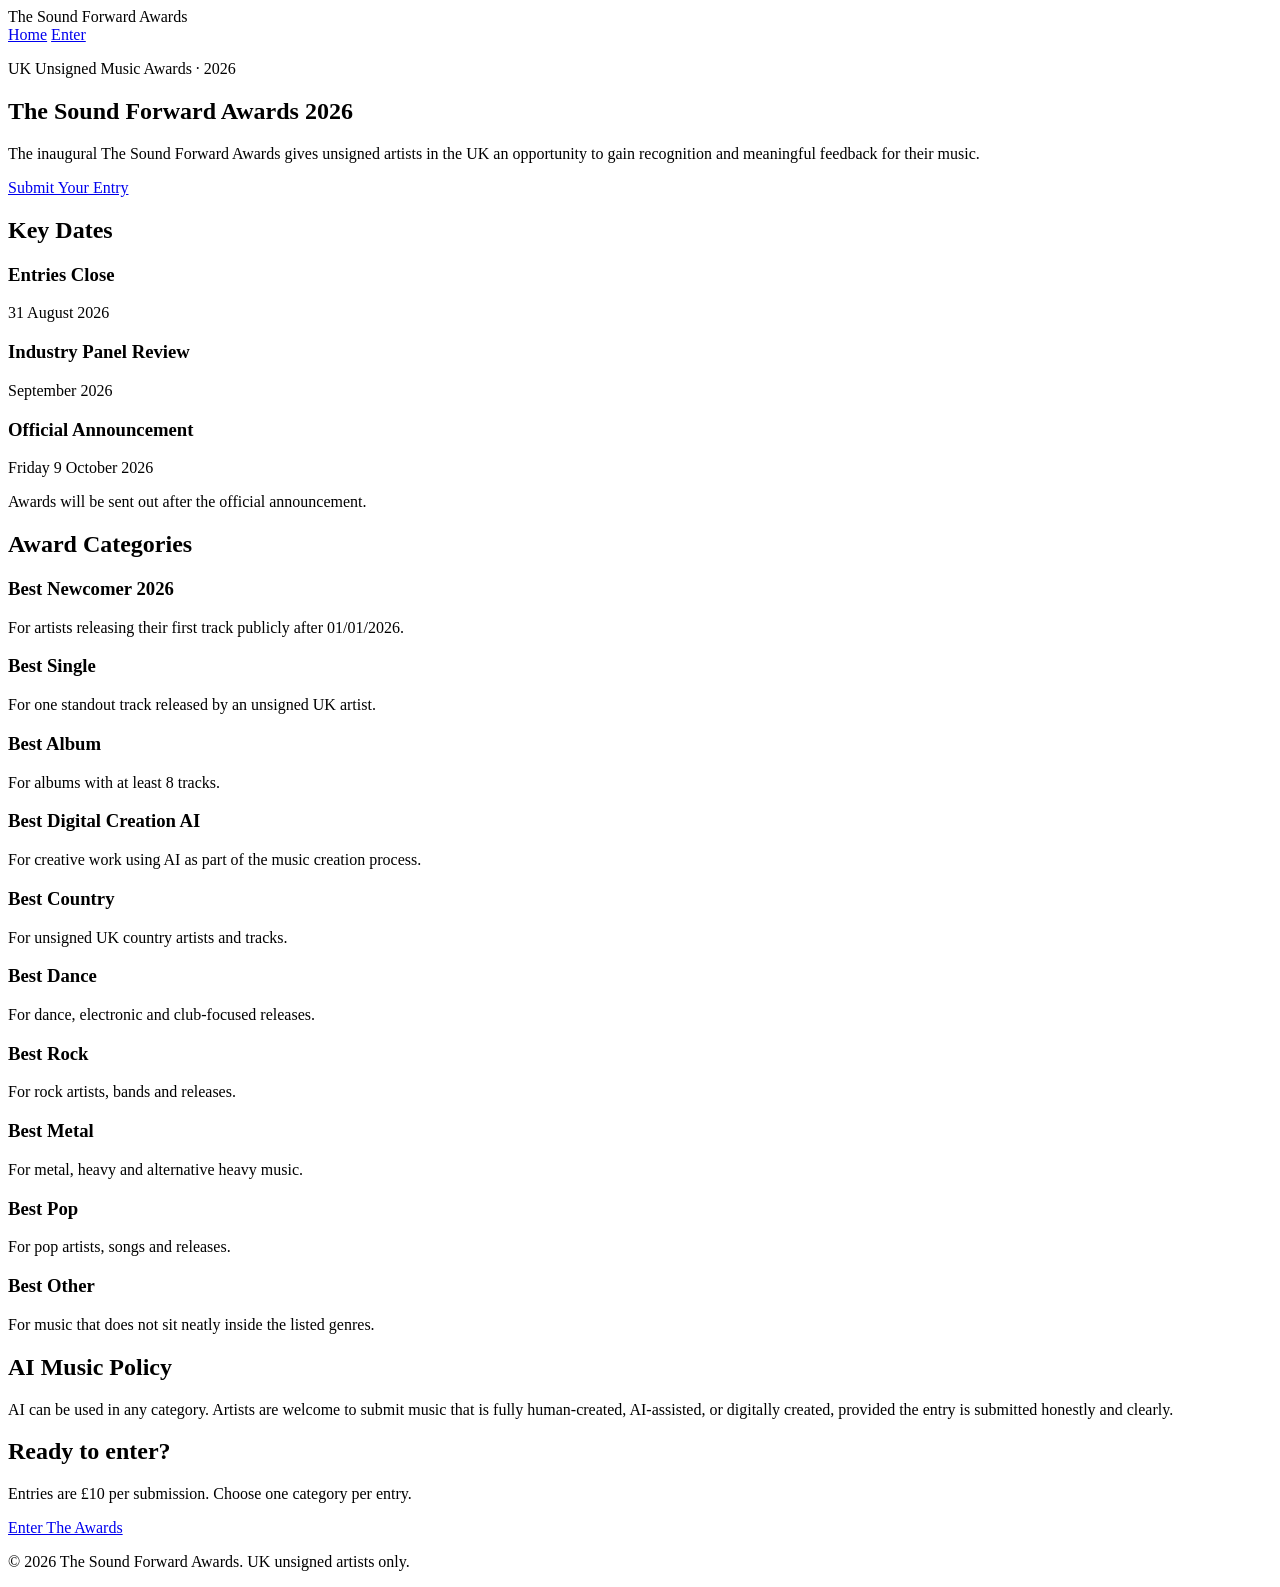
==== index.html @ e7f6e1af "Create index.html for The Sound Forward Awards 2026 This HTML file serves as the main page for The S" ====
<!DOCTYPE html>
<html lang="en">
<head>
  <meta charset="UTF-8" />
  <meta name="viewport" content="width=device-width, initial-scale=1.0" />
  <title>The Sound Forward Awards 2026</title>
  <link rel="stylesheet" href="style.css" />
</head>
<body>

  <header class="site-header">
    <div class="container nav">
      <div class="logo">The Sound Forward Awards</div>
      <nav>
        <a href="index.html">Home</a>
        <a href="entry.html">Enter</a>
      </nav>
    </div>
  </header>

  <section class="hero">
    <div class="container hero-content">
      <p class="eyebrow">UK Unsigned Music Awards · 2026</p>
      <h1>The Sound Forward Awards 2026</h1>
      <p class="hero-text">
        The inaugural The Sound Forward Awards gives unsigned artists in the UK
        an opportunity to gain recognition and meaningful feedback for their music.
      </p>
      <a href="entry.html" class="button">Submit Your Entry</a>
    </div>
  </section>

  <main class="container">

    <section class="panel">
      <h2>Key Dates</h2>
      <div class="date-grid">
        <div>
          <h3>Entries Close</h3>
          <p>31 August 2026</p>
        </div>
        <div>
          <h3>Industry Panel Review</h3>
          <p>September 2026</p>
        </div>
        <div>
          <h3>Official Announcement</h3>
          <p>Friday 9 October 2026</p>
        </div>
      </div>
      <p class="small-note">
        Awards will be sent out after the official announcement.
      </p>
    </section>

    <section>
      <h2>Award Categories</h2>

      <div class="category-grid">
        <div class="card">
          <h3>Best Newcomer 2026</h3>
          <p>For artists releasing their first track publicly after 01/01/2026.</p>
        </div>

        <div class="card">
          <h3>Best Single</h3>
          <p>For one standout track released by an unsigned UK artist.</p>
        </div>

        <div class="card">
          <h3>Best Album</h3>
          <p>For albums with at least 8 tracks.</p>
        </div>

        <div class="card">
          <h3>Best Digital Creation AI</h3>
          <p>For creative work using AI as part of the music creation process.</p>
        </div>

        <div class="card">
          <h3>Best Country</h3>
          <p>For unsigned UK country artists and tracks.</p>
        </div>

        <div class="card">
          <h3>Best Dance</h3>
          <p>For dance, electronic and club-focused releases.</p>
        </div>

        <div class="card">
          <h3>Best Rock</h3>
          <p>For rock artists, bands and releases.</p>
        </div>

        <div class="card">
          <h3>Best Metal</h3>
          <p>For metal, heavy and alternative heavy music.</p>
        </div>

        <div class="card">
          <h3>Best Pop</h3>
          <p>For pop artists, songs and releases.</p>
        </div>

        <div class="card">
          <h3>Best Other</h3>
          <p>For music that does not sit neatly inside the listed genres.</p>
        </div>
      </div>
    </section>

    <section class="panel ai-panel">
      <h2>AI Music Policy</h2>
      <p>
        AI can be used in any category. Artists are welcome to submit music that is
        fully human-created, AI-assisted, or digitally created, provided the entry is
        submitted honestly and clearly.
      </p>
    </section>

    <section class="cta">
      <h2>Ready to enter?</h2>
      <p>Entries are £10 per submission. Choose one category per entry.</p>
      <a href="entry.html" class="button">Enter The Awards</a>
    </section>

  </main>

  <footer>
    <div class="container">
      <p>© 2026 The Sound Forward Awards. UK unsigned artists only.</p>
    </div>
  </footer>

</body>
</html>
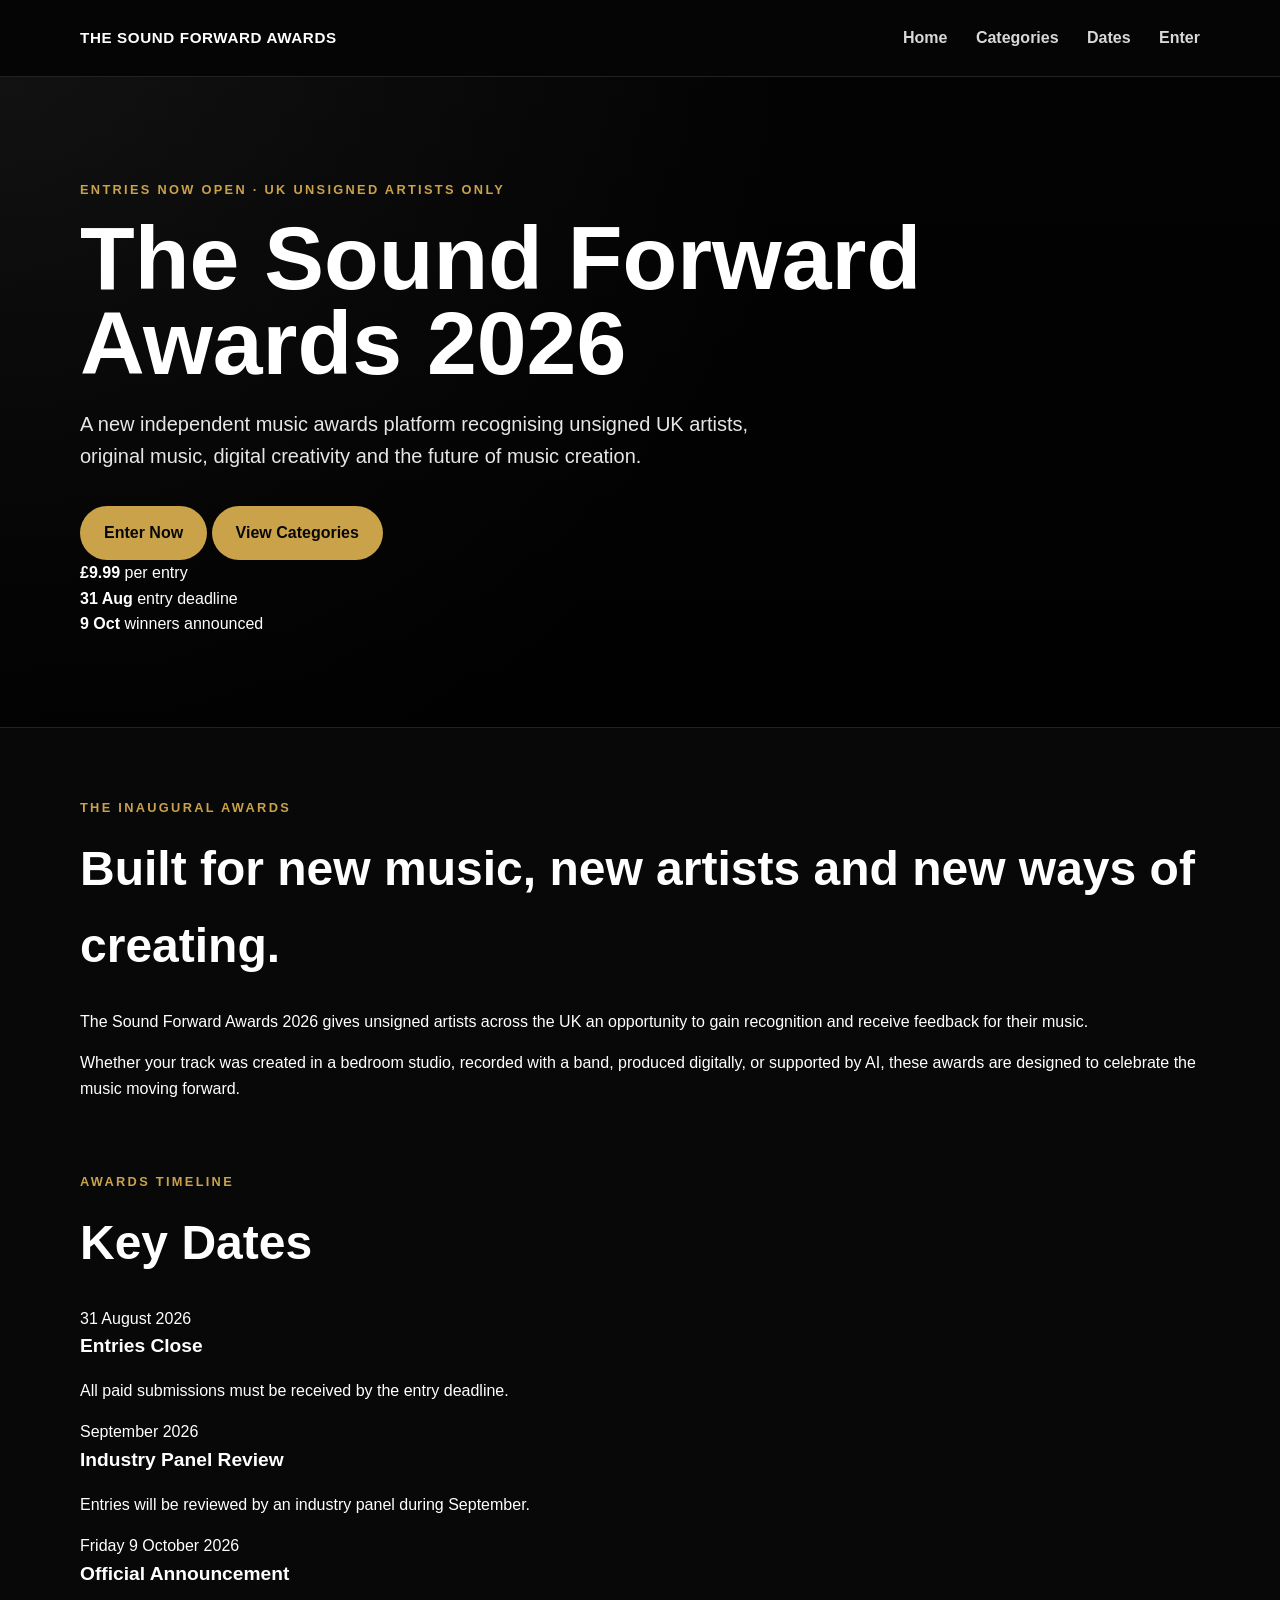
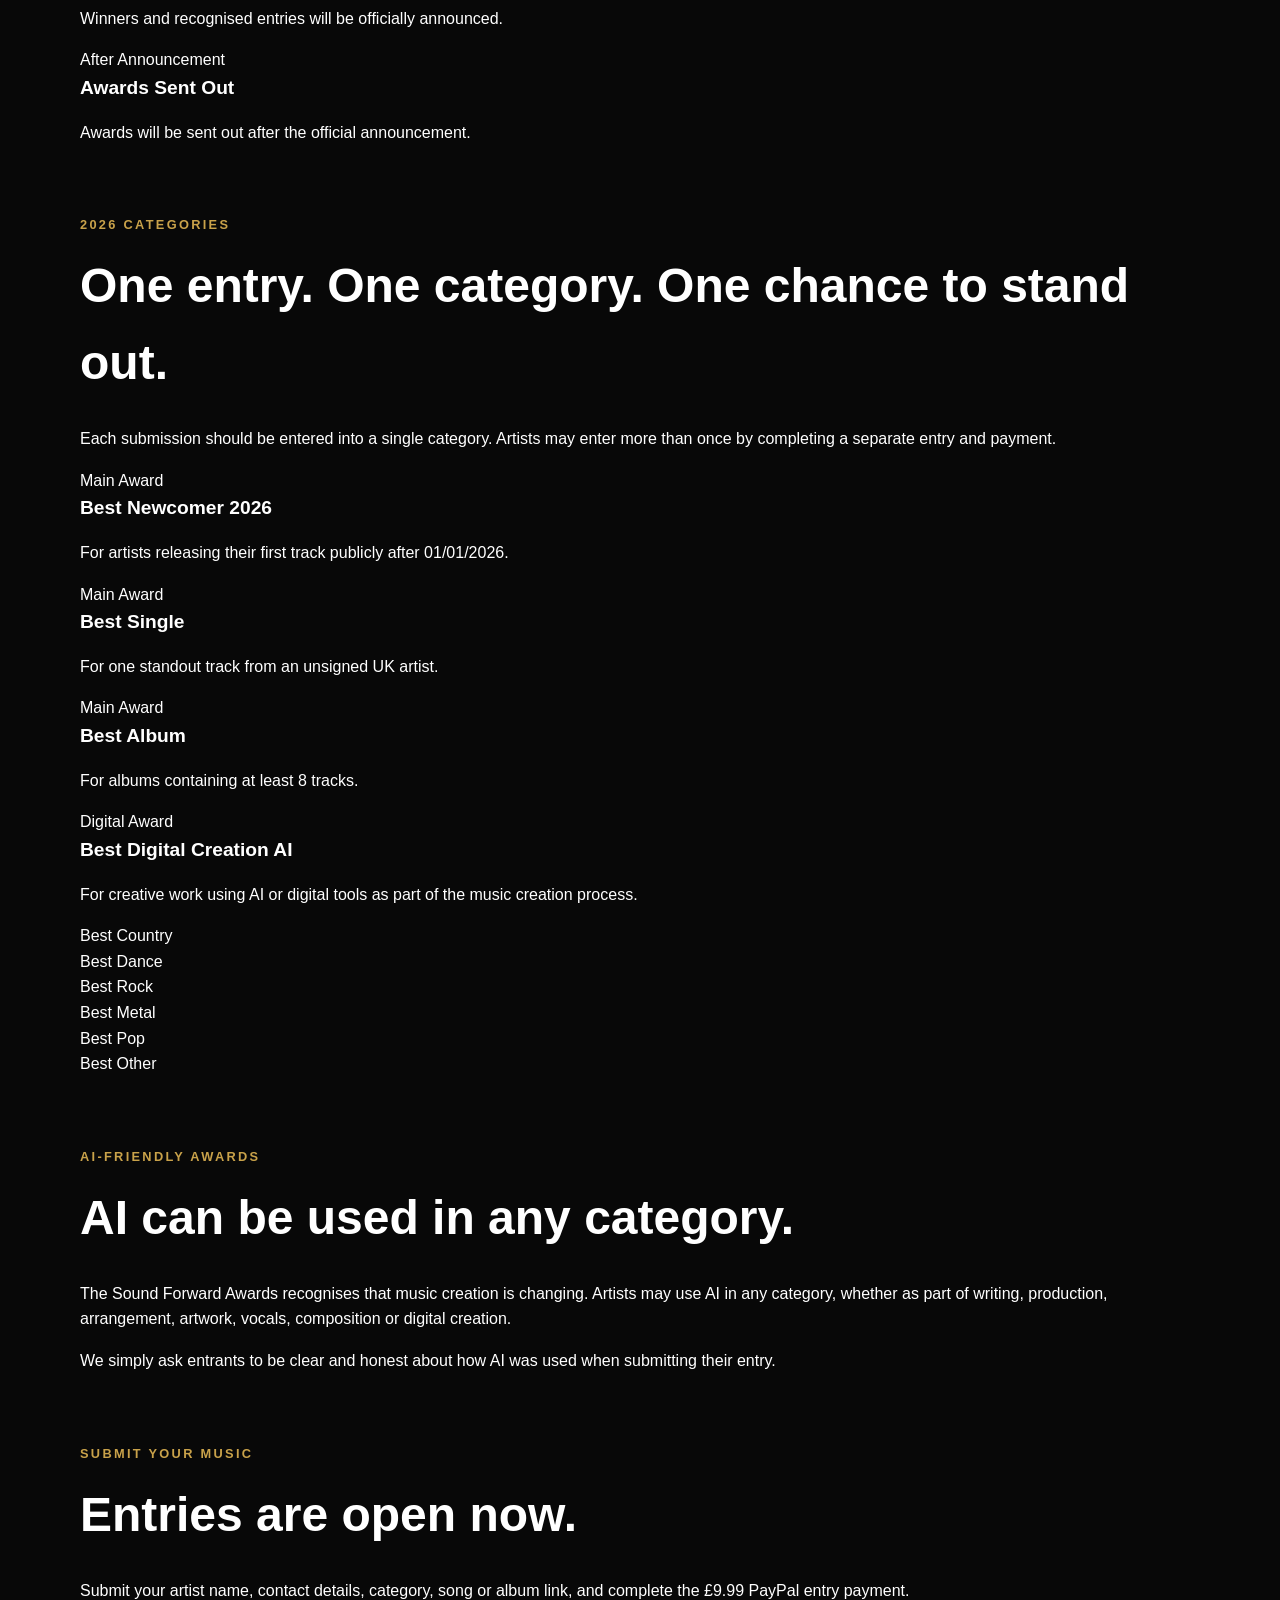
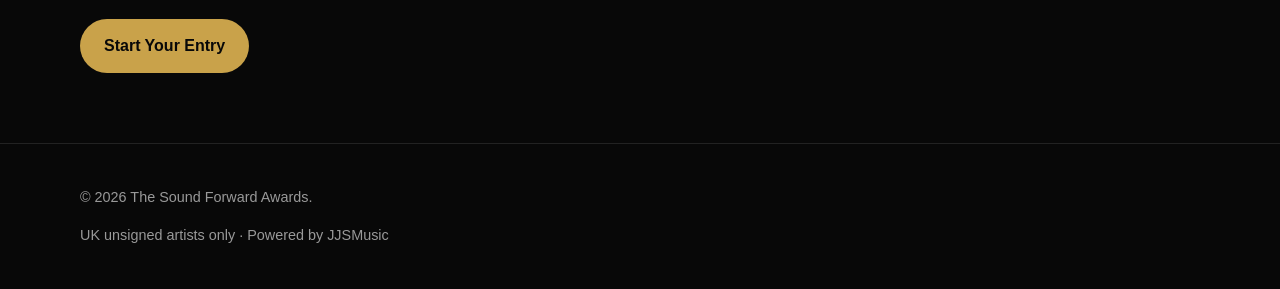
==== commit d19fb5e2: "Revise index.html for awards details and layout Updated the content and structure of the awards page" ====
--- a/index.html
+++ b/index.html
@@ -3,7 +3,11 @@
 <head>
   <meta charset="UTF-8" />
   <meta name="viewport" content="width=device-width, initial-scale=1.0" />
+
   <title>The Sound Forward Awards 2026</title>
+
+  <meta name="description" content="The Sound Forward Awards 2026 celebrates unsigned UK artists, giving new music recognition, feedback and visibility." />
+
   <link rel="stylesheet" href="style.css" />
 </head>
 <body>
@@ -11,124 +15,215 @@
   <header class="site-header">
     <div class="container nav">
       <div class="logo">The Sound Forward Awards</div>
+
       <nav>
         <a href="index.html">Home</a>
+        <a href="#categories">Categories</a>
+        <a href="#dates">Dates</a>
         <a href="entry.html">Enter</a>
       </nav>
     </div>
   </header>
 
-  <section class="hero">
+  <section class="hero awards-hero">
+    <div class="hero-glow"></div>
+
     <div class="container hero-content">
-      <p class="eyebrow">UK Unsigned Music Awards · 2026</p>
-      <h1>The Sound Forward Awards 2026</h1>
+      <p class="eyebrow">Entries now open · UK unsigned artists only</p>
+
+      <h1>
+        The Sound Forward Awards
+        <span>2026</span>
+      </h1>
+
       <p class="hero-text">
-        The inaugural The Sound Forward Awards gives unsigned artists in the UK
-        an opportunity to gain recognition and meaningful feedback for their music.
+        A new independent music awards platform recognising unsigned UK artists,
+        original music, digital creativity and the future of music creation.
       </p>
-      <a href="entry.html" class="button">Submit Your Entry</a>
+
+      <div class="hero-actions">
+        <a href="entry.html" class="button">Enter Now</a>
+        <a href="#categories" class="button secondary-button">View Categories</a>
+      </div>
+
+      <div class="hero-stats">
+        <div>
+          <strong>£9.99</strong>
+          <span>per entry</span>
+        </div>
+
+        <div>
+          <strong>31 Aug</strong>
+          <span>entry deadline</span>
+        </div>
+
+        <div>
+          <strong>9 Oct</strong>
+          <span>winners announced</span>
+        </div>
+      </div>
     </div>
   </section>
 
-  <main class="container">
-
-    <section class="panel">
-      <h2>Key Dates</h2>
-      <div class="date-grid">
-        <div>
+  <main>
+
+    <section class="intro-section">
+      <div class="container intro-grid">
+        <div>
+          <p class="eyebrow">The inaugural awards</p>
+
+          <h2>Built for new music, new artists and new ways of creating.</h2>
+        </div>
+
+        <div>
+          <p>
+            The Sound Forward Awards 2026 gives unsigned artists across the UK
+            an opportunity to gain recognition and receive feedback for their music.
+          </p>
+
+          <p>
+            Whether your track was created in a bedroom studio, recorded with a band,
+            produced digitally, or supported by AI, these awards are designed to
+            celebrate the music moving forward.
+          </p>
+        </div>
+      </div>
+    </section>
+
+    <section id="dates" class="container">
+      <div class="section-heading">
+        <p class="eyebrow">Awards timeline</p>
+        <h2>Key Dates</h2>
+      </div>
+
+      <div class="timeline">
+        <div class="timeline-item">
+          <span class="timeline-date">31 August 2026</span>
           <h3>Entries Close</h3>
-          <p>31 August 2026</p>
-        </div>
-        <div>
+          <p>All paid submissions must be received by the entry deadline.</p>
+        </div>
+
+        <div class="timeline-item">
+          <span class="timeline-date">September 2026</span>
           <h3>Industry Panel Review</h3>
-          <p>September 2026</p>
-        </div>
-        <div>
+          <p>Entries will be reviewed by an industry panel during September.</p>
+        </div>
+
+        <div class="timeline-item">
+          <span class="timeline-date">Friday 9 October 2026</span>
           <h3>Official Announcement</h3>
-          <p>Friday 9 October 2026</p>
-        </div>
-      </div>
-      <p class="small-note">
-        Awards will be sent out after the official announcement.
-      </p>
-    </section>
-
-    <section>
-      <h2>Award Categories</h2>
-
-      <div class="category-grid">
-        <div class="card">
-          <h3>Best Newcomer 2026</h3>
-          <p>For artists releasing their first track publicly after 01/01/2026.</p>
-        </div>
-
-        <div class="card">
-          <h3>Best Single</h3>
-          <p>For one standout track released by an unsigned UK artist.</p>
-        </div>
-
-        <div class="card">
-          <h3>Best Album</h3>
-          <p>For albums with at least 8 tracks.</p>
-        </div>
-
-        <div class="card">
-          <h3>Best Digital Creation AI</h3>
-          <p>For creative work using AI as part of the music creation process.</p>
-        </div>
-
-        <div class="card">
-          <h3>Best Country</h3>
-          <p>For unsigned UK country artists and tracks.</p>
-        </div>
-
-        <div class="card">
-          <h3>Best Dance</h3>
-          <p>For dance, electronic and club-focused releases.</p>
-        </div>
-
-        <div class="card">
-          <h3>Best Rock</h3>
-          <p>For rock artists, bands and releases.</p>
-        </div>
-
-        <div class="card">
-          <h3>Best Metal</h3>
-          <p>For metal, heavy and alternative heavy music.</p>
-        </div>
-
-        <div class="card">
-          <h3>Best Pop</h3>
-          <p>For pop artists, songs and releases.</p>
-        </div>
-
-        <div class="card">
-          <h3>Best Other</h3>
-          <p>For music that does not sit neatly inside the listed genres.</p>
-        </div>
-      </div>
-    </section>
-
-    <section class="panel ai-panel">
-      <h2>AI Music Policy</h2>
-      <p>
-        AI can be used in any category. Artists are welcome to submit music that is
-        fully human-created, AI-assisted, or digitally created, provided the entry is
-        submitted honestly and clearly.
-      </p>
-    </section>
-
-    <section class="cta">
-      <h2>Ready to enter?</h2>
-      <p>Entries are £10 per submission. Choose one category per entry.</p>
-      <a href="entry.html" class="button">Enter The Awards</a>
+          <p>Winners and recognised entries will be officially announced.</p>
+        </div>
+
+        <div class="timeline-item">
+          <span class="timeline-date">After Announcement</span>
+          <h3>Awards Sent Out</h3>
+          <p>Awards will be sent out after the official announcement.</p>
+        </div>
+      </div>
+    </section>
+
+    <section id="categories" class="categories-section">
+      <div class="container">
+        <div class="section-heading center-heading">
+          <p class="eyebrow">2026 categories</p>
+          <h2>One entry. One category. One chance to stand out.</h2>
+          <p>
+            Each submission should be entered into a single category. Artists may enter
+            more than once by completing a separate entry and payment.
+          </p>
+        </div>
+
+        <div class="featured-categories">
+          <div class="feature-card gold-card">
+            <span>Main Award</span>
+            <h3>Best Newcomer 2026</h3>
+            <p>
+              For artists releasing their first track publicly after 01/01/2026.
+            </p>
+          </div>
+
+          <div class="feature-card">
+            <span>Main Award</span>
+            <h3>Best Single</h3>
+            <p>
+              For one standout track from an unsigned UK artist.
+            </p>
+          </div>
+
+          <div class="feature-card">
+            <span>Main Award</span>
+            <h3>Best Album</h3>
+            <p>
+              For albums containing at least 8 tracks.
+            </p>
+          </div>
+
+          <div class="feature-card ai-card">
+            <span>Digital Award</span>
+            <h3>Best Digital Creation AI</h3>
+            <p>
+              For creative work using AI or digital tools as part of the music creation process.
+            </p>
+          </div>
+        </div>
+
+        <div class="genre-strip">
+          <div>Best Country</div>
+          <div>Best Dance</div>
+          <div>Best Rock</div>
+          <div>Best Metal</div>
+          <div>Best Pop</div>
+          <div>Best Other</div>
+        </div>
+      </div>
+    </section>
+
+    <section class="ai-section">
+      <div class="container ai-grid">
+        <div>
+          <p class="eyebrow">AI-friendly awards</p>
+          <h2>AI can be used in any category.</h2>
+        </div>
+
+        <div>
+          <p>
+            The Sound Forward Awards recognises that music creation is changing.
+            Artists may use AI in any category, whether as part of writing, production,
+            arrangement, artwork, vocals, composition or digital creation.
+          </p>
+
+          <p>
+            We simply ask entrants to be clear and honest about how AI was used when
+            submitting their entry.
+          </p>
+        </div>
+      </div>
+    </section>
+
+    <section class="enter-section">
+      <div class="container">
+        <div class="enter-card">
+          <p class="eyebrow">Submit your music</p>
+
+          <h2>Entries are open now.</h2>
+
+          <p>
+            Submit your artist name, contact details, category, song or album link,
+            and complete the £9.99 PayPal entry payment.
+          </p>
+
+          <a href="entry.html" class="button">Start Your Entry</a>
+        </div>
+      </div>
     </section>
 
   </main>
 
   <footer>
-    <div class="container">
-      <p>© 2026 The Sound Forward Awards. UK unsigned artists only.</p>
+    <div class="container footer-grid">
+      <p>© 2026 The Sound Forward Awards.</p>
+      <p>UK unsigned artists only · Powered by JJSMusic</p>
     </div>
   </footer>
 
--- a/style.css
+++ b/style.css
@@ -0,0 +1,297 @@
+* {
+  box-sizing: border-box;
+}
+
+body {
+  margin: 0;
+  font-family: Arial, Helvetica, sans-serif;
+  background: #080808;
+  color: #ffffff;
+  line-height: 1.6;
+}
+
+a {
+  color: inherit;
+  text-decoration: none;
+}
+
+.container {
+  width: min(1120px, 92%);
+  margin: 0 auto;
+}
+
+.site-header {
+  background: #050505;
+  border-bottom: 1px solid #222;
+  position: sticky;
+  top: 0;
+  z-index: 10;
+}
+
+.nav {
+  min-height: 76px;
+  display: flex;
+  align-items: center;
+  justify-content: space-between;
+}
+
+.logo {
+  font-weight: 800;
+  letter-spacing: 0.04em;
+  text-transform: uppercase;
+  font-size: 0.95rem;
+}
+
+nav a {
+  margin-left: 24px;
+  color: #d8d8d8;
+  font-weight: 600;
+}
+
+nav a:hover {
+  color: #ffffff;
+}
+
+.hero {
+  min-height: 72vh;
+  display: flex;
+  align-items: center;
+  background:
+    linear-gradient(rgba(0,0,0,0.65), rgba(0,0,0,0.85)),
+    radial-gradient(circle at top left, #343434, #080808 55%);
+  border-bottom: 1px solid #222;
+}
+
+.hero-content {
+  padding: 90px 0;
+}
+
+.eyebrow {
+  color: #c9a24a;
+  text-transform: uppercase;
+  letter-spacing: 0.18em;
+  font-size: 0.8rem;
+  font-weight: 800;
+}
+
+h1 {
+  font-size: clamp(2.6rem, 7vw, 5.8rem);
+  line-height: 0.95;
+  margin: 16px 0 22px;
+  max-width: 920px;
+}
+
+h2 {
+  font-size: clamp(1.8rem, 4vw, 3rem);
+  margin: 0 0 24px;
+}
+
+h3 {
+  margin: 0 0 8px;
+  font-size: 1.2rem;
+}
+
+.hero-text {
+  font-size: 1.25rem;
+  max-width: 720px;
+  color: #e6e6e6;
+  margin-bottom: 34px;
+}
+
+.button {
+  display: inline-block;
+  background: #c9a24a;
+  color: #080808;
+  font-weight: 800;
+  padding: 14px 24px;
+  border-radius: 999px;
+  border: none;
+  cursor: pointer;
+  font-size: 1rem;
+  text-align: center;
+}
+
+.button:hover {
+  background: #e2bd61;
+}
+
+main section {
+  margin: 70px 0;
+}
+
+.panel,
+.form-card {
+  background: #121212;
+  border: 1px solid #252525;
+  border-radius: 24px;
+  padding: clamp(24px, 5vw, 48px);
+}
+
+.date-grid,
+.category-grid {
+  display: grid;
+  gap: 20px;
+}
+
+.date-grid {
+  grid-template-columns: repeat(3, 1fr);
+}
+
+.category-grid {
+  grid-template-columns: repeat(3, 1fr);
+}
+
+.card {
+  background: #121212;
+  border: 1px solid #252525;
+  border-radius: 20px;
+  padding: 24px;
+}
+
+.card p,
+.panel p,
+.form-intro p,
+.form-card p {
+  color: #d7d7d7;
+}
+
+.ai-panel {
+  border-color: #c9a24a;
+}
+
+.cta {
+  text-align: center;
+  background: linear-gradient(135deg, #181818, #101010);
+  border: 1px solid #252525;
+  border-radius: 24px;
+  padding: 54px 24px;
+}
+
+footer {
+  border-top: 1px solid #222;
+  padding: 28px 0;
+  color: #999;
+  font-size: 0.9rem;
+}
+
+/* Form styles */
+
+.form-page,
+.thank-you-page {
+  padding-top: 50px;
+  padding-bottom: 60px;
+}
+
+.form-intro {
+  max-width: 780px;
+  margin-bottom: 36px;
+}
+
+form {
+  display: grid;
+  gap: 16px;
+}
+
+label {
+  font-weight: 700;
+}
+
+input,
+select,
+textarea {
+  width: 100%;
+  padding: 14px 16px;
+  border-radius: 12px;
+  border: 1px solid #333;
+  background: #0b0b0b;
+  color: #ffffff;
+  font-size: 1rem;
+}
+
+textarea {
+  resize: vertical;
+}
+
+.terms-box {
+  display: grid;
+  gap: 12px;
+  background: #0b0b0b;
+  border: 1px solid #252525;
+  border-radius: 16px;
+  padding: 18px;
+  margin: 8px 0;
+}
+
+.terms-box label {
+  display: flex;
+  align-items: flex-start;
+  gap: 10px;
+  font-weight: 500;
+  color: #d7d7d7;
+}
+
+.terms-box input {
+  width: auto;
+  margin-top: 5px;
+}
+
+.full-width {
+  width: 100%;
+}
+
+.hidden {
+  display: none;
+}
+
+.center {
+  text-align: center;
+  max-width: 760px;
+  margin: 80px auto;
+}
+
+.important {
+  color: #ffffff !important;
+  font-weight: 800;
+  background: #1e1e1e;
+  border: 1px solid #c9a24a;
+  padding: 16px;
+  border-radius: 14px;
+}
+
+.payment-button {
+  margin: 18px 0;
+}
+
+.small-note {
+  color: #aaa !important;
+  font-size: 0.95rem;
+}
+
+/* Mobile */
+
+@media (max-width: 800px) {
+  .nav {
+    flex-direction: column;
+    align-items: flex-start;
+    padding: 18px 0;
+    gap: 12px;
+  }
+
+  nav a {
+    margin-left: 0;
+    margin-right: 18px;
+  }
+
+  .date-grid,
+  .category-grid {
+    grid-template-columns: 1fr;
+  }
+
+  .hero {
+    min-height: auto;
+  }
+
+  .hero-content {
+    padding: 70px 0;
+  }
+}
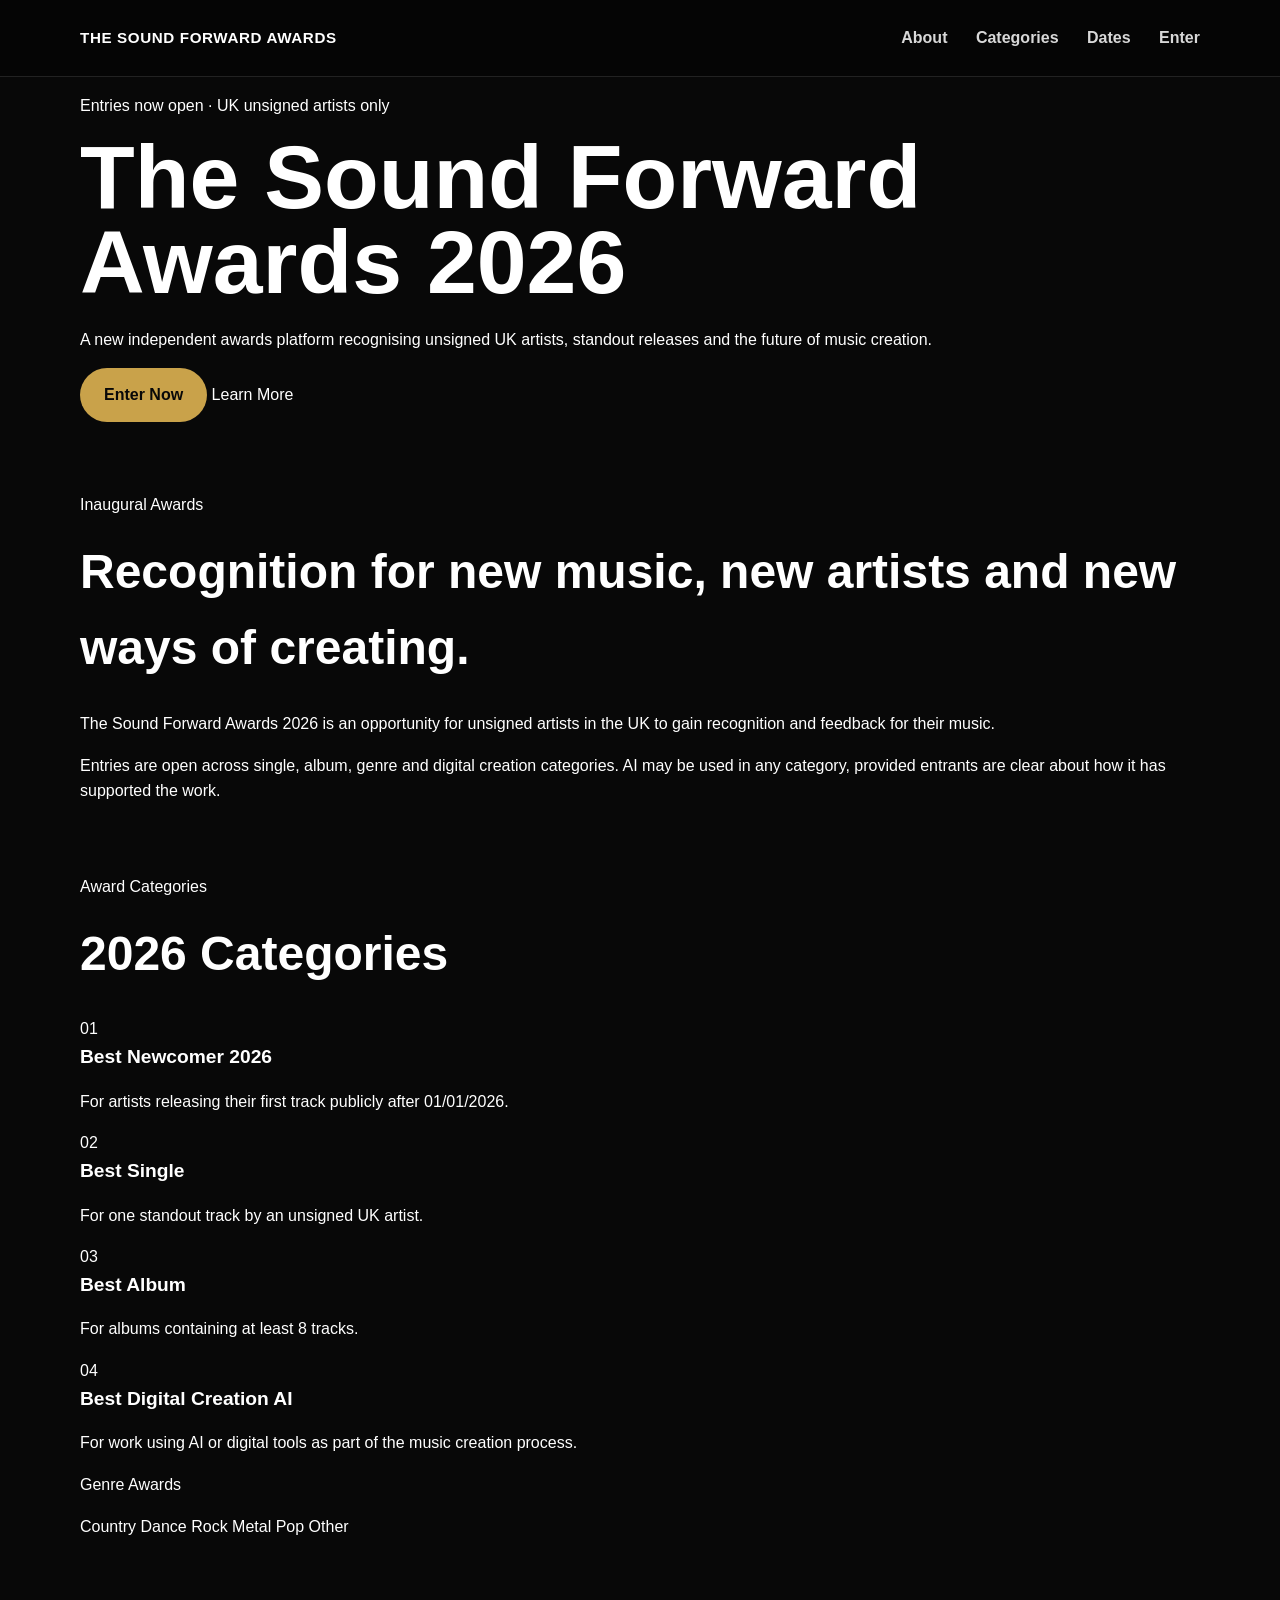
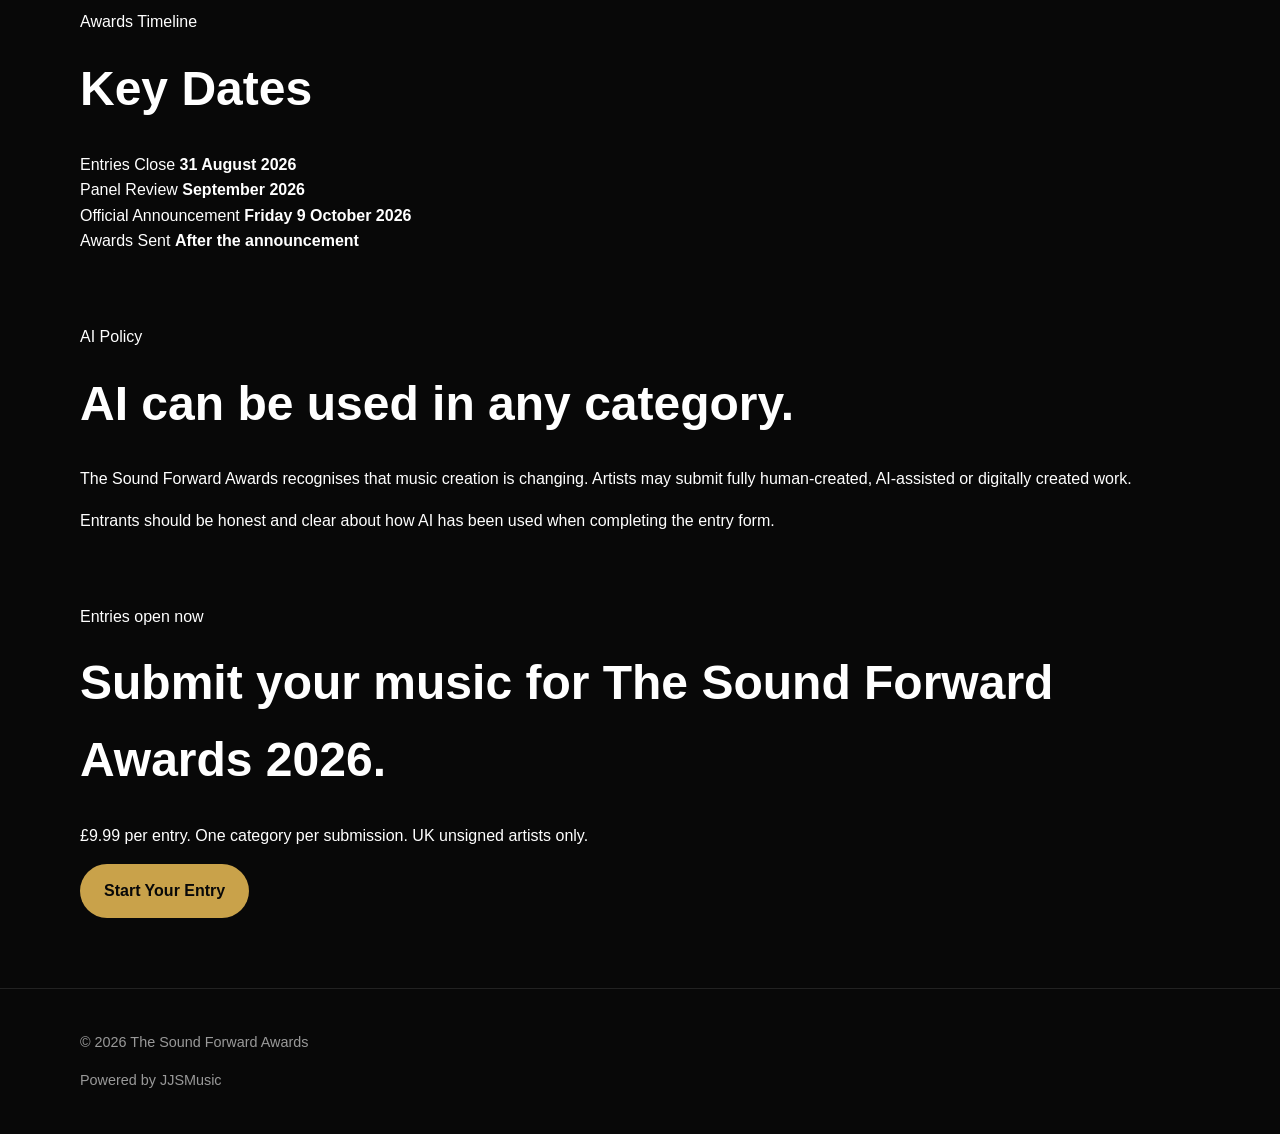
==== commit 26418044: "Update index.html" ====
--- a/index.html
+++ b/index.html
@@ -6,7 +6,7 @@
 
   <title>The Sound Forward Awards 2026</title>
 
-  <meta name="description" content="The Sound Forward Awards 2026 celebrates unsigned UK artists, giving new music recognition, feedback and visibility." />
+  <meta name="description" content="The Sound Forward Awards 2026 recognises unsigned UK artists, original music and digital creativity." />
 
   <link rel="stylesheet" href="style.css" />
 </head>
@@ -14,216 +14,184 @@
 
   <header class="site-header">
     <div class="container nav">
-      <div class="logo">The Sound Forward Awards</div>
+      <a href="index.html" class="logo">The Sound Forward Awards</a>
 
       <nav>
-        <a href="index.html">Home</a>
+        <a href="#about">About</a>
         <a href="#categories">Categories</a>
         <a href="#dates">Dates</a>
-        <a href="entry.html">Enter</a>
+        <a href="entry.html" class="nav-button">Enter</a>
       </nav>
     </div>
   </header>
 
-  <section class="hero awards-hero">
-    <div class="hero-glow"></div>
+  <section class="home-hero">
+    <div class="container hero-inner">
+      <p class="label">Entries now open · UK unsigned artists only</p>
 
-    <div class="container hero-content">
-      <p class="eyebrow">Entries now open · UK unsigned artists only</p>
+      <h1>The Sound Forward Awards 2026</h1>
 
-      <h1>
-        The Sound Forward Awards
-        <span>2026</span>
-      </h1>
-
-      <p class="hero-text">
-        A new independent music awards platform recognising unsigned UK artists,
-        original music, digital creativity and the future of music creation.
+      <p class="hero-lead">
+        A new independent awards platform recognising unsigned UK artists,
+        standout releases and the future of music creation.
       </p>
 
       <div class="hero-actions">
         <a href="entry.html" class="button">Enter Now</a>
-        <a href="#categories" class="button secondary-button">View Categories</a>
-      </div>
-
-      <div class="hero-stats">
-        <div>
-          <strong>£9.99</strong>
-          <span>per entry</span>
-        </div>
-
-        <div>
-          <strong>31 Aug</strong>
-          <span>entry deadline</span>
-        </div>
-
-        <div>
-          <strong>9 Oct</strong>
-          <span>winners announced</span>
-        </div>
+        <a href="#about" class="text-link">Learn More</a>
       </div>
     </div>
   </section>
 
   <main>
 
-    <section class="intro-section">
-      <div class="container intro-grid">
+    <section id="about" class="section section-light">
+      <div class="container split">
         <div>
-          <p class="eyebrow">The inaugural awards</p>
-
-          <h2>Built for new music, new artists and new ways of creating.</h2>
+          <p class="label dark-label">Inaugural Awards</p>
+          <h2>Recognition for new music, new artists and new ways of creating.</h2>
         </div>
 
-        <div>
+        <div class="copy-block">
           <p>
-            The Sound Forward Awards 2026 gives unsigned artists across the UK
-            an opportunity to gain recognition and receive feedback for their music.
+            The Sound Forward Awards 2026 is an opportunity for unsigned artists
+            in the UK to gain recognition and feedback for their music.
           </p>
 
           <p>
-            Whether your track was created in a bedroom studio, recorded with a band,
-            produced digitally, or supported by AI, these awards are designed to
-            celebrate the music moving forward.
+            Entries are open across single, album, genre and digital creation
+            categories. AI may be used in any category, provided entrants are clear
+            about how it has supported the work.
           </p>
         </div>
       </div>
     </section>
 
-    <section id="dates" class="container">
-      <div class="section-heading">
-        <p class="eyebrow">Awards timeline</p>
-        <h2>Key Dates</h2>
-      </div>
-
-      <div class="timeline">
-        <div class="timeline-item">
-          <span class="timeline-date">31 August 2026</span>
-          <h3>Entries Close</h3>
-          <p>All paid submissions must be received by the entry deadline.</p>
+    <section id="categories" class="section section-dark">
+      <div class="container">
+        <div class="section-title">
+          <p class="label">Award Categories</p>
+          <h2>2026 Categories</h2>
         </div>
 
-        <div class="timeline-item">
-          <span class="timeline-date">September 2026</span>
-          <h3>Industry Panel Review</h3>
-          <p>Entries will be reviewed by an industry panel during September.</p>
+        <div class="category-list">
+          <div class="category-row">
+            <span>01</span>
+            <div>
+              <h3>Best Newcomer 2026</h3>
+              <p>For artists releasing their first track publicly after 01/01/2026.</p>
+            </div>
+          </div>
+
+          <div class="category-row">
+            <span>02</span>
+            <div>
+              <h3>Best Single</h3>
+              <p>For one standout track by an unsigned UK artist.</p>
+            </div>
+          </div>
+
+          <div class="category-row">
+            <span>03</span>
+            <div>
+              <h3>Best Album</h3>
+              <p>For albums containing at least 8 tracks.</p>
+            </div>
+          </div>
+
+          <div class="category-row">
+            <span>04</span>
+            <div>
+              <h3>Best Digital Creation AI</h3>
+              <p>For work using AI or digital tools as part of the music creation process.</p>
+            </div>
+          </div>
         </div>
 
-        <div class="timeline-item">
-          <span class="timeline-date">Friday 9 October 2026</span>
-          <h3>Official Announcement</h3>
-          <p>Winners and recognised entries will be officially announced.</p>
-        </div>
+        <div class="genre-block">
+          <p class="label">Genre Awards</p>
 
-        <div class="timeline-item">
-          <span class="timeline-date">After Announcement</span>
-          <h3>Awards Sent Out</h3>
-          <p>Awards will be sent out after the official announcement.</p>
+          <div class="genre-list">
+            <span>Country</span>
+            <span>Dance</span>
+            <span>Rock</span>
+            <span>Metal</span>
+            <span>Pop</span>
+            <span>Other</span>
+          </div>
         </div>
       </div>
     </section>
 
-    <section id="categories" class="categories-section">
+    <section id="dates" class="section section-gold">
       <div class="container">
-        <div class="section-heading center-heading">
-          <p class="eyebrow">2026 categories</p>
-          <h2>One entry. One category. One chance to stand out.</h2>
-          <p>
-            Each submission should be entered into a single category. Artists may enter
-            more than once by completing a separate entry and payment.
-          </p>
+        <div class="section-title dark-title">
+          <p class="label dark-label">Awards Timeline</p>
+          <h2>Key Dates</h2>
         </div>
 
-        <div class="featured-categories">
-          <div class="feature-card gold-card">
-            <span>Main Award</span>
-            <h3>Best Newcomer 2026</h3>
-            <p>
-              For artists releasing their first track publicly after 01/01/2026.
-            </p>
+        <div class="date-list">
+          <div>
+            <span>Entries Close</span>
+            <strong>31 August 2026</strong>
           </div>
 
-          <div class="feature-card">
-            <span>Main Award</span>
-            <h3>Best Single</h3>
-            <p>
-              For one standout track from an unsigned UK artist.
-            </p>
+          <div>
+            <span>Panel Review</span>
+            <strong>September 2026</strong>
           </div>
 
-          <div class="feature-card">
-            <span>Main Award</span>
-            <h3>Best Album</h3>
-            <p>
-              For albums containing at least 8 tracks.
-            </p>
+          <div>
+            <span>Official Announcement</span>
+            <strong>Friday 9 October 2026</strong>
           </div>
 
-          <div class="feature-card ai-card">
-            <span>Digital Award</span>
-            <h3>Best Digital Creation AI</h3>
-            <p>
-              For creative work using AI or digital tools as part of the music creation process.
-            </p>
+          <div>
+            <span>Awards Sent</span>
+            <strong>After the announcement</strong>
           </div>
-        </div>
-
-        <div class="genre-strip">
-          <div>Best Country</div>
-          <div>Best Dance</div>
-          <div>Best Rock</div>
-          <div>Best Metal</div>
-          <div>Best Pop</div>
-          <div>Best Other</div>
         </div>
       </div>
     </section>
 
-    <section class="ai-section">
-      <div class="container ai-grid">
+    <section class="section section-cream">
+      <div class="container split">
         <div>
-          <p class="eyebrow">AI-friendly awards</p>
+          <p class="label dark-label">AI Policy</p>
           <h2>AI can be used in any category.</h2>
         </div>
 
-        <div>
+        <div class="copy-block">
           <p>
             The Sound Forward Awards recognises that music creation is changing.
-            Artists may use AI in any category, whether as part of writing, production,
-            arrangement, artwork, vocals, composition or digital creation.
+            Artists may submit fully human-created, AI-assisted or digitally created work.
           </p>
 
           <p>
-            We simply ask entrants to be clear and honest about how AI was used when
-            submitting their entry.
+            Entrants should be honest and clear about how AI has been used when
+            completing the entry form.
           </p>
         </div>
       </div>
     </section>
 
-    <section class="enter-section">
+    <section class="final-cta">
       <div class="container">
-        <div class="enter-card">
-          <p class="eyebrow">Submit your music</p>
-
-          <h2>Entries are open now.</h2>
-
-          <p>
-            Submit your artist name, contact details, category, song or album link,
-            and complete the £9.99 PayPal entry payment.
-          </p>
-
-          <a href="entry.html" class="button">Start Your Entry</a>
-        </div>
+        <p class="label">Entries open now</p>
+        <h2>Submit your music for The Sound Forward Awards 2026.</h2>
+        <p>
+          £9.99 per entry. One category per submission. UK unsigned artists only.
+        </p>
+        <a href="entry.html" class="button">Start Your Entry</a>
       </div>
     </section>
 
   </main>
 
   <footer>
-    <div class="container footer-grid">
-      <p>© 2026 The Sound Forward Awards.</p>
-      <p>UK unsigned artists only · Powered by JJSMusic</p>
+    <div class="container footer-inner">
+      <p>© 2026 The Sound Forward Awards</p>
+      <p>Powered by JJSMusic</p>
     </div>
   </footer>
 
--- a/style.css
+++ b/style.css
@@ -294,4 +294,291 @@
   .hero-content {
     padding: 70px 0;
   }
-}
+  /* Jazzed up homepage */
+
+.awards-hero {
+  position: relative;
+  overflow: hidden;
+  background:
+    linear-gradient(rgba(0,0,0,0.55), rgba(0,0,0,0.9)),
+    radial-gradient(circle at 20% 20%, rgba(201,162,74,0.28), transparent 32%),
+    radial-gradient(circle at 80% 10%, rgba(255,255,255,0.12), transparent 28%),
+    linear-gradient(135deg, #050505, #111111 55%, #050505);
+}
+
+.hero-glow {
+  position: absolute;
+  width: 520px;
+  height: 520px;
+  border-radius: 50%;
+  background: rgba(201,162,74,0.12);
+  filter: blur(80px);
+  right: -140px;
+  top: 80px;
+}
+
+.awards-hero h1 span {
+  display: block;
+  color: #c9a24a;
+}
+
+.hero-actions {
+  display: flex;
+  gap: 16px;
+  flex-wrap: wrap;
+  margin-bottom: 42px;
+}
+
+.secondary-button {
+  background: transparent;
+  color: #ffffff;
+  border: 1px solid #c9a24a;
+}
+
+.secondary-button:hover {
+  background: rgba(201,162,74,0.12);
+}
+
+.hero-stats {
+  display: grid;
+  grid-template-columns: repeat(3, minmax(120px, 180px));
+  gap: 18px;
+  margin-top: 24px;
+}
+
+.hero-stats div {
+  background: rgba(255,255,255,0.06);
+  border: 1px solid rgba(255,255,255,0.12);
+  border-radius: 18px;
+  padding: 18px;
+  backdrop-filter: blur(8px);
+}
+
+.hero-stats strong {
+  display: block;
+  font-size: 1.6rem;
+  color: #c9a24a;
+}
+
+.hero-stats span {
+  color: #d7d7d7;
+  font-size: 0.9rem;
+}
+
+.intro-section {
+  padding: 80px 0 20px;
+}
+
+.intro-grid,
+.ai-grid {
+  display: grid;
+  grid-template-columns: 1fr 1fr;
+  gap: 54px;
+  align-items: start;
+}
+
+.intro-grid p,
+.ai-grid p {
+  color: #d7d7d7;
+  font-size: 1.08rem;
+}
+
+.section-heading {
+  margin-bottom: 34px;
+}
+
+.center-heading {
+  text-align: center;
+  max-width: 820px;
+  margin-left: auto;
+  margin-right: auto;
+}
+
+.center-heading p {
+  color: #d7d7d7;
+}
+
+.timeline {
+  display: grid;
+  grid-template-columns: repeat(4, 1fr);
+  gap: 20px;
+}
+
+.timeline-item {
+  background: #121212;
+  border: 1px solid #252525;
+  border-radius: 22px;
+  padding: 24px;
+  position: relative;
+}
+
+.timeline-item::before {
+  content: "";
+  width: 12px;
+  height: 12px;
+  background: #c9a24a;
+  border-radius: 50%;
+  position: absolute;
+  top: 24px;
+  right: 24px;
+}
+
+.timeline-date {
+  display: inline-block;
+  color: #c9a24a;
+  font-weight: 800;
+  font-size: 0.85rem;
+  margin-bottom: 16px;
+}
+
+.timeline-item p {
+  color: #d7d7d7;
+}
+
+.categories-section {
+  padding: 80px 0;
+  background:
+    radial-gradient(circle at top, rgba(201,162,74,0.12), transparent 35%),
+    #0b0b0b;
+  border-top: 1px solid #222;
+  border-bottom: 1px solid #222;
+}
+
+.featured-categories {
+  display: grid;
+  grid-template-columns: repeat(4, 1fr);
+  gap: 20px;
+}
+
+.feature-card {
+  background: #121212;
+  border: 1px solid #252525;
+  border-radius: 24px;
+  padding: 26px;
+  min-height: 250px;
+}
+
+.feature-card span {
+  display: inline-block;
+  color: #c9a24a;
+  font-size: 0.75rem;
+  font-weight: 900;
+  text-transform: uppercase;
+  letter-spacing: 0.12em;
+  margin-bottom: 18px;
+}
+
+.feature-card h3 {
+  font-size: 1.45rem;
+  margin-bottom: 14px;
+}
+
+.feature-card p {
+  color: #d7d7d7;
+}
+
+.gold-card {
+  background:
+    linear-gradient(160deg, rgba(201,162,74,0.22), rgba(18,18,18,1) 60%);
+  border-color: #c9a24a;
+}
+
+.ai-card {
+  background:
+    linear-gradient(160deg, rgba(255,255,255,0.11), rgba(18,18,18,1) 60%);
+}
+
+.genre-strip {
+  display: grid;
+  grid-template-columns: repeat(6, 1fr);
+  gap: 14px;
+  margin-top: 24px;
+}
+
+.genre-strip div {
+  background: #080808;
+  border: 1px solid #252525;
+  border-radius: 999px;
+  padding: 14px 12px;
+  text-align: center;
+  font-weight: 800;
+  color: #ffffff;
+}
+
+.ai-section {
+  padding: 80px 0;
+}
+
+.enter-section {
+  padding-bottom: 90px;
+}
+
+.enter-card {
+  text-align: center;
+  background:
+    linear-gradient(rgba(0,0,0,0.52), rgba(0,0,0,0.78)),
+    radial-gradient(circle at top, rgba(201,162,74,0.28), transparent 38%),
+    #141414;
+  border: 1px solid #c9a24a;
+  border-radius: 30px;
+  padding: clamp(34px, 7vw, 76px);
+}
+
+.enter-card p {
+  max-width: 700px;
+  margin-left: auto;
+  margin-right: auto;
+  color: #e2e2e2;
+  font-size: 1.1rem;
+}
+
+.footer-grid {
+  display: flex;
+  justify-content: space-between;
+  gap: 20px;
+}
+
+/* Homepage mobile */
+
+@media (max-width: 950px) {
+  .intro-grid,
+  .ai-grid {
+    grid-template-columns: 1fr;
+    gap: 24px;
+  }
+
+  .timeline {
+    grid-template-columns: repeat(2, 1fr);
+  }
+
+  .featured-categories {
+    grid-template-columns: repeat(2, 1fr);
+  }
+
+  .genre-strip {
+    grid-template-columns: repeat(2, 1fr);
+  }
+
+  .footer-grid {
+    flex-direction: column;
+  }
+}
+
+@media (max-width: 650px) {
+  .hero-stats {
+    grid-template-columns: 1fr;
+  }
+
+  .timeline {
+    grid-template-columns: 1fr;
+  }
+
+  .featured-categories {
+    grid-template-columns: 1fr;
+  }
+
+  .genre-strip {
+    grid-template-columns: 1fr;
+  }
+}
+}
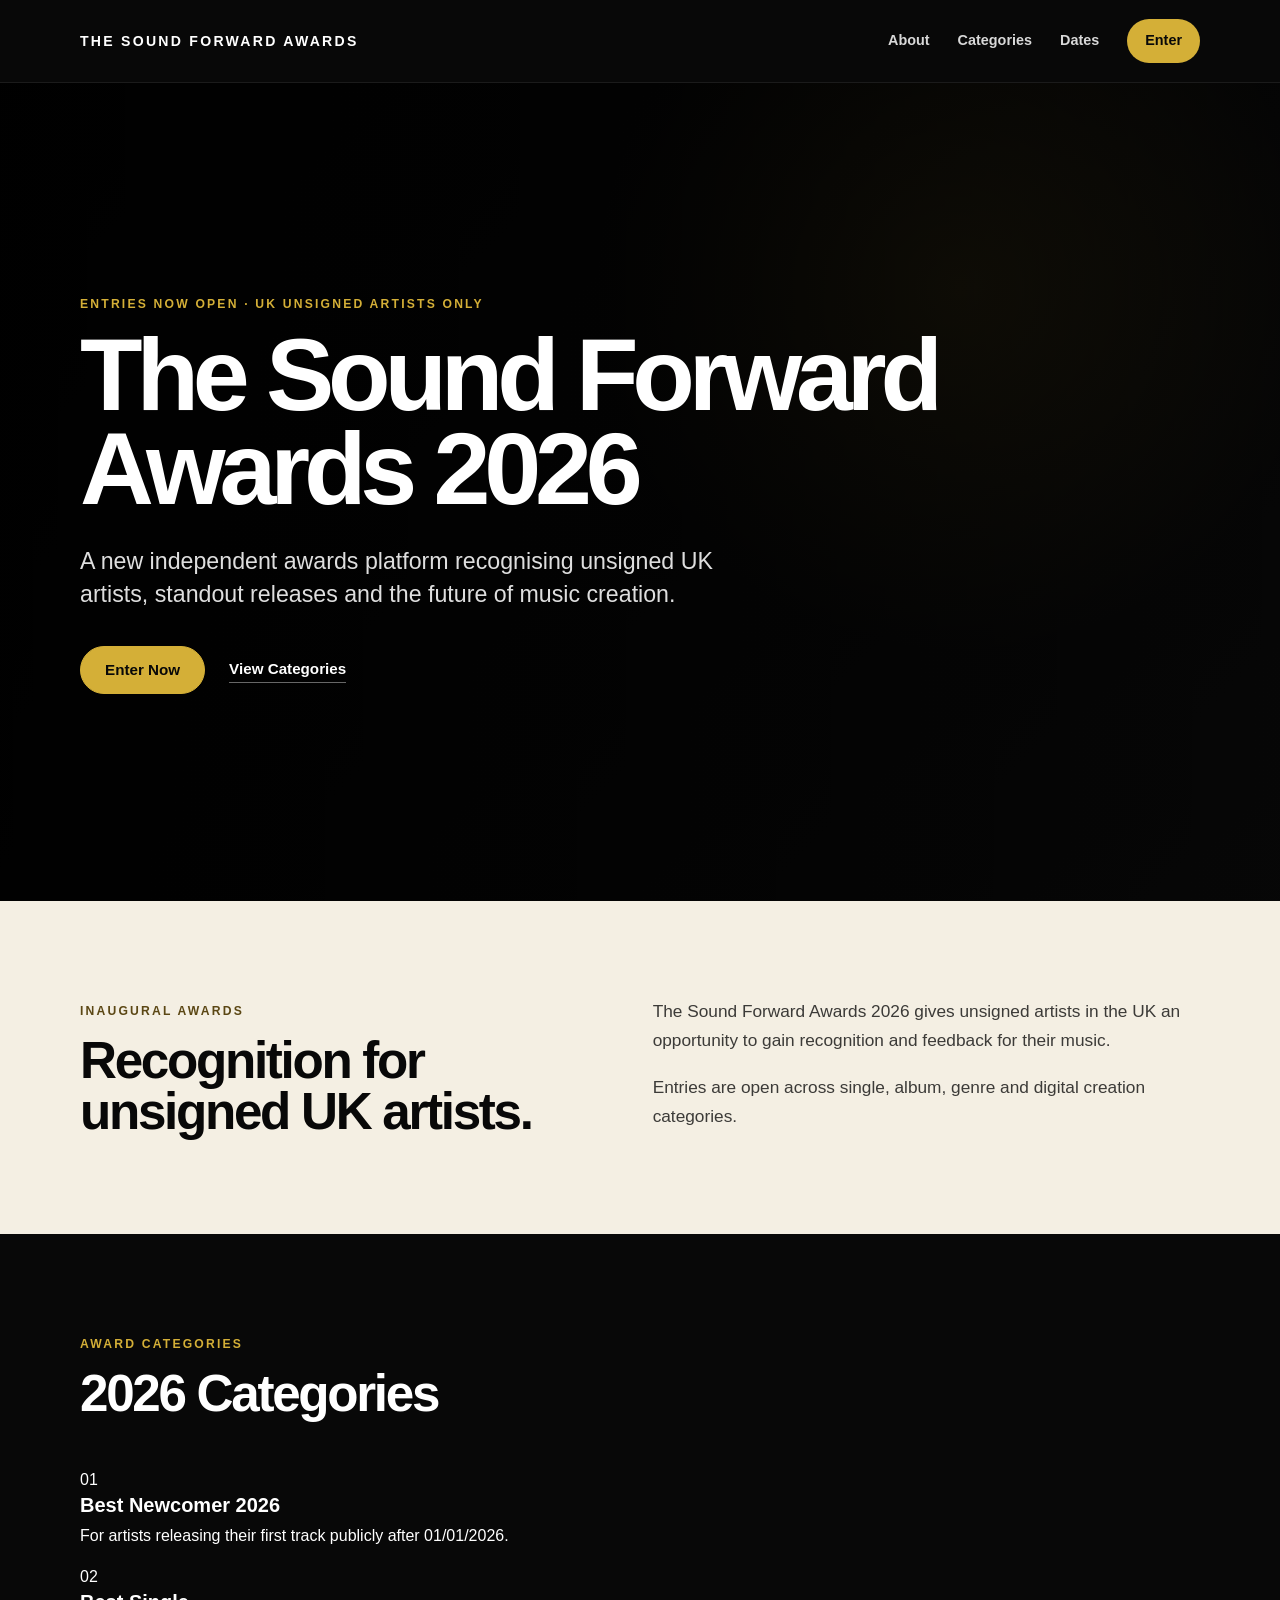
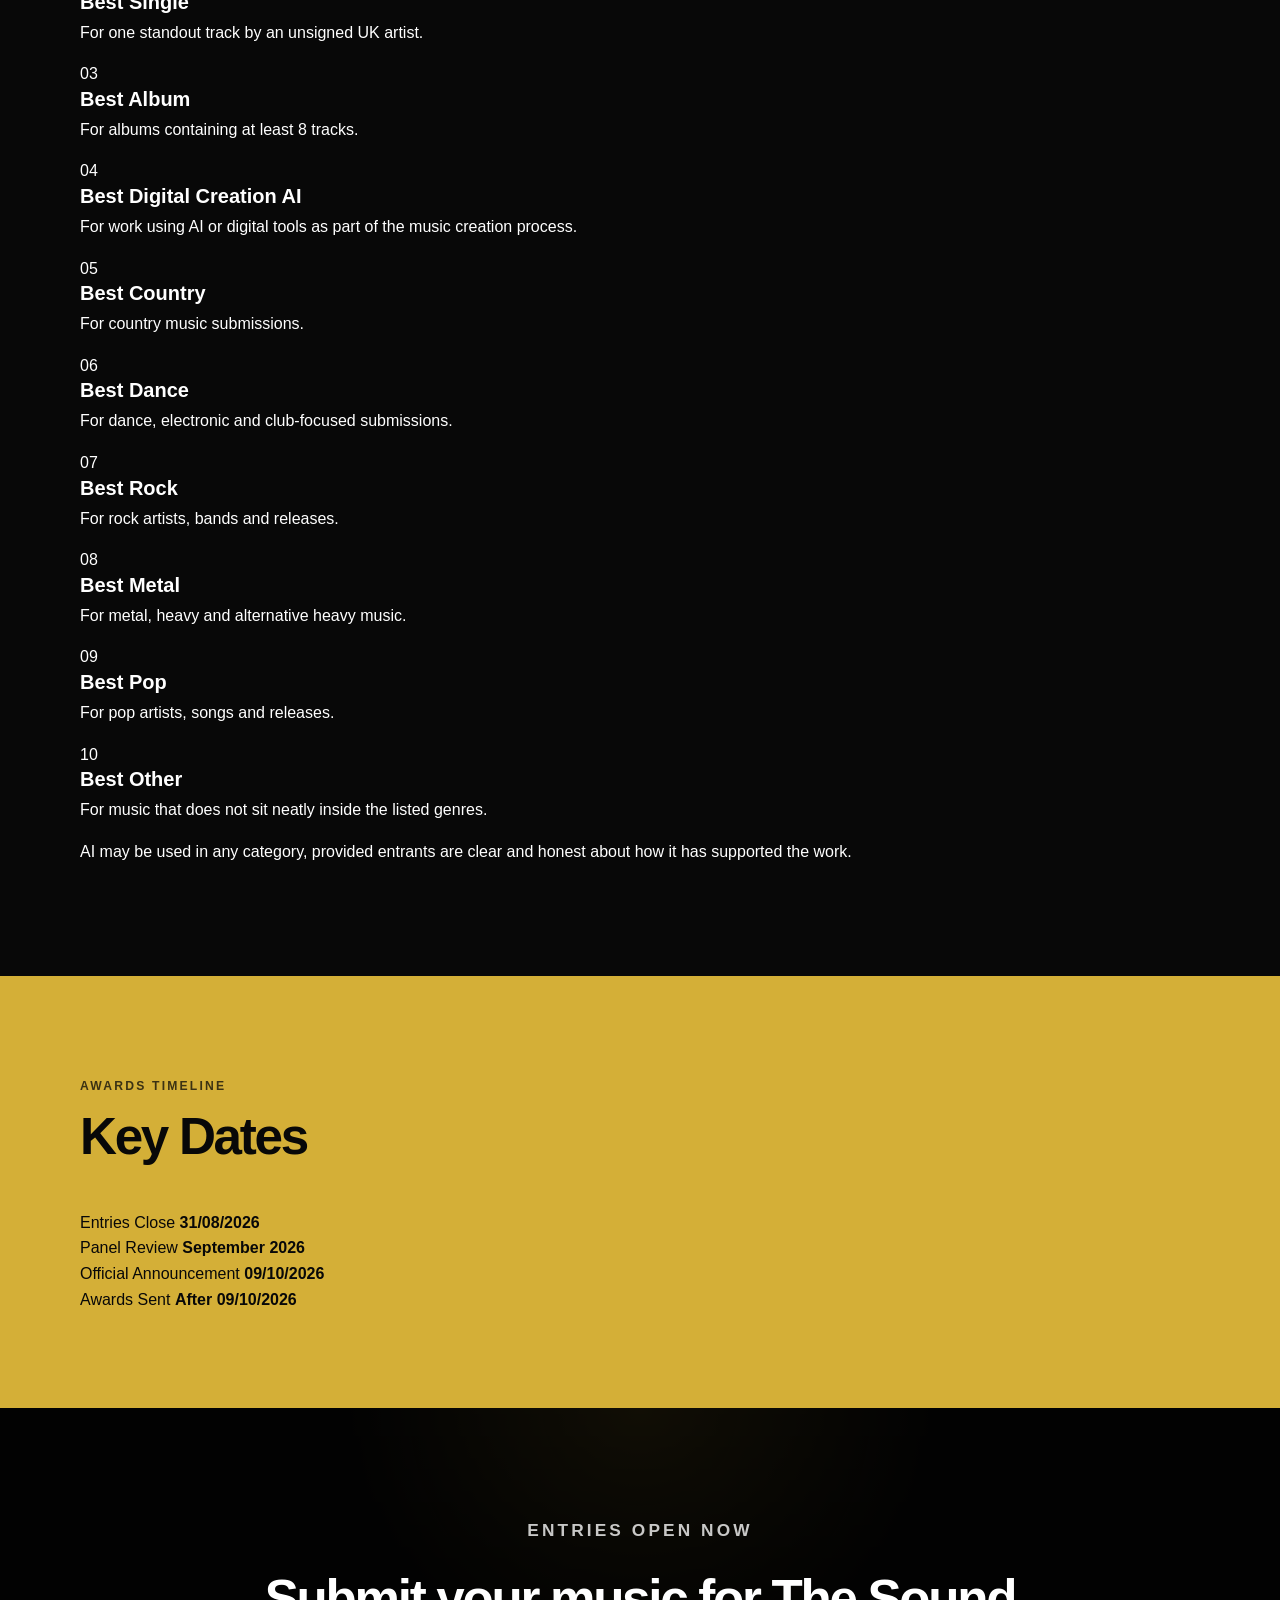
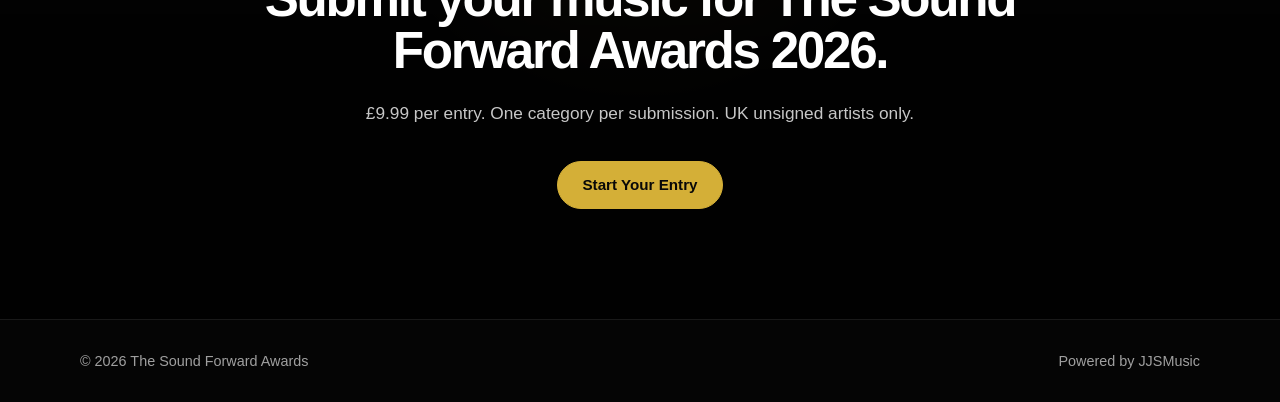
==== commit 188a5a32: "Update index.html" ====
--- a/index.html
+++ b/index.html
@@ -38,7 +38,7 @@
 
       <div class="hero-actions">
         <a href="entry.html" class="button">Enter Now</a>
-        <a href="#about" class="text-link">Learn More</a>
+        <a href="#categories" class="text-link">View Categories</a>
       </div>
     </div>
   </section>
@@ -49,19 +49,17 @@
       <div class="container split">
         <div>
           <p class="label dark-label">Inaugural Awards</p>
-          <h2>Recognition for new music, new artists and new ways of creating.</h2>
+          <h2>Recognition for unsigned UK artists.</h2>
         </div>
 
         <div class="copy-block">
           <p>
-            The Sound Forward Awards 2026 is an opportunity for unsigned artists
-            in the UK to gain recognition and feedback for their music.
+            The Sound Forward Awards 2026 gives unsigned artists in the UK an opportunity
+            to gain recognition and feedback for their music.
           </p>
 
           <p>
-            Entries are open across single, album, genre and digital creation
-            categories. AI may be used in any category, provided entrants are clear
-            about how it has supported the work.
+            Entries are open across single, album, genre and digital creation categories.
           </p>
         </div>
       </div>
@@ -74,52 +72,73 @@
           <h2>2026 Categories</h2>
         </div>
 
-        <div class="category-list">
-          <div class="category-row">
+        <div class="category-box-grid">
+
+          <a href="entry.html" class="category-box">
             <span>01</span>
-            <div>
-              <h3>Best Newcomer 2026</h3>
-              <p>For artists releasing their first track publicly after 01/01/2026.</p>
-            </div>
-          </div>
+            <h3>Best Newcomer 2026</h3>
+            <p>For artists releasing their first track publicly after 01/01/2026.</p>
+          </a>
 
-          <div class="category-row">
+          <a href="entry.html" class="category-box">
             <span>02</span>
-            <div>
-              <h3>Best Single</h3>
-              <p>For one standout track by an unsigned UK artist.</p>
-            </div>
-          </div>
+            <h3>Best Single</h3>
+            <p>For one standout track by an unsigned UK artist.</p>
+          </a>
 
-          <div class="category-row">
+          <a href="entry.html" class="category-box">
             <span>03</span>
-            <div>
-              <h3>Best Album</h3>
-              <p>For albums containing at least 8 tracks.</p>
-            </div>
-          </div>
+            <h3>Best Album</h3>
+            <p>For albums containing at least 8 tracks.</p>
+          </a>
 
-          <div class="category-row">
+          <a href="entry.html" class="category-box">
             <span>04</span>
-            <div>
-              <h3>Best Digital Creation AI</h3>
-              <p>For work using AI or digital tools as part of the music creation process.</p>
-            </div>
-          </div>
+            <h3>Best Digital Creation AI</h3>
+            <p>For work using AI or digital tools as part of the music creation process.</p>
+          </a>
+
+          <a href="entry.html" class="category-box">
+            <span>05</span>
+            <h3>Best Country</h3>
+            <p>For country music submissions.</p>
+          </a>
+
+          <a href="entry.html" class="category-box">
+            <span>06</span>
+            <h3>Best Dance</h3>
+            <p>For dance, electronic and club-focused submissions.</p>
+          </a>
+
+          <a href="entry.html" class="category-box">
+            <span>07</span>
+            <h3>Best Rock</h3>
+            <p>For rock artists, bands and releases.</p>
+          </a>
+
+          <a href="entry.html" class="category-box">
+            <span>08</span>
+            <h3>Best Metal</h3>
+            <p>For metal, heavy and alternative heavy music.</p>
+          </a>
+
+          <a href="entry.html" class="category-box">
+            <span>09</span>
+            <h3>Best Pop</h3>
+            <p>For pop artists, songs and releases.</p>
+          </a>
+
+          <a href="entry.html" class="category-box">
+            <span>10</span>
+            <h3>Best Other</h3>
+            <p>For music that does not sit neatly inside the listed genres.</p>
+          </a>
+
         </div>
 
-        <div class="genre-block">
-          <p class="label">Genre Awards</p>
-
-          <div class="genre-list">
-            <span>Country</span>
-            <span>Dance</span>
-            <span>Rock</span>
-            <span>Metal</span>
-            <span>Pop</span>
-            <span>Other</span>
-          </div>
-        </div>
+        <p class="ai-policy-line">
+          AI may be used in any category, provided entrants are clear and honest about how it has supported the work.
+        </p>
       </div>
     </section>
 
@@ -130,47 +149,26 @@
           <h2>Key Dates</h2>
         </div>
 
-        <div class="date-list">
-          <div>
+        <div class="date-card-grid">
+          <div class="date-card">
             <span>Entries Close</span>
-            <strong>31 August 2026</strong>
+            <strong>31/08/2026</strong>
           </div>
 
-          <div>
+          <div class="date-card">
             <span>Panel Review</span>
             <strong>September 2026</strong>
           </div>
 
-          <div>
+          <div class="date-card">
             <span>Official Announcement</span>
-            <strong>Friday 9 October 2026</strong>
+            <strong>09/10/2026</strong>
           </div>
 
-          <div>
+          <div class="date-card">
             <span>Awards Sent</span>
-            <strong>After the announcement</strong>
+            <strong>After 09/10/2026</strong>
           </div>
-        </div>
-      </div>
-    </section>
-
-    <section class="section section-cream">
-      <div class="container split">
-        <div>
-          <p class="label dark-label">AI Policy</p>
-          <h2>AI can be used in any category.</h2>
-        </div>
-
-        <div class="copy-block">
-          <p>
-            The Sound Forward Awards recognises that music creation is changing.
-            Artists may submit fully human-created, AI-assisted or digitally created work.
-          </p>
-
-          <p>
-            Entrants should be honest and clear about how AI has been used when
-            completing the entry form.
-          </p>
         </div>
       </div>
     </section>
--- a/style.css
+++ b/style.css
@@ -1,5 +1,16 @@
+/* =========================================================
+   The Sound Forward Awards 2026
+   Full Site CSS
+   ========================================================= */
+
+/* Base reset */
+
 * {
   box-sizing: border-box;
+}
+
+html {
+  scroll-behavior: smooth;
 }
 
 body {
@@ -16,175 +27,393 @@
 }
 
 .container {
-  width: min(1120px, 92%);
+  width: min(1120px, 90%);
   margin: 0 auto;
 }
 
+/* =========================================================
+   Typography
+   ========================================================= */
+
+h1,
+h2,
+h3,
+p {
+  margin-top: 0;
+}
+
+h1 {
+  max-width: 920px;
+  font-size: clamp(3.4rem, 8vw, 7.4rem);
+  line-height: 0.92;
+  letter-spacing: -0.06em;
+  margin-bottom: 28px;
+}
+
+h2 {
+  max-width: 760px;
+  font-size: clamp(2.1rem, 4vw, 4rem);
+  line-height: 1;
+  letter-spacing: -0.045em;
+  margin-bottom: 0;
+}
+
+h3 {
+  font-size: 1.25rem;
+  line-height: 1.2;
+  margin-bottom: 6px;
+}
+
+p {
+  font-size: 1rem;
+  color: inherit;
+}
+
+.label,
+.eyebrow {
+  display: inline-block;
+  margin-bottom: 18px;
+  color: #d4af37;
+  font-size: 0.76rem;
+  font-weight: 800;
+  line-height: 1;
+  letter-spacing: 0.18em;
+  text-transform: uppercase;
+}
+
+.dark-label {
+  color: #5b4714;
+}
+
+/* =========================================================
+   Header
+   ========================================================= */
+
 .site-header {
-  background: #050505;
-  border-bottom: 1px solid #222;
-  position: sticky;
-  top: 0;
-  z-index: 10;
+  background: #080808;
+  border-bottom: 1px solid rgba(255, 255, 255, 0.08);
 }
 
 .nav {
-  min-height: 76px;
+  height: 82px;
   display: flex;
   align-items: center;
   justify-content: space-between;
 }
 
 .logo {
+  font-size: 0.88rem;
+  font-weight: 900;
+  letter-spacing: 0.16em;
+  text-transform: uppercase;
+}
+
+nav {
+  display: flex;
+  align-items: center;
+  gap: 28px;
+}
+
+nav a {
+  color: #d8d8d8;
+  font-size: 0.9rem;
+  font-weight: 700;
+}
+
+nav a:hover {
+  color: #ffffff;
+}
+
+.nav-button {
+  color: #080808;
+  background: #d4af37;
+  padding: 10px 18px;
+  border-radius: 999px;
+}
+
+.nav-button:hover {
+  color: #080808;
+  background: #efc84c;
+}
+
+/* =========================================================
+   Buttons
+   ========================================================= */
+
+.button {
+  display: inline-flex;
+  align-items: center;
+  justify-content: center;
+  min-height: 48px;
+  padding: 0 24px;
+  border-radius: 999px;
+  background: #d4af37;
+  color: #080808;
+  border: 1px solid #d4af37;
+  font-size: 0.95rem;
+  font-weight: 900;
+  cursor: pointer;
+  text-align: center;
+}
+
+.button:hover {
+  background: #efc84c;
+  border-color: #efc84c;
+}
+
+.text-link {
+  font-size: 0.95rem;
   font-weight: 800;
-  letter-spacing: 0.04em;
-  text-transform: uppercase;
-  font-size: 0.95rem;
-}
-
-nav a {
-  margin-left: 24px;
-  color: #d8d8d8;
-  font-weight: 600;
-}
-
-nav a:hover {
-  color: #ffffff;
-}
-
-.hero {
-  min-height: 72vh;
+  color: #ffffff;
+  border-bottom: 1px solid rgba(255, 255, 255, 0.4);
+}
+
+.full-width {
+  width: 100%;
+}
+
+/* =========================================================
+   Homepage Hero
+   ========================================================= */
+
+.home-hero {
+  min-height: calc(100vh - 82px);
   display: flex;
   align-items: center;
   background:
-    linear-gradient(rgba(0,0,0,0.65), rgba(0,0,0,0.85)),
-    radial-gradient(circle at top left, #343434, #080808 55%);
-  border-bottom: 1px solid #222;
-}
-
-.hero-content {
+    linear-gradient(90deg, rgba(0, 0, 0, 0.96), rgba(0, 0, 0, 0.72)),
+    radial-gradient(circle at 75% 25%, rgba(212, 175, 55, 0.24), transparent 32%),
+    linear-gradient(135deg, #070707, #171717);
+}
+
+.hero-inner {
   padding: 90px 0;
 }
 
-.eyebrow {
-  color: #c9a24a;
+.hero-lead {
+  max-width: 680px;
+  margin-bottom: 34px;
+  color: #dedede;
+  font-size: clamp(1.12rem, 2vw, 1.45rem);
+  line-height: 1.45;
+}
+
+.hero-actions {
+  display: flex;
+  align-items: center;
+  gap: 24px;
+  flex-wrap: wrap;
+}
+
+/* =========================================================
+   Homepage Sections
+   ========================================================= */
+
+.section {
+  padding: 96px 0;
+}
+
+.section-light {
+  background: #f4efe3;
+  color: #080808;
+}
+
+.section-cream {
+  background: #ebe2cf;
+  color: #080808;
+}
+
+.section-dark {
+  background: #080808;
+  color: #ffffff;
+}
+
+.section-gold {
+  background: #d4af37;
+  color: #080808;
+}
+
+.split {
+  display: grid;
+  grid-template-columns: 0.9fr 1fr;
+  gap: 80px;
+  align-items: start;
+}
+
+.copy-block {
+  max-width: 640px;
+}
+
+.copy-block p {
+  color: rgba(8, 8, 8, 0.78);
+  font-size: 1.08rem;
+  line-height: 1.7;
+}
+
+.copy-block p:last-child {
+  margin-bottom: 0;
+}
+
+.section-dark .copy-block p {
+  color: rgba(255, 255, 255, 0.78);
+}
+
+.section-title {
+  margin-bottom: 48px;
+}
+
+.section-title h2 {
+  color: inherit;
+}
+
+.dark-title .label,
+.dark-title .eyebrow {
+  color: rgba(8, 8, 8, 0.75);
+}
+
+/* =========================================================
+   Categories
+   ========================================================= */
+
+.category-list {
+  border-top: 1px solid rgba(255, 255, 255, 0.16);
+}
+
+.category-row {
+  display: grid;
+  grid-template-columns: 80px 1fr;
+  gap: 32px;
+  padding: 32px 0;
+  border-bottom: 1px solid rgba(255, 255, 255, 0.16);
+}
+
+.category-row span {
+  color: #d4af37;
+  font-size: 0.9rem;
+  font-weight: 900;
+}
+
+.category-row h3 {
+  color: #ffffff;
+}
+
+.category-row p {
+  max-width: 640px;
+  margin-bottom: 0;
+  color: rgba(255, 255, 255, 0.72);
+}
+
+.genre-block {
+  margin-top: 72px;
+}
+
+.genre-list {
+  display: flex;
+  flex-wrap: wrap;
+  gap: 12px;
+}
+
+.genre-list span {
+  border: 1px solid rgba(255, 255, 255, 0.22);
+  border-radius: 999px;
+  padding: 12px 18px;
+  color: #ffffff;
+  font-weight: 800;
+}
+
+/* =========================================================
+   Dates
+   ========================================================= */
+
+.date-list {
+  display: grid;
+  grid-template-columns: repeat(4, 1fr);
+  border-top: 1px solid rgba(8, 8, 8, 0.22);
+  border-left: 1px solid rgba(8, 8, 8, 0.22);
+}
+
+.date-list div {
+  min-height: 180px;
+  padding: 28px;
+  border-right: 1px solid rgba(8, 8, 8, 0.22);
+  border-bottom: 1px solid rgba(8, 8, 8, 0.22);
+}
+
+.date-list span {
+  display: block;
+  margin-bottom: 28px;
+  color: rgba(8, 8, 8, 0.68);
+  font-size: 0.78rem;
+  font-weight: 900;
+  letter-spacing: 0.13em;
   text-transform: uppercase;
-  letter-spacing: 0.18em;
-  font-size: 0.8rem;
-  font-weight: 800;
-}
-
-h1 {
-  font-size: clamp(2.6rem, 7vw, 5.8rem);
-  line-height: 0.95;
-  margin: 16px 0 22px;
-  max-width: 920px;
-}
-
-h2 {
-  font-size: clamp(1.8rem, 4vw, 3rem);
-  margin: 0 0 24px;
-}
-
-h3 {
-  margin: 0 0 8px;
-  font-size: 1.2rem;
-}
-
-.hero-text {
-  font-size: 1.25rem;
-  max-width: 720px;
-  color: #e6e6e6;
+}
+
+.date-list strong {
+  display: block;
+  font-size: 1.45rem;
+  line-height: 1.1;
+}
+
+/* =========================================================
+   Final CTA
+   ========================================================= */
+
+.final-cta {
+  padding: 110px 0;
+  background:
+    linear-gradient(rgba(0, 0, 0, 0.74), rgba(0, 0, 0, 0.92)),
+    radial-gradient(circle at 50% 0%, rgba(212, 175, 55, 0.28), transparent 36%),
+    #080808;
+  color: #ffffff;
+  text-align: center;
+}
+
+.final-cta h2 {
+  margin-left: auto;
+  margin-right: auto;
+  margin-bottom: 24px;
+}
+
+.final-cta p {
+  max-width: 620px;
+  margin-left: auto;
+  margin-right: auto;
   margin-bottom: 34px;
-}
-
-.button {
-  display: inline-block;
-  background: #c9a24a;
-  color: #080808;
-  font-weight: 800;
-  padding: 14px 24px;
-  border-radius: 999px;
-  border: none;
-  cursor: pointer;
-  font-size: 1rem;
-  text-align: center;
-}
-
-.button:hover {
-  background: #e2bd61;
-}
-
-main section {
-  margin: 70px 0;
-}
-
-.panel,
+  color: rgba(255, 255, 255, 0.78);
+  font-size: 1.08rem;
+}
+
+/* =========================================================
+   Entry Page / Form Page
+   ========================================================= */
+
+.form-page,
+.thank-you-page {
+  padding-top: 50px;
+  padding-bottom: 60px;
+  background: #080808;
+}
+
+.form-intro {
+  max-width: 780px;
+  margin-bottom: 36px;
+}
+
+.form-intro h1 {
+  font-size: clamp(2.8rem, 6vw, 5.6rem);
+}
+
+.form-intro p {
+  color: rgba(255, 255, 255, 0.76);
+  font-size: 1.05rem;
+}
+
 .form-card {
   background: #121212;
   border: 1px solid #252525;
   border-radius: 24px;
   padding: clamp(24px, 5vw, 48px);
-}
-
-.date-grid,
-.category-grid {
-  display: grid;
-  gap: 20px;
-}
-
-.date-grid {
-  grid-template-columns: repeat(3, 1fr);
-}
-
-.category-grid {
-  grid-template-columns: repeat(3, 1fr);
-}
-
-.card {
-  background: #121212;
-  border: 1px solid #252525;
-  border-radius: 20px;
-  padding: 24px;
-}
-
-.card p,
-.panel p,
-.form-intro p,
-.form-card p {
-  color: #d7d7d7;
-}
-
-.ai-panel {
-  border-color: #c9a24a;
-}
-
-.cta {
-  text-align: center;
-  background: linear-gradient(135deg, #181818, #101010);
-  border: 1px solid #252525;
-  border-radius: 24px;
-  padding: 54px 24px;
-}
-
-footer {
-  border-top: 1px solid #222;
-  padding: 28px 0;
-  color: #999;
-  font-size: 0.9rem;
-}
-
-/* Form styles */
-
-.form-page,
-.thank-you-page {
-  padding-top: 50px;
-  padding-bottom: 60px;
-}
-
-.form-intro {
-  max-width: 780px;
-  margin-bottom: 36px;
 }
 
 form {
@@ -206,6 +435,14 @@
   background: #0b0b0b;
   color: #ffffff;
   font-size: 1rem;
+  font-family: inherit;
+}
+
+input:focus,
+select:focus,
+textarea:focus {
+  outline: none;
+  border-color: #d4af37;
 }
 
 textarea {
@@ -235,13 +472,13 @@
   margin-top: 5px;
 }
 
-.full-width {
-  width: 100%;
-}
-
 .hidden {
   display: none;
 }
+
+/* =========================================================
+   Thank You Page
+   ========================================================= */
 
 .center {
   text-align: center;
@@ -249,11 +486,21 @@
   margin: 80px auto;
 }
 
+.center h1 {
+  font-size: clamp(2.6rem, 5vw, 5rem);
+  margin-left: auto;
+  margin-right: auto;
+}
+
+.center p {
+  color: rgba(255, 255, 255, 0.76);
+}
+
 .important {
   color: #ffffff !important;
   font-weight: 800;
   background: #1e1e1e;
-  border: 1px solid #c9a24a;
+  border: 1px solid #d4af37;
   padding: 16px;
   border-radius: 14px;
 }
@@ -267,318 +514,121 @@
   font-size: 0.95rem;
 }
 
-/* Mobile */
-
-@media (max-width: 800px) {
+/* =========================================================
+   Footer
+   ========================================================= */
+
+footer {
+  background: #050505;
+  border-top: 1px solid rgba(255, 255, 255, 0.08);
+  color: rgba(255, 255, 255, 0.62);
+}
+
+.footer-inner {
+  min-height: 82px;
+  display: flex;
+  align-items: center;
+  justify-content: space-between;
+  gap: 24px;
+}
+
+.footer-inner p {
+  margin: 0;
+  font-size: 0.9rem;
+}
+
+/* Compatibility with older footer markup */
+
+footer .container:not(.footer-inner) {
+  min-height: 82px;
+  display: flex;
+  align-items: center;
+}
+
+footer .container:not(.footer-inner) p {
+  margin: 0;
+  font-size: 0.9rem;
+}
+
+/* =========================================================
+   Mobile
+   ========================================================= */
+
+@media (max-width: 900px) {
   .nav {
+    height: auto;
+    padding: 22px 0;
+    align-items: flex-start;
+    gap: 18px;
     flex-direction: column;
+  }
+
+  nav {
+    gap: 18px;
+    flex-wrap: wrap;
+  }
+
+  .home-hero {
+    min-height: auto;
+  }
+
+  .hero-inner {
+    padding: 76px 0;
+  }
+
+  .split {
+    grid-template-columns: 1fr;
+    gap: 34px;
+  }
+
+  .section {
+    padding: 72px 0;
+  }
+
+  .date-list {
+    grid-template-columns: 1fr 1fr;
+  }
+
+  .footer-inner {
     align-items: flex-start;
-    padding: 18px 0;
+    flex-direction: column;
+    justify-content: center;
+    padding: 24px 0;
+  }
+}
+
+@media (max-width: 600px) {
+  h1 {
+    font-size: clamp(3rem, 18vw, 4.4rem);
+  }
+
+  h2 {
+    font-size: 2.3rem;
+  }
+
+  .hero-actions {
+    align-items: flex-start;
+    flex-direction: column;
+  }
+
+  .category-row {
+    grid-template-columns: 1fr;
     gap: 12px;
   }
 
-  nav a {
-    margin-left: 0;
-    margin-right: 18px;
-  }
-
-  .date-grid,
-  .category-grid {
+  .date-list {
     grid-template-columns: 1fr;
   }
 
-  .hero {
+  .date-list div {
     min-height: auto;
   }
 
-  .hero-content {
-    padding: 70px 0;
-  }
-  /* Jazzed up homepage */
-
-.awards-hero {
-  position: relative;
-  overflow: hidden;
-  background:
-    linear-gradient(rgba(0,0,0,0.55), rgba(0,0,0,0.9)),
-    radial-gradient(circle at 20% 20%, rgba(201,162,74,0.28), transparent 32%),
-    radial-gradient(circle at 80% 10%, rgba(255,255,255,0.12), transparent 28%),
-    linear-gradient(135deg, #050505, #111111 55%, #050505);
-}
-
-.hero-glow {
-  position: absolute;
-  width: 520px;
-  height: 520px;
-  border-radius: 50%;
-  background: rgba(201,162,74,0.12);
-  filter: blur(80px);
-  right: -140px;
-  top: 80px;
-}
-
-.awards-hero h1 span {
-  display: block;
-  color: #c9a24a;
-}
-
-.hero-actions {
-  display: flex;
-  gap: 16px;
-  flex-wrap: wrap;
-  margin-bottom: 42px;
-}
-
-.secondary-button {
-  background: transparent;
-  color: #ffffff;
-  border: 1px solid #c9a24a;
-}
-
-.secondary-button:hover {
-  background: rgba(201,162,74,0.12);
-}
-
-.hero-stats {
-  display: grid;
-  grid-template-columns: repeat(3, minmax(120px, 180px));
-  gap: 18px;
-  margin-top: 24px;
-}
-
-.hero-stats div {
-  background: rgba(255,255,255,0.06);
-  border: 1px solid rgba(255,255,255,0.12);
-  border-radius: 18px;
-  padding: 18px;
-  backdrop-filter: blur(8px);
-}
-
-.hero-stats strong {
-  display: block;
-  font-size: 1.6rem;
-  color: #c9a24a;
-}
-
-.hero-stats span {
-  color: #d7d7d7;
-  font-size: 0.9rem;
-}
-
-.intro-section {
-  padding: 80px 0 20px;
-}
-
-.intro-grid,
-.ai-grid {
-  display: grid;
-  grid-template-columns: 1fr 1fr;
-  gap: 54px;
-  align-items: start;
-}
-
-.intro-grid p,
-.ai-grid p {
-  color: #d7d7d7;
-  font-size: 1.08rem;
-}
-
-.section-heading {
-  margin-bottom: 34px;
-}
-
-.center-heading {
-  text-align: center;
-  max-width: 820px;
-  margin-left: auto;
-  margin-right: auto;
-}
-
-.center-heading p {
-  color: #d7d7d7;
-}
-
-.timeline {
-  display: grid;
-  grid-template-columns: repeat(4, 1fr);
-  gap: 20px;
-}
-
-.timeline-item {
-  background: #121212;
-  border: 1px solid #252525;
-  border-radius: 22px;
-  padding: 24px;
-  position: relative;
-}
-
-.timeline-item::before {
-  content: "";
-  width: 12px;
-  height: 12px;
-  background: #c9a24a;
-  border-radius: 50%;
-  position: absolute;
-  top: 24px;
-  right: 24px;
-}
-
-.timeline-date {
-  display: inline-block;
-  color: #c9a24a;
-  font-weight: 800;
-  font-size: 0.85rem;
-  margin-bottom: 16px;
-}
-
-.timeline-item p {
-  color: #d7d7d7;
-}
-
-.categories-section {
-  padding: 80px 0;
-  background:
-    radial-gradient(circle at top, rgba(201,162,74,0.12), transparent 35%),
-    #0b0b0b;
-  border-top: 1px solid #222;
-  border-bottom: 1px solid #222;
-}
-
-.featured-categories {
-  display: grid;
-  grid-template-columns: repeat(4, 1fr);
-  gap: 20px;
-}
-
-.feature-card {
-  background: #121212;
-  border: 1px solid #252525;
-  border-radius: 24px;
-  padding: 26px;
-  min-height: 250px;
-}
-
-.feature-card span {
-  display: inline-block;
-  color: #c9a24a;
-  font-size: 0.75rem;
-  font-weight: 900;
-  text-transform: uppercase;
-  letter-spacing: 0.12em;
-  margin-bottom: 18px;
-}
-
-.feature-card h3 {
-  font-size: 1.45rem;
-  margin-bottom: 14px;
-}
-
-.feature-card p {
-  color: #d7d7d7;
-}
-
-.gold-card {
-  background:
-    linear-gradient(160deg, rgba(201,162,74,0.22), rgba(18,18,18,1) 60%);
-  border-color: #c9a24a;
-}
-
-.ai-card {
-  background:
-    linear-gradient(160deg, rgba(255,255,255,0.11), rgba(18,18,18,1) 60%);
-}
-
-.genre-strip {
-  display: grid;
-  grid-template-columns: repeat(6, 1fr);
-  gap: 14px;
-  margin-top: 24px;
-}
-
-.genre-strip div {
-  background: #080808;
-  border: 1px solid #252525;
-  border-radius: 999px;
-  padding: 14px 12px;
-  text-align: center;
-  font-weight: 800;
-  color: #ffffff;
-}
-
-.ai-section {
-  padding: 80px 0;
-}
-
-.enter-section {
-  padding-bottom: 90px;
-}
-
-.enter-card {
-  text-align: center;
-  background:
-    linear-gradient(rgba(0,0,0,0.52), rgba(0,0,0,0.78)),
-    radial-gradient(circle at top, rgba(201,162,74,0.28), transparent 38%),
-    #141414;
-  border: 1px solid #c9a24a;
-  border-radius: 30px;
-  padding: clamp(34px, 7vw, 76px);
-}
-
-.enter-card p {
-  max-width: 700px;
-  margin-left: auto;
-  margin-right: auto;
-  color: #e2e2e2;
-  font-size: 1.1rem;
-}
-
-.footer-grid {
-  display: flex;
-  justify-content: space-between;
-  gap: 20px;
-}
-
-/* Homepage mobile */
-
-@media (max-width: 950px) {
-  .intro-grid,
-  .ai-grid {
-    grid-template-columns: 1fr;
-    gap: 24px;
-  }
-
-  .timeline {
-    grid-template-columns: repeat(2, 1fr);
-  }
-
-  .featured-categories {
-    grid-template-columns: repeat(2, 1fr);
-  }
-
-  .genre-strip {
-    grid-template-columns: repeat(2, 1fr);
-  }
-
-  .footer-grid {
-    flex-direction: column;
-  }
-}
-
-@media (max-width: 650px) {
-  .hero-stats {
-    grid-template-columns: 1fr;
-  }
-
-  .timeline {
-    grid-template-columns: 1fr;
-  }
-
-  .featured-categories {
-    grid-template-columns: 1fr;
-  }
-
-  .genre-strip {
-    grid-template-columns: 1fr;
-  }
-}
-}
+  nav {
+    width: 100%;
+  }
+
+  .nav-button {
+    padding: 9px 16px;
+  }
+}
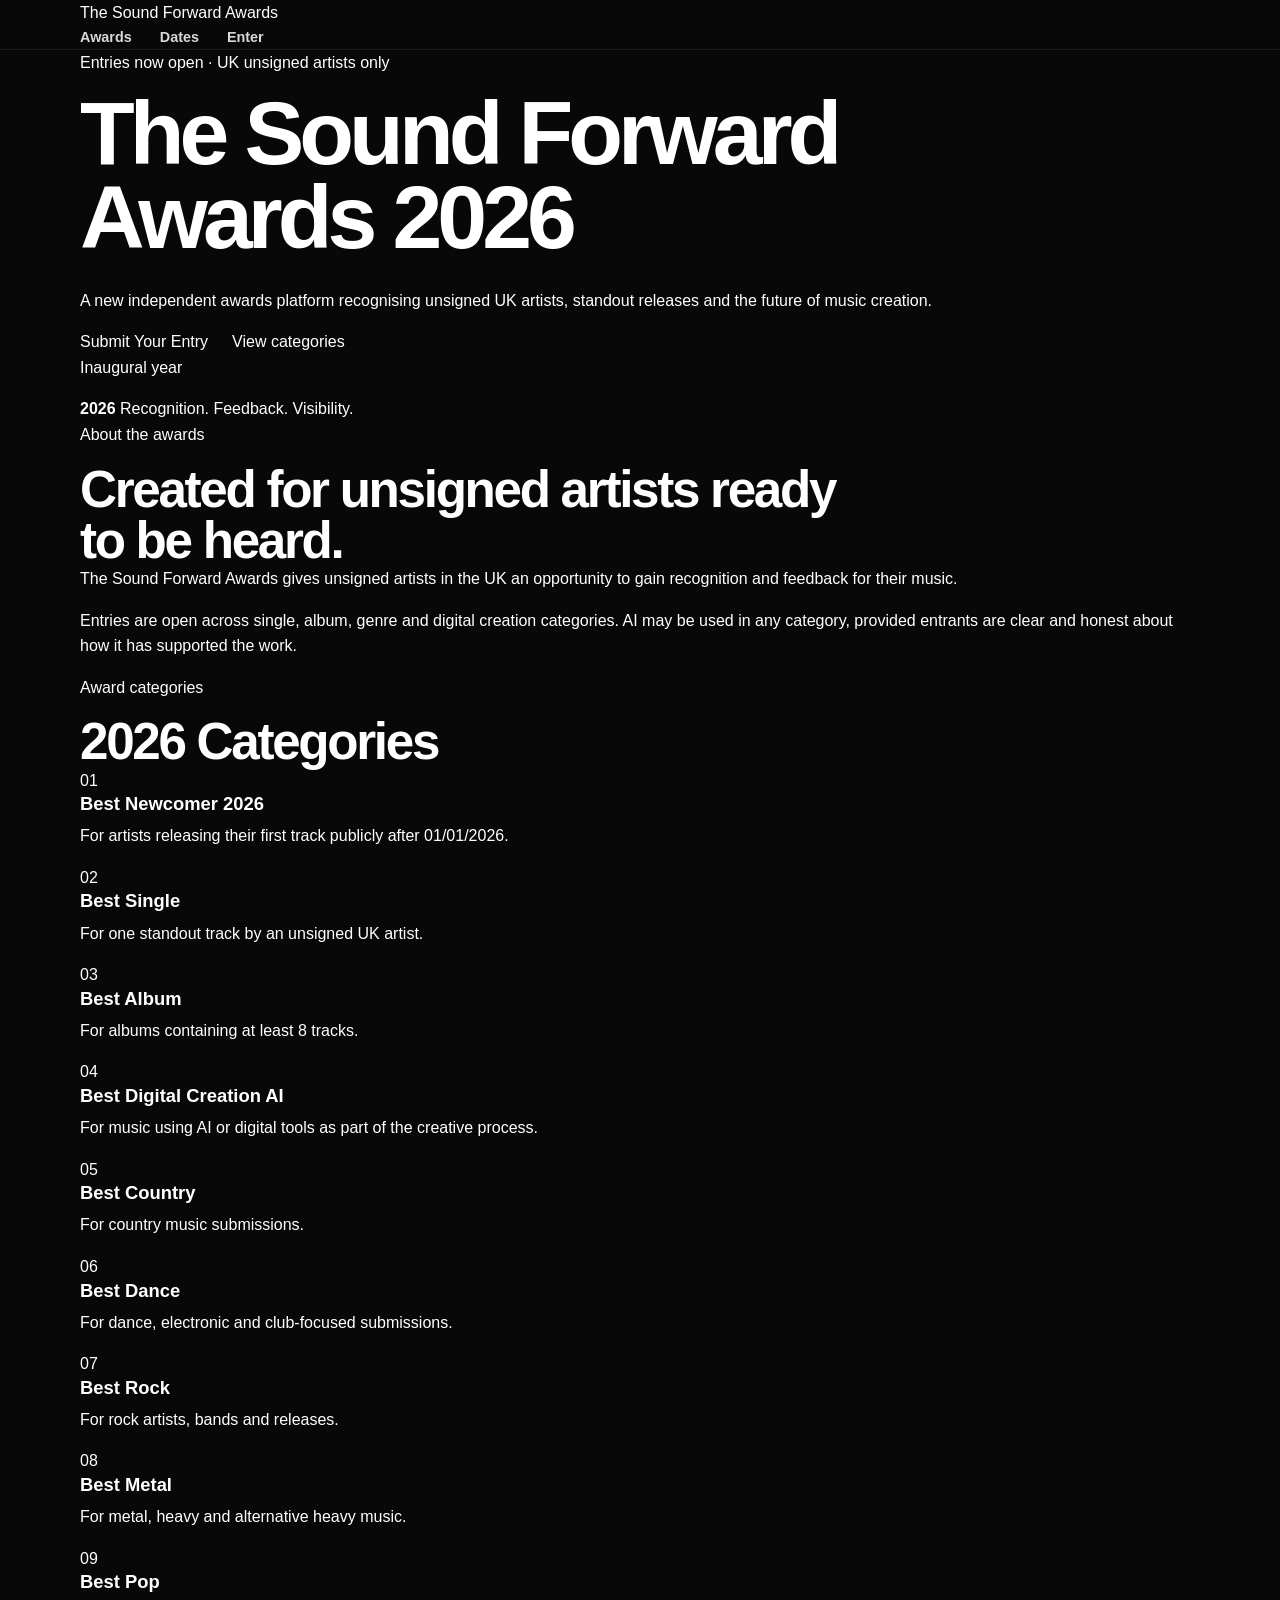
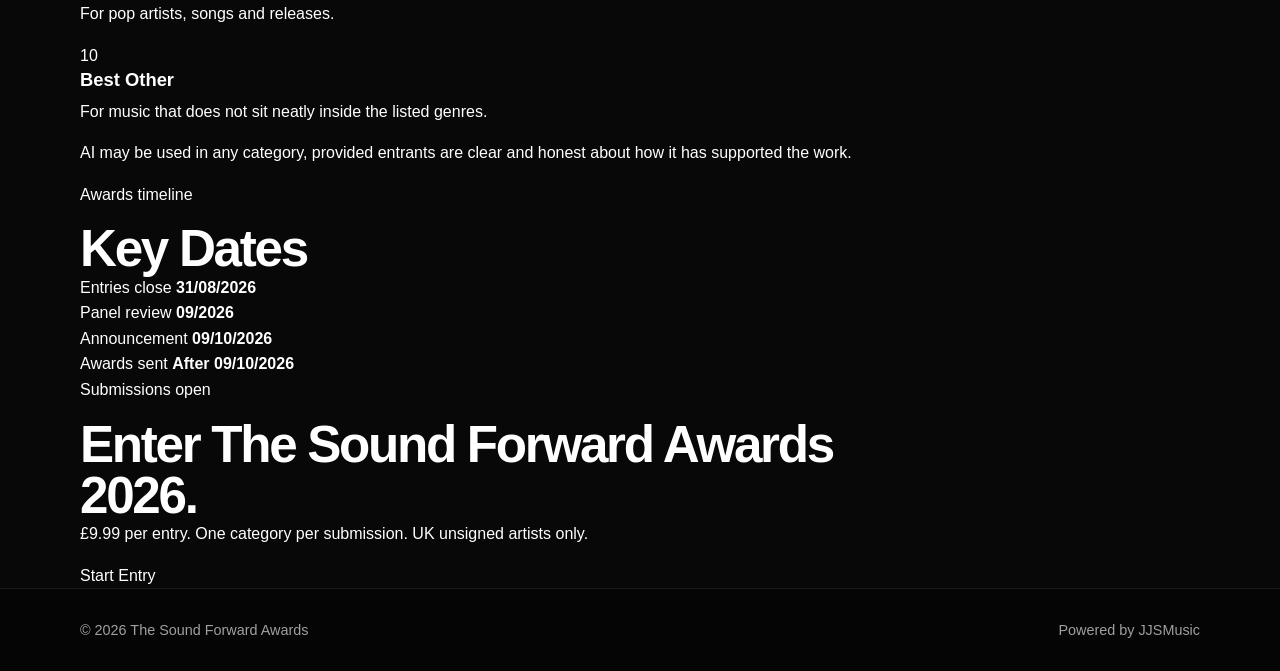
==== commit dacc2c2d: "Update HTML structure and improve accessibility" ====
--- a/index.html
+++ b/index.html
@@ -5,130 +5,140 @@
   <meta name="viewport" content="width=device-width, initial-scale=1.0" />
 
   <title>The Sound Forward Awards 2026</title>
-
-  <meta name="description" content="The Sound Forward Awards 2026 recognises unsigned UK artists, original music and digital creativity." />
+  <meta name="description" content="The Sound Forward Awards 2026 recognises unsigned UK artists, standout releases and digital creativity." />
 
   <link rel="stylesheet" href="style.css" />
 </head>
 <body>
 
   <header class="site-header">
-    <div class="container nav">
-      <a href="index.html" class="logo">The Sound Forward Awards</a>
-
-      <nav>
-        <a href="#about">About</a>
-        <a href="#categories">Categories</a>
+    <div class="container header-inner">
+      <a href="index.html" class="brand">The Sound Forward Awards</a>
+
+      <nav class="site-nav">
+        <a href="#awards">Awards</a>
         <a href="#dates">Dates</a>
-        <a href="entry.html" class="nav-button">Enter</a>
+        <a href="entry.html" class="nav-cta">Enter</a>
       </nav>
     </div>
   </header>
 
-  <section class="home-hero">
-    <div class="container hero-inner">
-      <p class="label">Entries now open · UK unsigned artists only</p>
-
-      <h1>The Sound Forward Awards 2026</h1>
-
-      <p class="hero-lead">
-        A new independent awards platform recognising unsigned UK artists,
-        standout releases and the future of music creation.
-      </p>
-
-      <div class="hero-actions">
-        <a href="entry.html" class="button">Enter Now</a>
-        <a href="#categories" class="text-link">View Categories</a>
-      </div>
-    </div>
-  </section>
-
   <main>
 
-    <section id="about" class="section section-light">
-      <div class="container split">
+    <section class="hero">
+      <div class="container hero-grid">
+
+        <div class="hero-copy">
+          <p class="kicker">Entries now open · UK unsigned artists only</p>
+
+          <h1>The Sound Forward Awards 2026</h1>
+
+          <p class="hero-text">
+            A new independent awards platform recognising unsigned UK artists,
+            standout releases and the future of music creation.
+          </p>
+
+          <div class="hero-actions">
+            <a href="entry.html" class="primary-button">Submit Your Entry</a>
+            <a href="#awards" class="secondary-link">View categories</a>
+          </div>
+        </div>
+
+        <div class="hero-panel">
+          <p>Inaugural year</p>
+          <strong>2026</strong>
+          <span>Recognition. Feedback. Visibility.</span>
+        </div>
+
+      </div>
+    </section>
+
+    <section class="intro-section">
+      <div class="container intro-grid">
         <div>
-          <p class="label dark-label">Inaugural Awards</p>
-          <h2>Recognition for unsigned UK artists.</h2>
-        </div>
-
-        <div class="copy-block">
+          <p class="kicker dark">About the awards</p>
+          <h2>Created for unsigned artists ready to be heard.</h2>
+        </div>
+
+        <div class="intro-copy">
           <p>
-            The Sound Forward Awards 2026 gives unsigned artists in the UK an opportunity
+            The Sound Forward Awards gives unsigned artists in the UK an opportunity
             to gain recognition and feedback for their music.
           </p>
 
           <p>
             Entries are open across single, album, genre and digital creation categories.
+            AI may be used in any category, provided entrants are clear and honest about
+            how it has supported the work.
           </p>
         </div>
       </div>
     </section>
 
-    <section id="categories" class="section section-dark">
+    <section id="awards" class="awards-section">
       <div class="container">
-        <div class="section-title">
-          <p class="label">Award Categories</p>
+        <div class="section-heading">
+          <p class="kicker">Award categories</p>
           <h2>2026 Categories</h2>
         </div>
 
-        <div class="category-box-grid">
-
-          <a href="entry.html" class="category-box">
+        <div class="award-grid">
+
+          <a href="entry.html" class="award-card">
             <span>01</span>
             <h3>Best Newcomer 2026</h3>
             <p>For artists releasing their first track publicly after 01/01/2026.</p>
           </a>
 
-          <a href="entry.html" class="category-box">
+          <a href="entry.html" class="award-card">
             <span>02</span>
             <h3>Best Single</h3>
             <p>For one standout track by an unsigned UK artist.</p>
           </a>
 
-          <a href="entry.html" class="category-box">
+          <a href="entry.html" class="award-card">
             <span>03</span>
             <h3>Best Album</h3>
             <p>For albums containing at least 8 tracks.</p>
           </a>
 
-          <a href="entry.html" class="category-box">
+          <a href="entry.html" class="award-card">
             <span>04</span>
             <h3>Best Digital Creation AI</h3>
-            <p>For work using AI or digital tools as part of the music creation process.</p>
-          </a>
-
-          <a href="entry.html" class="category-box">
+            <p>For music using AI or digital tools as part of the creative process.</p>
+          </a>
+
+          <a href="entry.html" class="award-card">
             <span>05</span>
             <h3>Best Country</h3>
             <p>For country music submissions.</p>
           </a>
 
-          <a href="entry.html" class="category-box">
+          <a href="entry.html" class="award-card">
             <span>06</span>
             <h3>Best Dance</h3>
             <p>For dance, electronic and club-focused submissions.</p>
           </a>
 
-          <a href="entry.html" class="category-box">
+          <a href="entry.html" class="award-card">
             <span>07</span>
             <h3>Best Rock</h3>
             <p>For rock artists, bands and releases.</p>
           </a>
 
-          <a href="entry.html" class="category-box">
+          <a href="entry.html" class="award-card">
             <span>08</span>
             <h3>Best Metal</h3>
             <p>For metal, heavy and alternative heavy music.</p>
           </a>
 
-          <a href="entry.html" class="category-box">
+          <a href="entry.html" class="award-card">
             <span>09</span>
             <h3>Best Pop</h3>
             <p>For pop artists, songs and releases.</p>
           </a>
 
-          <a href="entry.html" class="category-box">
+          <a href="entry.html" class="award-card">
             <span>10</span>
             <h3>Best Other</h3>
             <p>For music that does not sit neatly inside the listed genres.</p>
@@ -136,57 +146,55 @@
 
         </div>
 
-        <p class="ai-policy-line">
+        <p class="ai-line">
           AI may be used in any category, provided entrants are clear and honest about how it has supported the work.
         </p>
       </div>
     </section>
 
-    <section id="dates" class="section section-gold">
+    <section id="dates" class="dates-section">
       <div class="container">
-        <div class="section-title dark-title">
-          <p class="label dark-label">Awards Timeline</p>
+        <div class="section-heading dark-heading">
+          <p class="kicker dark">Awards timeline</p>
           <h2>Key Dates</h2>
         </div>
 
-        <div class="date-card-grid">
-          <div class="date-card">
-            <span>Entries Close</span>
+        <div class="dates-grid">
+          <div>
+            <span>Entries close</span>
             <strong>31/08/2026</strong>
           </div>
 
-          <div class="date-card">
-            <span>Panel Review</span>
-            <strong>September 2026</strong>
-          </div>
-
-          <div class="date-card">
-            <span>Official Announcement</span>
+          <div>
+            <span>Panel review</span>
+            <strong>09/2026</strong>
+          </div>
+
+          <div>
+            <span>Announcement</span>
             <strong>09/10/2026</strong>
           </div>
 
-          <div class="date-card">
-            <span>Awards Sent</span>
+          <div>
+            <span>Awards sent</span>
             <strong>After 09/10/2026</strong>
           </div>
         </div>
       </div>
     </section>
 
-    <section class="final-cta">
+    <section class="entry-cta">
       <div class="container">
-        <p class="label">Entries open now</p>
-        <h2>Submit your music for The Sound Forward Awards 2026.</h2>
-        <p>
-          £9.99 per entry. One category per submission. UK unsigned artists only.
-        </p>
-        <a href="entry.html" class="button">Start Your Entry</a>
+        <p class="kicker">Submissions open</p>
+        <h2>Enter The Sound Forward Awards 2026.</h2>
+        <p>£9.99 per entry. One category per submission. UK unsigned artists only.</p>
+        <a href="entry.html" class="primary-button">Start Entry</a>
       </div>
     </section>
 
   </main>
 
-  <footer>
+  <footer class="site-footer">
     <div class="container footer-inner">
       <p>© 2026 The Sound Forward Awards</p>
       <p>Powered by JJSMusic</p>
--- a/style.css
+++ b/style.css
@@ -44,24 +44,24 @@
 
 h1 {
   max-width: 920px;
-  font-size: clamp(3.4rem, 8vw, 7.4rem);
-  line-height: 0.92;
-  letter-spacing: -0.06em;
+  font-size: clamp(3.2rem, 7vw, 6.8rem);
+  line-height: 0.94;
+  letter-spacing: -0.055em;
   margin-bottom: 28px;
 }
 
 h2 {
   max-width: 760px;
-  font-size: clamp(2.1rem, 4vw, 4rem);
+  font-size: clamp(2.4rem, 4vw, 4rem);
   line-height: 1;
   letter-spacing: -0.045em;
   margin-bottom: 0;
 }
 
 h3 {
-  font-size: 1.25rem;
+  font-size: 1.15rem;
   line-height: 1.2;
-  margin-bottom: 6px;
+  margin-bottom: 8px;
 }
 
 p {
@@ -75,7 +75,7 @@
   margin-bottom: 18px;
   color: #d4af37;
   font-size: 0.76rem;
-  font-weight: 800;
+  font-weight: 900;
   line-height: 1;
   letter-spacing: 0.18em;
   text-transform: uppercase;
@@ -95,7 +95,7 @@
 }
 
 .nav {
-  height: 82px;
+  height: 74px;
   display: flex;
   align-items: center;
   justify-content: space-between;
@@ -177,25 +177,25 @@
    ========================================================= */
 
 .home-hero {
-  min-height: calc(100vh - 82px);
+  min-height: auto;
   display: flex;
   align-items: center;
   background:
     linear-gradient(90deg, rgba(0, 0, 0, 0.96), rgba(0, 0, 0, 0.72)),
-    radial-gradient(circle at 75% 25%, rgba(212, 175, 55, 0.24), transparent 32%),
+    radial-gradient(circle at 78% 24%, rgba(212, 175, 55, 0.20), transparent 30%),
     linear-gradient(135deg, #070707, #171717);
 }
 
 .hero-inner {
-  padding: 90px 0;
+  padding: 78px 0 72px;
 }
 
 .hero-lead {
   max-width: 680px;
-  margin-bottom: 34px;
+  margin-bottom: 30px;
   color: #dedede;
-  font-size: clamp(1.12rem, 2vw, 1.45rem);
-  line-height: 1.45;
+  font-size: 1.25rem;
+  line-height: 1.5;
 }
 
 .hero-actions {
@@ -210,7 +210,7 @@
    ========================================================= */
 
 .section {
-  padding: 96px 0;
+  padding: 78px 0;
 }
 
 .section-light {
@@ -259,7 +259,7 @@
 }
 
 .section-title {
-  margin-bottom: 48px;
+  margin-bottom: 34px;
 }
 
 .section-title h2 {
@@ -272,87 +272,100 @@
 }
 
 /* =========================================================
-   Categories
-   ========================================================= */
-
-.category-list {
-  border-top: 1px solid rgba(255, 255, 255, 0.16);
-}
-
-.category-row {
+   Category Boxes
+   ========================================================= */
+
+.category-box-grid {
   display: grid;
-  grid-template-columns: 80px 1fr;
-  gap: 32px;
-  padding: 32px 0;
-  border-bottom: 1px solid rgba(255, 255, 255, 0.16);
-}
-
-.category-row span {
+  grid-template-columns: repeat(5, 1fr);
+  gap: 18px;
+}
+
+.category-box {
+  display: block;
+  min-height: 190px;
+  padding: 22px;
+  background: #101010;
+  border: 1px solid rgba(255, 255, 255, 0.14);
+  border-radius: 18px;
+  transition:
+    transform 0.2s ease,
+    border-color 0.2s ease,
+    background 0.2s ease;
+}
+
+.category-box:hover {
+  transform: translateY(-4px);
+  border-color: #d4af37;
+  background: #151515;
+}
+
+.category-box span {
+  display: block;
+  margin-bottom: 34px;
   color: #d4af37;
-  font-size: 0.9rem;
+  font-size: 0.78rem;
   font-weight: 900;
-}
-
-.category-row h3 {
+  letter-spacing: 0.12em;
+}
+
+.category-box h3 {
   color: #ffffff;
-}
-
-.category-row p {
-  max-width: 640px;
+  font-size: 1.1rem;
+  line-height: 1.2;
+  margin-bottom: 10px;
+}
+
+.category-box p {
+  color: rgba(255, 255, 255, 0.68);
+  font-size: 0.92rem;
+  line-height: 1.45;
   margin-bottom: 0;
-  color: rgba(255, 255, 255, 0.72);
-}
-
-.genre-block {
-  margin-top: 72px;
-}
-
-.genre-list {
-  display: flex;
-  flex-wrap: wrap;
-  gap: 12px;
-}
-
-.genre-list span {
-  border: 1px solid rgba(255, 255, 255, 0.22);
-  border-radius: 999px;
-  padding: 12px 18px;
-  color: #ffffff;
-  font-weight: 800;
-}
-
-/* =========================================================
-   Dates
-   ========================================================= */
-
-.date-list {
+}
+
+.ai-policy-line {
+  margin: 28px 0 0;
+  padding-top: 24px;
+  border-top: 1px solid rgba(255, 255, 255, 0.14);
+  color: rgba(255, 255, 255, 0.76);
+  font-size: 1rem;
+}
+
+/* =========================================================
+   Key Dates
+   ========================================================= */
+
+.date-card-grid {
   display: grid;
   grid-template-columns: repeat(4, 1fr);
-  border-top: 1px solid rgba(8, 8, 8, 0.22);
-  border-left: 1px solid rgba(8, 8, 8, 0.22);
-}
-
-.date-list div {
-  min-height: 180px;
+  gap: 0;
+  border-top: 1px solid rgba(8, 8, 8, 0.24);
+  border-left: 1px solid rgba(8, 8, 8, 0.24);
+}
+
+.date-card {
+  min-height: 160px;
   padding: 28px;
-  border-right: 1px solid rgba(8, 8, 8, 0.22);
-  border-bottom: 1px solid rgba(8, 8, 8, 0.22);
-}
-
-.date-list span {
+  border-right: 1px solid rgba(8, 8, 8, 0.24);
+  border-bottom: 1px solid rgba(8, 8, 8, 0.24);
+}
+
+.date-card span {
   display: block;
-  margin-bottom: 28px;
-  color: rgba(8, 8, 8, 0.68);
+  margin-bottom: 26px;
+  color: rgba(8, 8, 8, 0.66);
   font-size: 0.78rem;
   font-weight: 900;
   letter-spacing: 0.13em;
   text-transform: uppercase;
 }
 
-.date-list strong {
+.date-card strong {
   display: block;
-  font-size: 1.45rem;
+  color: #080808;
+  font-size: 1.65rem;
   line-height: 1.1;
+  letter-spacing: -0.03em;
 }
 
 /* =========================================================
@@ -360,7 +373,7 @@
    ========================================================= */
 
 .final-cta {
-  padding: 110px 0;
+  padding: 92px 0;
   background:
     linear-gradient(rgba(0, 0, 0, 0.74), rgba(0, 0, 0, 0.92)),
     radial-gradient(circle at 50% 0%, rgba(212, 175, 55, 0.28), transparent 36%),
@@ -554,6 +567,12 @@
    Mobile
    ========================================================= */
 
+@media (max-width: 1100px) {
+  .category-box-grid {
+    grid-template-columns: repeat(3, 1fr);
+  }
+}
+
 @media (max-width: 900px) {
   .nav {
     height: auto;
@@ -568,12 +587,8 @@
     flex-wrap: wrap;
   }
 
-  .home-hero {
-    min-height: auto;
-  }
-
   .hero-inner {
-    padding: 76px 0;
+    padding: 68px 0 64px;
   }
 
   .split {
@@ -582,11 +597,15 @@
   }
 
   .section {
-    padding: 72px 0;
-  }
-
-  .date-list {
-    grid-template-columns: 1fr 1fr;
+    padding: 68px 0;
+  }
+
+  .category-box-grid {
+    grid-template-columns: repeat(2, 1fr);
+  }
+
+  .date-card-grid {
+    grid-template-columns: repeat(2, 1fr);
   }
 
   .footer-inner {
@@ -597,7 +616,7 @@
   }
 }
 
-@media (max-width: 600px) {
+@media (max-width: 560px) {
   h1 {
     font-size: clamp(3rem, 18vw, 4.4rem);
   }
@@ -611,16 +630,19 @@
     flex-direction: column;
   }
 
-  .category-row {
+  .category-box-grid {
     grid-template-columns: 1fr;
-    gap: 12px;
-  }
-
-  .date-list {
+  }
+
+  .category-box {
+    min-height: auto;
+  }
+
+  .date-card-grid {
     grid-template-columns: 1fr;
   }
 
-  .date-list div {
+  .date-card {
     min-height: auto;
   }
 
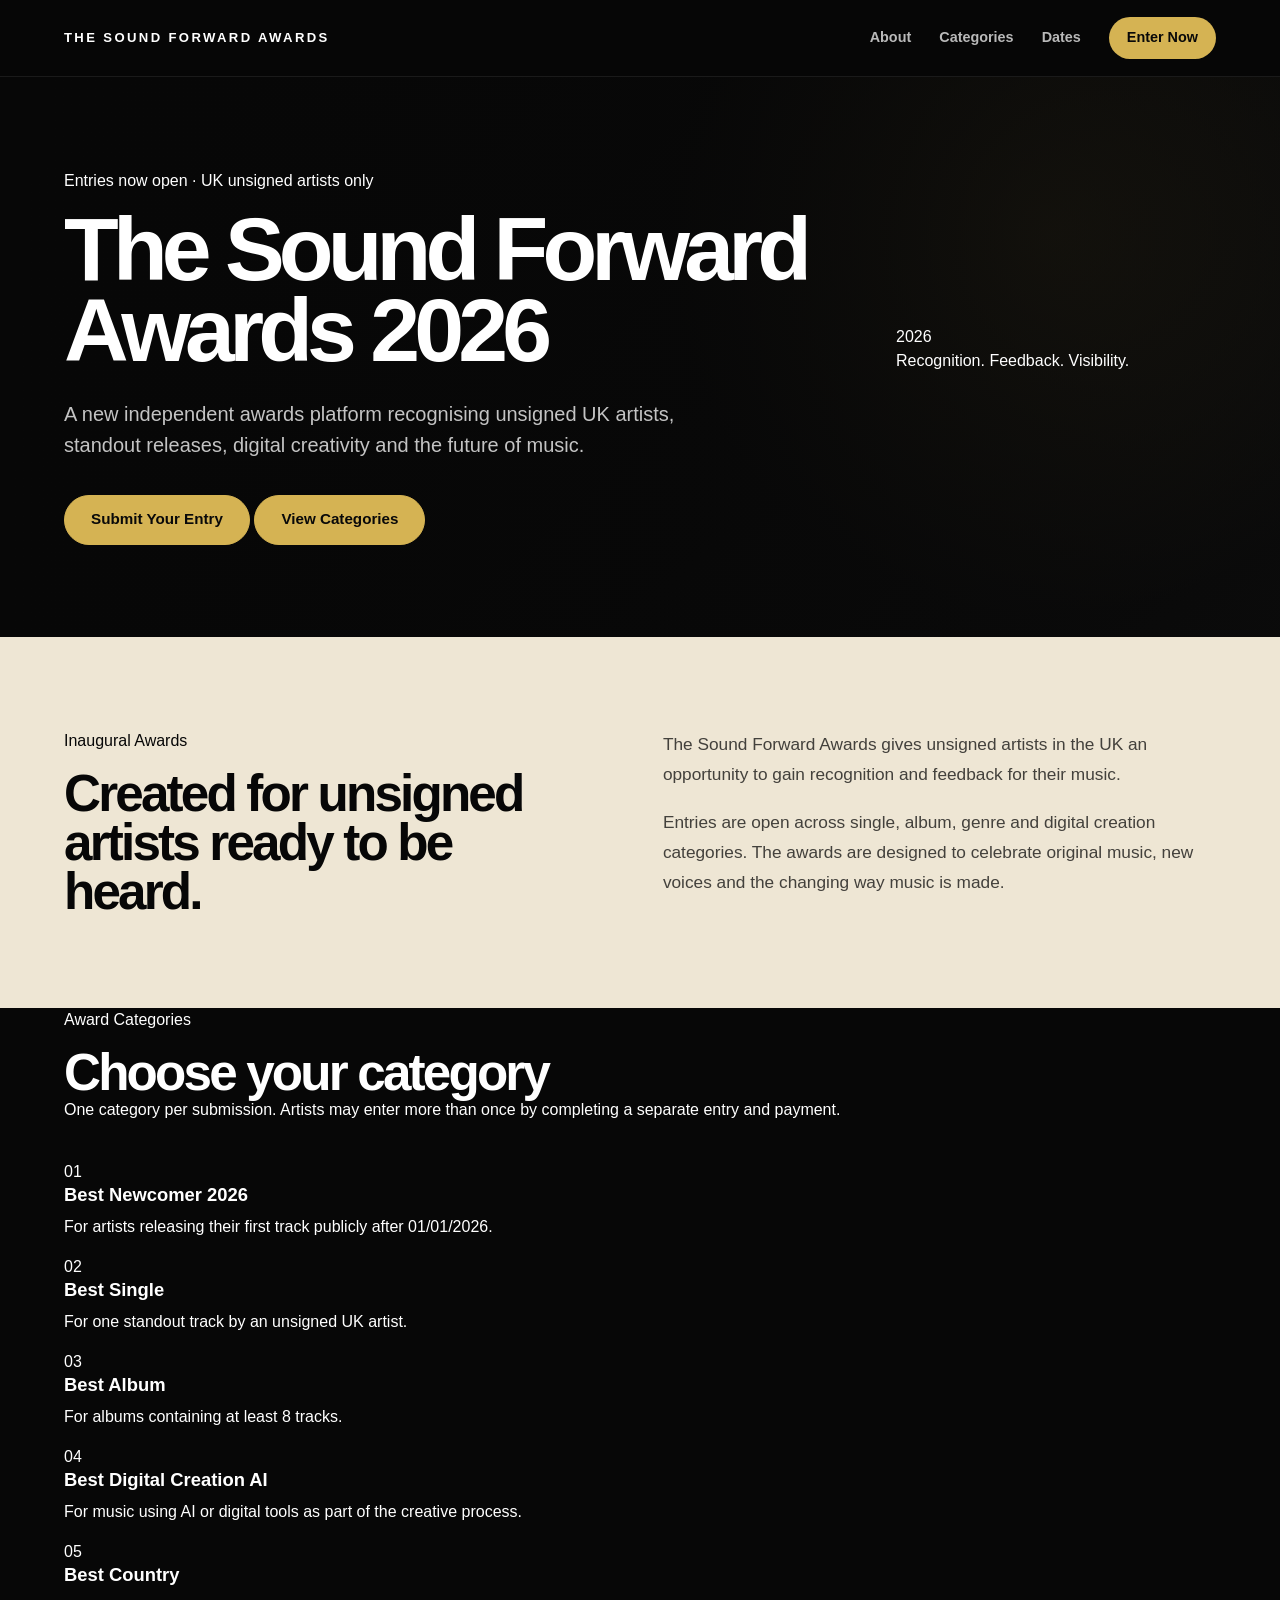
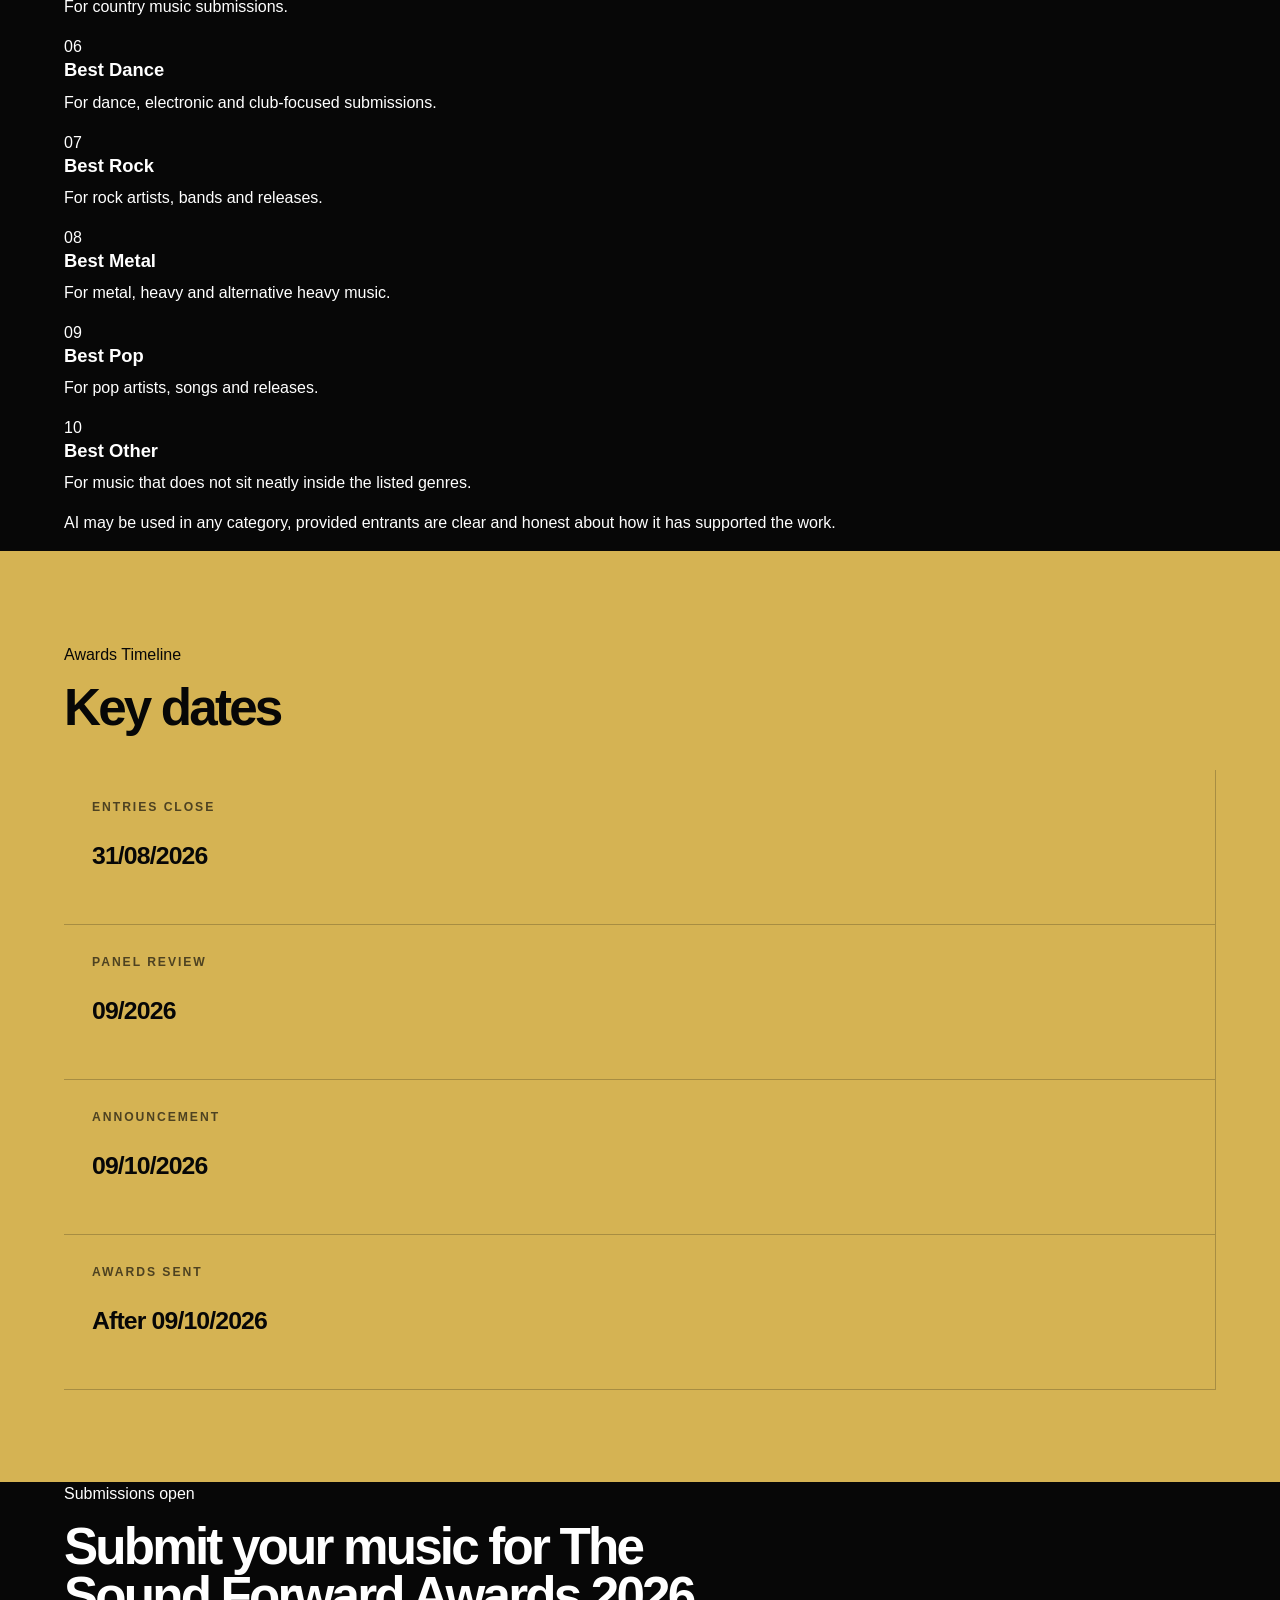
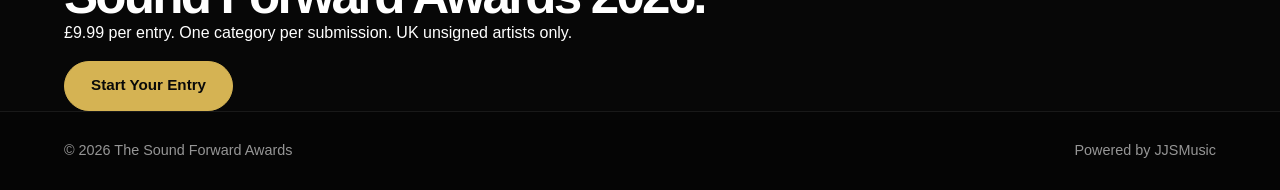
==== commit f7eb254f: "Revise HTML structure and update content" ====
--- a/index.html
+++ b/index.html
@@ -16,9 +16,10 @@
       <a href="index.html" class="brand">The Sound Forward Awards</a>
 
       <nav class="site-nav">
-        <a href="#awards">Awards</a>
+        <a href="#about">About</a>
+        <a href="#categories">Categories</a>
         <a href="#dates">Dates</a>
-        <a href="entry.html" class="nav-cta">Enter</a>
+        <a href="entry.html" class="nav-button">Enter Now</a>
       </nav>
     </div>
   </header>
@@ -26,37 +27,34 @@
   <main>
 
     <section class="hero">
-      <div class="container hero-grid">
-
+      <div class="container hero-inner">
         <div class="hero-copy">
-          <p class="kicker">Entries now open · UK unsigned artists only</p>
+          <p class="tag">Entries now open · UK unsigned artists only</p>
 
           <h1>The Sound Forward Awards 2026</h1>
 
           <p class="hero-text">
             A new independent awards platform recognising unsigned UK artists,
-            standout releases and the future of music creation.
-          </p>
-
-          <div class="hero-actions">
-            <a href="entry.html" class="primary-button">Submit Your Entry</a>
-            <a href="#awards" class="secondary-link">View categories</a>
-          </div>
-        </div>
-
-        <div class="hero-panel">
-          <p>Inaugural year</p>
-          <strong>2026</strong>
-          <span>Recognition. Feedback. Visibility.</span>
-        </div>
-
-      </div>
-    </section>
-
-    <section class="intro-section">
+            standout releases, digital creativity and the future of music.
+          </p>
+
+          <div class="hero-buttons">
+            <a href="entry.html" class="button button-dark">Submit Your Entry</a>
+            <a href="#categories" class="button button-light">View Categories</a>
+          </div>
+        </div>
+
+        <div class="hero-feature">
+          <span>2026</span>
+          <p>Recognition. Feedback. Visibility.</p>
+        </div>
+      </div>
+    </section>
+
+    <section id="about" class="intro-section">
       <div class="container intro-grid">
         <div>
-          <p class="kicker dark">About the awards</p>
+          <p class="tag dark">Inaugural Awards</p>
           <h2>Created for unsigned artists ready to be heard.</h2>
         </div>
 
@@ -68,77 +66,81 @@
 
           <p>
             Entries are open across single, album, genre and digital creation categories.
-            AI may be used in any category, provided entrants are clear and honest about
-            how it has supported the work.
-          </p>
-        </div>
-      </div>
-    </section>
-
-    <section id="awards" class="awards-section">
+            The awards are designed to celebrate original music, new voices and the
+            changing way music is made.
+          </p>
+        </div>
+      </div>
+    </section>
+
+    <section id="categories" class="categories-section">
       <div class="container">
         <div class="section-heading">
-          <p class="kicker">Award categories</p>
-          <h2>2026 Categories</h2>
-        </div>
-
-        <div class="award-grid">
-
-          <a href="entry.html" class="award-card">
+          <p class="tag">Award Categories</p>
+          <h2>Choose your category</h2>
+          <p>
+            One category per submission. Artists may enter more than once by completing
+            a separate entry and payment.
+          </p>
+        </div>
+
+        <div class="category-grid">
+
+          <a href="entry.html" class="category-card pink">
             <span>01</span>
             <h3>Best Newcomer 2026</h3>
             <p>For artists releasing their first track publicly after 01/01/2026.</p>
           </a>
 
-          <a href="entry.html" class="award-card">
+          <a href="entry.html" class="category-card yellow">
             <span>02</span>
             <h3>Best Single</h3>
             <p>For one standout track by an unsigned UK artist.</p>
           </a>
 
-          <a href="entry.html" class="award-card">
+          <a href="entry.html" class="category-card blue">
             <span>03</span>
             <h3>Best Album</h3>
             <p>For albums containing at least 8 tracks.</p>
           </a>
 
-          <a href="entry.html" class="award-card">
+          <a href="entry.html" class="category-card green">
             <span>04</span>
             <h3>Best Digital Creation AI</h3>
             <p>For music using AI or digital tools as part of the creative process.</p>
           </a>
 
-          <a href="entry.html" class="award-card">
+          <a href="entry.html" class="category-card purple">
             <span>05</span>
             <h3>Best Country</h3>
             <p>For country music submissions.</p>
           </a>
 
-          <a href="entry.html" class="award-card">
+          <a href="entry.html" class="category-card pink">
             <span>06</span>
             <h3>Best Dance</h3>
             <p>For dance, electronic and club-focused submissions.</p>
           </a>
 
-          <a href="entry.html" class="award-card">
+          <a href="entry.html" class="category-card yellow">
             <span>07</span>
             <h3>Best Rock</h3>
             <p>For rock artists, bands and releases.</p>
           </a>
 
-          <a href="entry.html" class="award-card">
+          <a href="entry.html" class="category-card blue">
             <span>08</span>
             <h3>Best Metal</h3>
             <p>For metal, heavy and alternative heavy music.</p>
           </a>
 
-          <a href="entry.html" class="award-card">
+          <a href="entry.html" class="category-card green">
             <span>09</span>
             <h3>Best Pop</h3>
             <p>For pop artists, songs and releases.</p>
           </a>
 
-          <a href="entry.html" class="award-card">
+          <a href="entry.html" class="category-card purple">
             <span>10</span>
             <h3>Best Other</h3>
             <p>For music that does not sit neatly inside the listed genres.</p>
@@ -146,7 +148,7 @@
 
         </div>
 
-        <p class="ai-line">
+        <p class="ai-policy">
           AI may be used in any category, provided entrants are clear and honest about how it has supported the work.
         </p>
       </div>
@@ -155,27 +157,27 @@
     <section id="dates" class="dates-section">
       <div class="container">
         <div class="section-heading dark-heading">
-          <p class="kicker dark">Awards timeline</p>
-          <h2>Key Dates</h2>
-        </div>
-
-        <div class="dates-grid">
-          <div>
+          <p class="tag dark">Awards Timeline</p>
+          <h2>Key dates</h2>
+        </div>
+
+        <div class="date-grid">
+          <div class="date-card">
             <span>Entries close</span>
             <strong>31/08/2026</strong>
           </div>
 
-          <div>
+          <div class="date-card">
             <span>Panel review</span>
             <strong>09/2026</strong>
           </div>
 
-          <div>
+          <div class="date-card">
             <span>Announcement</span>
             <strong>09/10/2026</strong>
           </div>
 
-          <div>
+          <div class="date-card">
             <span>Awards sent</span>
             <strong>After 09/10/2026</strong>
           </div>
@@ -183,12 +185,14 @@
       </div>
     </section>
 
-    <section class="entry-cta">
-      <div class="container">
-        <p class="kicker">Submissions open</p>
-        <h2>Enter The Sound Forward Awards 2026.</h2>
-        <p>£9.99 per entry. One category per submission. UK unsigned artists only.</p>
-        <a href="entry.html" class="primary-button">Start Entry</a>
+    <section class="submit-section">
+      <div class="container submit-box">
+        <p class="tag">Submissions open</p>
+        <h2>Submit your music for The Sound Forward Awards 2026.</h2>
+        <p>
+          £9.99 per entry. One category per submission. UK unsigned artists only.
+        </p>
+        <a href="entry.html" class="button button-dark">Start Your Entry</a>
       </div>
     </section>
 
--- a/style.css
+++ b/style.css
@@ -1,9 +1,7 @@
 /* =========================================================
    The Sound Forward Awards 2026
-   Full Site CSS
+   High-end site styling
    ========================================================= */
-
-/* Base reset */
 
 * {
   box-sizing: border-box;
@@ -15,10 +13,10 @@
 
 body {
   margin: 0;
+  background: #070707;
+  color: #ffffff;
   font-family: Arial, Helvetica, sans-serif;
-  background: #080808;
-  color: #ffffff;
-  line-height: 1.6;
+  line-height: 1.5;
 }
 
 a {
@@ -27,13 +25,62 @@
 }
 
 .container {
-  width: min(1120px, 90%);
+  width: min(1180px, 90%);
   margin: 0 auto;
 }
 
-/* =========================================================
-   Typography
-   ========================================================= */
+/* Header */
+
+.site-header {
+  background: rgba(7, 7, 7, 0.96);
+  border-bottom: 1px solid rgba(255, 255, 255, 0.08);
+}
+
+.header-inner,
+.nav {
+  min-height: 76px;
+  display: flex;
+  align-items: center;
+  justify-content: space-between;
+}
+
+.brand,
+.logo {
+  color: #ffffff;
+  font-size: 0.82rem;
+  font-weight: 900;
+  letter-spacing: 0.18em;
+  text-transform: uppercase;
+}
+
+.site-nav,
+nav {
+  display: flex;
+  align-items: center;
+  gap: 28px;
+}
+
+.site-nav a,
+nav a {
+  color: rgba(255, 255, 255, 0.72);
+  font-size: 0.9rem;
+  font-weight: 700;
+}
+
+.site-nav a:hover,
+nav a:hover {
+  color: #ffffff;
+}
+
+.nav-cta,
+.nav-button {
+  background: #d5b353;
+  color: #090909 !important;
+  padding: 10px 18px;
+  border-radius: 999px;
+}
+
+/* Typography */
 
 h1,
 h2,
@@ -43,369 +90,365 @@
 }
 
 h1 {
-  max-width: 920px;
-  font-size: clamp(3.2rem, 7vw, 6.8rem);
-  line-height: 0.94;
+  max-width: 760px;
+  margin-bottom: 28px;
+  font-size: clamp(3.6rem, 7vw, 7.2rem);
+  line-height: 0.9;
+  letter-spacing: -0.065em;
+}
+
+h2 {
+  max-width: 720px;
+  margin-bottom: 0;
+  font-size: clamp(2.5rem, 4vw, 4.4rem);
+  line-height: 0.96;
   letter-spacing: -0.055em;
-  margin-bottom: 28px;
-}
-
-h2 {
-  max-width: 760px;
-  font-size: clamp(2.4rem, 4vw, 4rem);
-  line-height: 1;
-  letter-spacing: -0.045em;
-  margin-bottom: 0;
 }
 
 h3 {
+  margin-bottom: 10px;
   font-size: 1.15rem;
-  line-height: 1.2;
-  margin-bottom: 8px;
+  line-height: 1.15;
 }
 
 p {
   font-size: 1rem;
-  color: inherit;
-}
-
+}
+
+.kicker,
 .label,
 .eyebrow {
   display: inline-block;
   margin-bottom: 18px;
-  color: #d4af37;
-  font-size: 0.76rem;
+  color: #d5b353;
+  font-size: 0.72rem;
   font-weight: 900;
+  letter-spacing: 0.2em;
   line-height: 1;
-  letter-spacing: 0.18em;
   text-transform: uppercase;
 }
 
+.kicker.dark,
 .dark-label {
-  color: #5b4714;
-}
-
-/* =========================================================
-   Header
-   ========================================================= */
-
-.site-header {
-  background: #080808;
-  border-bottom: 1px solid rgba(255, 255, 255, 0.08);
-}
-
-.nav {
-  height: 74px;
-  display: flex;
-  align-items: center;
-  justify-content: space-between;
-}
-
-.logo {
-  font-size: 0.88rem;
-  font-weight: 900;
-  letter-spacing: 0.16em;
-  text-transform: uppercase;
-}
-
-nav {
-  display: flex;
-  align-items: center;
-  gap: 28px;
-}
-
-nav a {
-  color: #d8d8d8;
-  font-size: 0.9rem;
-  font-weight: 700;
-}
-
-nav a:hover {
-  color: #ffffff;
-}
-
-.nav-button {
-  color: #080808;
-  background: #d4af37;
-  padding: 10px 18px;
-  border-radius: 999px;
-}
-
-.nav-button:hover {
-  color: #080808;
-  background: #efc84c;
-}
-
-/* =========================================================
-   Buttons
-   ========================================================= */
-
+  color: rgba(7, 7, 7, 0.68);
+}
+
+/* Buttons */
+
+.primary-button,
 .button {
   display: inline-flex;
   align-items: center;
   justify-content: center;
-  min-height: 48px;
-  padding: 0 24px;
+  min-height: 50px;
+  padding: 0 26px;
+  background: #d5b353;
+  color: #090909;
+  border: 1px solid #d5b353;
   border-radius: 999px;
-  background: #d4af37;
-  color: #080808;
-  border: 1px solid #d4af37;
   font-size: 0.95rem;
   font-weight: 900;
   cursor: pointer;
-  text-align: center;
-}
-
+}
+
+.primary-button:hover,
 .button:hover {
-  background: #efc84c;
-  border-color: #efc84c;
-}
-
+  background: #efca61;
+  border-color: #efca61;
+}
+
+.secondary-link,
 .text-link {
+  color: #ffffff;
   font-size: 0.95rem;
   font-weight: 800;
-  color: #ffffff;
-  border-bottom: 1px solid rgba(255, 255, 255, 0.4);
-}
-
-.full-width {
-  width: 100%;
-}
-
-/* =========================================================
-   Homepage Hero
-   ========================================================= */
-
+  border-bottom: 1px solid rgba(255, 255, 255, 0.36);
+}
+
+/* Hero */
+
+.hero,
 .home-hero {
-  min-height: auto;
-  display: flex;
+  background:
+    linear-gradient(90deg, rgba(7, 7, 7, 1) 0%, rgba(7, 7, 7, 0.9) 50%, rgba(7, 7, 7, 0.74) 100%),
+    radial-gradient(circle at 82% 28%, rgba(213, 179, 83, 0.24), transparent 34%),
+    linear-gradient(135deg, #070707, #151515);
+}
+
+.hero-grid,
+.hero-inner {
+  min-height: 560px;
+  padding: 72px 0;
+  display: grid;
+  grid-template-columns: 1fr 320px;
+  gap: 80px;
   align-items: center;
-  background:
-    linear-gradient(90deg, rgba(0, 0, 0, 0.96), rgba(0, 0, 0, 0.72)),
-    radial-gradient(circle at 78% 24%, rgba(212, 175, 55, 0.20), transparent 30%),
-    linear-gradient(135deg, #070707, #171717);
-}
-
-.hero-inner {
-  padding: 78px 0 72px;
-}
-
+}
+
+.hero-copy {
+  max-width: 800px;
+}
+
+.hero-text,
 .hero-lead {
-  max-width: 680px;
-  margin-bottom: 30px;
-  color: #dedede;
+  max-width: 620px;
+  margin-bottom: 34px;
+  color: rgba(255, 255, 255, 0.76);
   font-size: 1.25rem;
-  line-height: 1.5;
+  line-height: 1.55;
 }
 
 .hero-actions {
   display: flex;
   align-items: center;
-  gap: 24px;
+  gap: 26px;
   flex-wrap: wrap;
 }
 
-/* =========================================================
-   Homepage Sections
-   ========================================================= */
-
-.section {
-  padding: 78px 0;
-}
-
+.hero-panel {
+  aspect-ratio: 1 / 1.18;
+  padding: 34px;
+  border: 1px solid rgba(213, 179, 83, 0.42);
+  background:
+    linear-gradient(180deg, rgba(213, 179, 83, 0.16), rgba(255, 255, 255, 0.03)),
+    #101010;
+  display: flex;
+  flex-direction: column;
+  justify-content: space-between;
+}
+
+.hero-panel p {
+  color: #d5b353;
+  font-size: 0.8rem;
+  font-weight: 900;
+  letter-spacing: 0.16em;
+  text-transform: uppercase;
+}
+
+.hero-panel strong {
+  color: #ffffff;
+  font-size: 5.4rem;
+  line-height: 0.85;
+  letter-spacing: -0.08em;
+}
+
+.hero-panel span {
+  color: rgba(255, 255, 255, 0.72);
+  font-weight: 700;
+}
+
+/* Intro */
+
+.intro-section,
 .section-light {
-  background: #f4efe3;
-  color: #080808;
-}
-
-.section-cream {
-  background: #ebe2cf;
-  color: #080808;
-}
-
-.section-dark {
-  background: #080808;
-  color: #ffffff;
-}
-
-.section-gold {
-  background: #d4af37;
-  color: #080808;
-}
-
+  padding: 92px 0;
+  background: #eee6d4;
+  color: #070707;
+}
+
+.intro-grid,
 .split {
   display: grid;
-  grid-template-columns: 0.9fr 1fr;
-  gap: 80px;
+  grid-template-columns: 0.92fr 1fr;
+  gap: 90px;
   align-items: start;
 }
 
+.intro-copy,
 .copy-block {
-  max-width: 640px;
-}
-
+  max-width: 650px;
+}
+
+.intro-copy p,
 .copy-block p {
-  color: rgba(8, 8, 8, 0.78);
+  color: rgba(7, 7, 7, 0.74);
   font-size: 1.08rem;
-  line-height: 1.7;
-}
-
+  line-height: 1.75;
+}
+
+.intro-copy p:last-child,
 .copy-block p:last-child {
   margin-bottom: 0;
 }
 
-.section-dark .copy-block p {
-  color: rgba(255, 255, 255, 0.78);
-}
-
+/* Awards */
+
+.awards-section,
+.section-dark {
+  padding: 92px 0;
+  background: #070707;
+  color: #ffffff;
+}
+
+.section-heading,
 .section-title {
-  margin-bottom: 34px;
-}
-
-.section-title h2 {
-  color: inherit;
-}
-
-.dark-title .label,
-.dark-title .eyebrow {
-  color: rgba(8, 8, 8, 0.75);
-}
-
-/* =========================================================
-   Category Boxes
-   ========================================================= */
-
+  margin-bottom: 38px;
+}
+
+.award-grid,
 .category-box-grid {
   display: grid;
   grid-template-columns: repeat(5, 1fr);
-  gap: 18px;
-}
-
+  gap: 16px;
+}
+
+.award-card,
 .category-box {
-  display: block;
-  min-height: 190px;
+  min-height: 205px;
   padding: 22px;
+  border: 1px solid rgba(255, 255, 255, 0.13);
   background: #101010;
-  border: 1px solid rgba(255, 255, 255, 0.14);
-  border-radius: 18px;
-  transition:
-    transform 0.2s ease,
-    border-color 0.2s ease,
-    background 0.2s ease;
-}
-
+  transition: 0.22s ease;
+}
+
+.award-card:hover,
 .category-box:hover {
   transform: translateY(-4px);
-  border-color: #d4af37;
+  border-color: rgba(213, 179, 83, 0.92);
   background: #151515;
 }
 
+.award-card span,
 .category-box span {
   display: block;
-  margin-bottom: 34px;
-  color: #d4af37;
+  margin-bottom: 38px;
+  color: #d5b353;
   font-size: 0.78rem;
   font-weight: 900;
   letter-spacing: 0.12em;
 }
 
+.award-card h3,
 .category-box h3 {
   color: #ffffff;
-  font-size: 1.1rem;
-  line-height: 1.2;
-  margin-bottom: 10px;
-}
-
+}
+
+.award-card p,
 .category-box p {
-  color: rgba(255, 255, 255, 0.68);
-  font-size: 0.92rem;
+  margin-bottom: 0;
+  color: rgba(255, 255, 255, 0.65);
+  font-size: 0.9rem;
   line-height: 1.45;
-  margin-bottom: 0;
-}
-
+}
+
+.ai-line,
 .ai-policy-line {
-  margin: 28px 0 0;
+  margin: 30px 0 0;
   padding-top: 24px;
-  border-top: 1px solid rgba(255, 255, 255, 0.14);
+  border-top: 1px solid rgba(255, 255, 255, 0.13);
   color: rgba(255, 255, 255, 0.76);
   font-size: 1rem;
 }
 
-/* =========================================================
-   Key Dates
-   ========================================================= */
-
+/* Dates */
+
+.dates-section,
+.section-gold {
+  padding: 92px 0;
+  background: #d5b353;
+  color: #070707;
+}
+
+.dark-heading .kicker,
+.dark-title .label {
+  color: rgba(7, 7, 7, 0.66);
+}
+
+.dates-grid,
 .date-card-grid {
   display: grid;
   grid-template-columns: repeat(4, 1fr);
-  gap: 0;
-  border-top: 1px solid rgba(8, 8, 8, 0.24);
-  border-left: 1px solid rgba(8, 8, 8, 0.24);
-}
-
+  border-top: 1px solid rgba(7, 7, 7, 0.22);
+  border-left: 1px solid rgba(7, 7, 7, 0.22);
+}
+
+.dates-grid div,
 .date-card {
-  min-height: 160px;
+  min-height: 155px;
   padding: 28px;
-  border-right: 1px solid rgba(8, 8, 8, 0.24);
-  border-bottom: 1px solid rgba(8, 8, 8, 0.24);
-}
-
+  border-right: 1px solid rgba(7, 7, 7, 0.22);
+  border-bottom: 1px solid rgba(7, 7, 7, 0.22);
+}
+
+.dates-grid span,
 .date-card span {
   display: block;
   margin-bottom: 26px;
-  color: rgba(8, 8, 8, 0.66);
-  font-size: 0.78rem;
+  color: rgba(7, 7, 7, 0.66);
+  font-size: 0.76rem;
   font-weight: 900;
-  letter-spacing: 0.13em;
+  letter-spacing: 0.16em;
   text-transform: uppercase;
 }
 
+.dates-grid strong,
 .date-card strong {
   display: block;
-  color: #080808;
-  font-size: 1.65rem;
-  line-height: 1.1;
-  letter-spacing: -0.03em;
-}
-
-/* =========================================================
-   Final CTA
-   ========================================================= */
-
+  color: #070707;
+  font-size: 1.55rem;
+  line-height: 1.05;
+  letter-spacing: -0.035em;
+}
+
+/* CTA */
+
+.entry-cta,
 .final-cta {
   padding: 92px 0;
   background:
-    linear-gradient(rgba(0, 0, 0, 0.74), rgba(0, 0, 0, 0.92)),
-    radial-gradient(circle at 50% 0%, rgba(212, 175, 55, 0.28), transparent 36%),
-    #080808;
+    linear-gradient(rgba(7, 7, 7, 0.78), rgba(7, 7, 7, 0.96)),
+    radial-gradient(circle at 50% 0%, rgba(213, 179, 83, 0.28), transparent 38%),
+    #070707;
   color: #ffffff;
   text-align: center;
 }
 
+.entry-cta h2,
 .final-cta h2 {
   margin-left: auto;
   margin-right: auto;
   margin-bottom: 24px;
 }
 
+.entry-cta p,
 .final-cta p {
-  max-width: 620px;
+  max-width: 640px;
   margin-left: auto;
   margin-right: auto;
   margin-bottom: 34px;
-  color: rgba(255, 255, 255, 0.78);
+  color: rgba(255, 255, 255, 0.75);
   font-size: 1.08rem;
 }
 
-/* =========================================================
-   Entry Page / Form Page
-   ========================================================= */
+/* Footer */
+
+.site-footer,
+footer {
+  background: #050505;
+  border-top: 1px solid rgba(255, 255, 255, 0.08);
+  color: rgba(255, 255, 255, 0.58);
+}
+
+.footer-inner {
+  min-height: 78px;
+  display: flex;
+  align-items: center;
+  justify-content: space-between;
+  gap: 24px;
+}
+
+.footer-inner p {
+  margin: 0;
+  font-size: 0.9rem;
+}
+
+/* Entry / submission page compatibility */
 
 .form-page,
 .thank-you-page {
   padding-top: 50px;
   padding-bottom: 60px;
-  background: #080808;
+  background: #070707;
 }
 
 .form-intro {
@@ -455,7 +498,7 @@
 select:focus,
 textarea:focus {
   outline: none;
-  border-color: #d4af37;
+  border-color: #d5b353;
 }
 
 textarea {
@@ -489,9 +532,11 @@
   display: none;
 }
 
-/* =========================================================
-   Thank You Page
-   ========================================================= */
+.full-width {
+  width: 100%;
+}
+
+/* Thank you page */
 
 .center {
   text-align: center;
@@ -513,7 +558,7 @@
   color: #ffffff !important;
   font-weight: 800;
   background: #1e1e1e;
-  border: 1px solid #d4af37;
+  border: 1px solid #d5b353;
   padding: 16px;
   border-radius: 14px;
 }
@@ -527,83 +572,72 @@
   font-size: 0.95rem;
 }
 
-/* =========================================================
-   Footer
-   ========================================================= */
-
-footer {
-  background: #050505;
-  border-top: 1px solid rgba(255, 255, 255, 0.08);
-  color: rgba(255, 255, 255, 0.62);
-}
-
-.footer-inner {
-  min-height: 82px;
-  display: flex;
-  align-items: center;
-  justify-content: space-between;
-  gap: 24px;
-}
-
-.footer-inner p {
-  margin: 0;
-  font-size: 0.9rem;
-}
-
-/* Compatibility with older footer markup */
-
-footer .container:not(.footer-inner) {
-  min-height: 82px;
-  display: flex;
-  align-items: center;
-}
-
-footer .container:not(.footer-inner) p {
-  margin: 0;
-  font-size: 0.9rem;
-}
-
-/* =========================================================
-   Mobile
-   ========================================================= */
+/* Responsive */
 
 @media (max-width: 1100px) {
+  .hero-grid,
+  .hero-inner {
+    grid-template-columns: 1fr;
+    gap: 48px;
+  }
+
+  .hero-panel {
+    max-width: 360px;
+    aspect-ratio: auto;
+    min-height: 260px;
+  }
+
+  .award-grid,
   .category-box-grid {
     grid-template-columns: repeat(3, 1fr);
   }
 }
 
-@media (max-width: 900px) {
+@media (max-width: 850px) {
+  .header-inner,
   .nav {
-    height: auto;
+    min-height: auto;
     padding: 22px 0;
     align-items: flex-start;
+    flex-direction: column;
     gap: 18px;
-    flex-direction: column;
-  }
-
+  }
+
+  .site-nav,
   nav {
     gap: 18px;
     flex-wrap: wrap;
   }
 
+  .hero-grid,
   .hero-inner {
-    padding: 68px 0 64px;
-  }
-
+    min-height: auto;
+    padding: 66px 0;
+  }
+
+  .intro-grid,
   .split {
     grid-template-columns: 1fr;
     gap: 34px;
   }
 
-  .section {
-    padding: 68px 0;
-  }
-
+  .intro-section,
+  .awards-section,
+  .dates-section,
+  .entry-cta,
+  .section-light,
+  .section-dark,
+  .section-gold,
+  .final-cta {
+    padding: 70px 0;
+  }
+
+  .award-grid,
   .category-box-grid {
     grid-template-columns: repeat(2, 1fr);
   }
 
+  .dates-grid,
   .date-card-grid {
     grid-template-columns: repeat(2, 1fr);
   }
@@ -618,11 +652,11 @@
 
 @media (max-width: 560px) {
   h1 {
-    font-size: clamp(3rem, 18vw, 4.4rem);
+    font-size: clamp(3.1rem, 17vw, 4.6rem);
   }
 
   h2 {
-    font-size: 2.3rem;
+    font-size: 2.45rem;
   }
 
   .hero-actions {
@@ -630,27 +664,23 @@
     flex-direction: column;
   }
 
+  .award-grid,
   .category-box-grid {
     grid-template-columns: 1fr;
   }
 
+  .award-card,
   .category-box {
     min-height: auto;
   }
 
+  .dates-grid,
   .date-card-grid {
     grid-template-columns: 1fr;
   }
 
+  .dates-grid div,
   .date-card {
     min-height: auto;
   }
-
-  nav {
-    width: 100%;
-  }
-
-  .nav-button {
-    padding: 9px 16px;
-  }
-}
+}
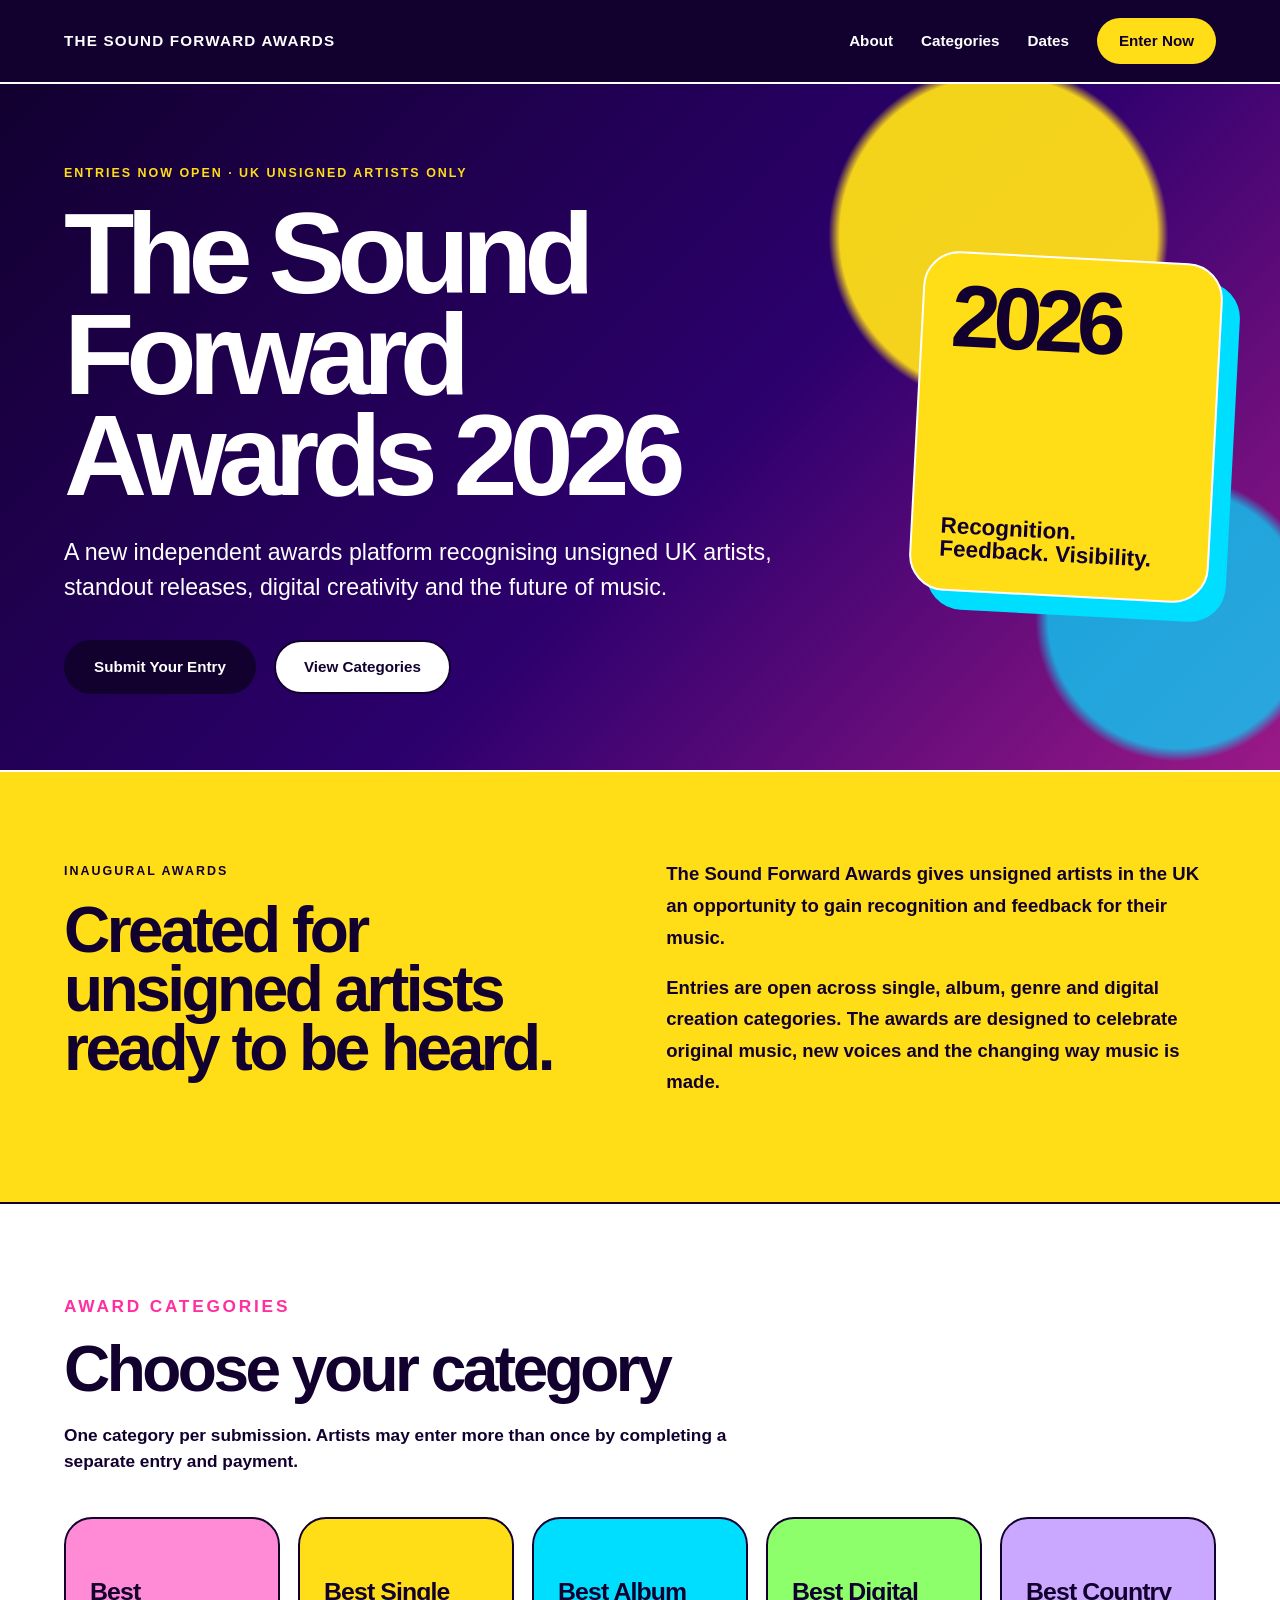
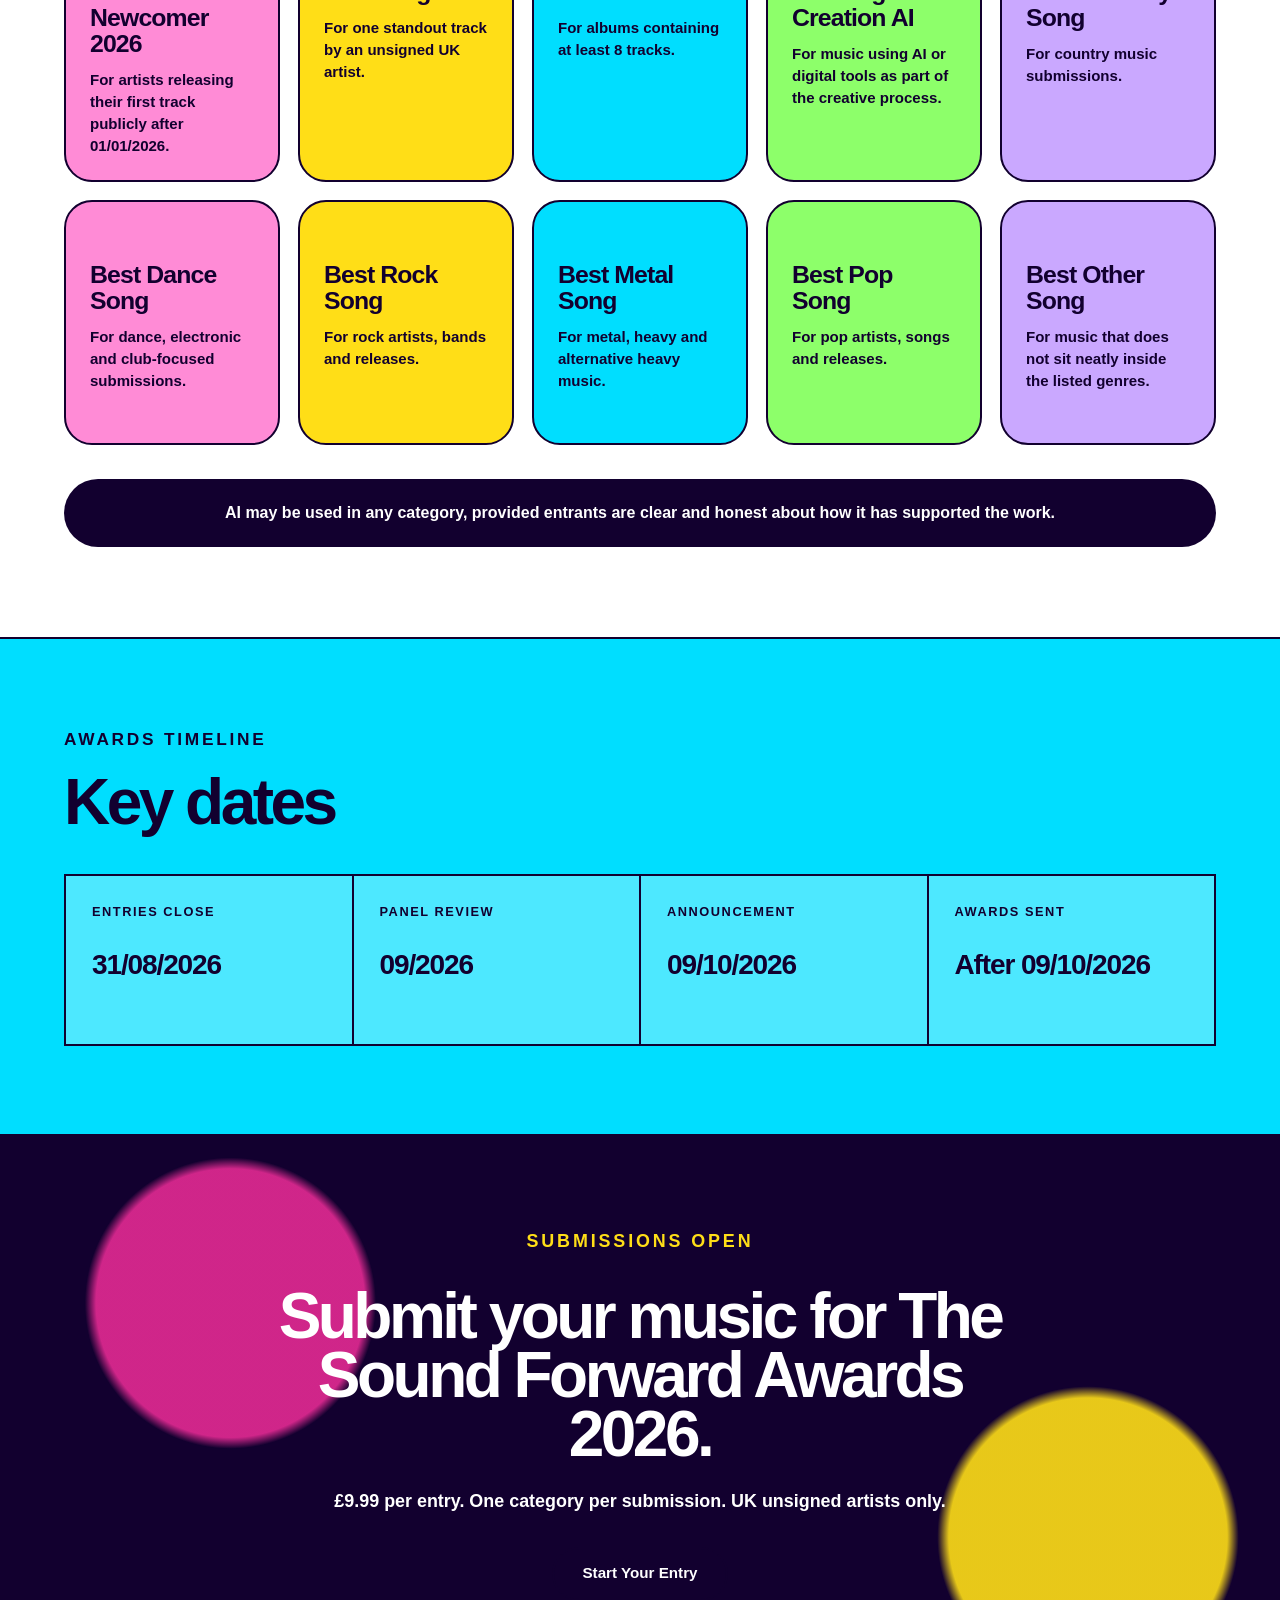
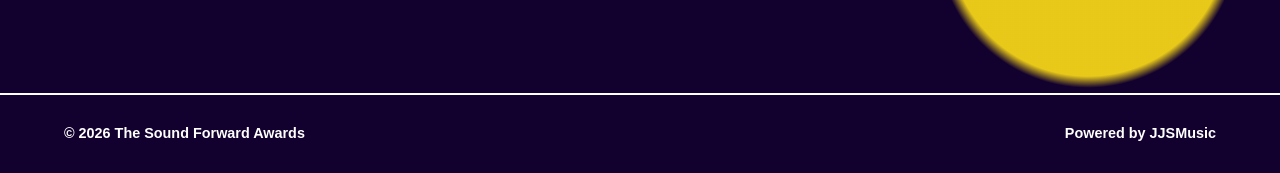
==== commit 2ed2779e: "Update category cards to remove numbering" ====
--- a/index.html
+++ b/index.html
@@ -84,69 +84,59 @@
           </p>
         </div>
 
-        <div class="category-grid">
+      <div class="category-grid">
 
-          <a href="entry.html" class="category-card pink">
-            <span>01</span>
-            <h3>Best Newcomer 2026</h3>
-            <p>For artists releasing their first track publicly after 01/01/2026.</p>
-          </a>
+  <a href="entry.html" class="category-card pink">
+    <h3>Best Newcomer 2026</h3>
+    <p>For artists releasing their first track publicly after 01/01/2026.</p>
+  </a>
 
-          <a href="entry.html" class="category-card yellow">
-            <span>02</span>
-            <h3>Best Single</h3>
-            <p>For one standout track by an unsigned UK artist.</p>
-          </a>
+  <a href="entry.html" class="category-card yellow">
+    <h3>Best Single</h3>
+    <p>For one standout track by an unsigned UK artist.</p>
+  </a>
 
-          <a href="entry.html" class="category-card blue">
-            <span>03</span>
-            <h3>Best Album</h3>
-            <p>For albums containing at least 8 tracks.</p>
-          </a>
+  <a href="entry.html" class="category-card blue">
+    <h3>Best Album</h3>
+    <p>For albums containing at least 8 tracks.</p>
+  </a>
 
-          <a href="entry.html" class="category-card green">
-            <span>04</span>
-            <h3>Best Digital Creation AI</h3>
-            <p>For music using AI or digital tools as part of the creative process.</p>
-          </a>
+  <a href="entry.html" class="category-card green">
+    <h3>Best Digital Creation AI</h3>
+    <p>For music using AI or digital tools as part of the creative process.</p>
+  </a>
 
-          <a href="entry.html" class="category-card purple">
-            <span>05</span>
-            <h3>Best Country</h3>
-            <p>For country music submissions.</p>
-          </a>
+  <a href="entry.html" class="category-card purple">
+    <h3>Best Country Song</h3>
+    <p>For country music submissions.</p>
+  </a>
 
-          <a href="entry.html" class="category-card pink">
-            <span>06</span>
-            <h3>Best Dance</h3>
-            <p>For dance, electronic and club-focused submissions.</p>
-          </a>
+  <a href="entry.html" class="category-card pink">
+    <h3>Best Dance Song</h3>
+    <p>For dance, electronic and club-focused submissions.</p>
+  </a>
 
-          <a href="entry.html" class="category-card yellow">
-            <span>07</span>
-            <h3>Best Rock</h3>
-            <p>For rock artists, bands and releases.</p>
-          </a>
+  <a href="entry.html" class="category-card yellow">
+    <h3>Best Rock Song</h3>
+    <p>For rock artists, bands and releases.</p>
+  </a>
 
-          <a href="entry.html" class="category-card blue">
-            <span>08</span>
-            <h3>Best Metal</h3>
-            <p>For metal, heavy and alternative heavy music.</p>
-          </a>
+  <a href="entry.html" class="category-card blue">
+    <h3>Best Metal Song</h3>
+    <p>For metal, heavy and alternative heavy music.</p>
+  </a>
 
-          <a href="entry.html" class="category-card green">
-            <span>09</span>
-            <h3>Best Pop</h3>
-            <p>For pop artists, songs and releases.</p>
-          </a>
+  <a href="entry.html" class="category-card green">
+    <h3>Best Pop Song</h3>
+    <p>For pop artists, songs and releases.</p>
+  </a>
 
-          <a href="entry.html" class="category-card purple">
-            <span>10</span>
-            <h3>Best Other</h3>
-            <p>For music that does not sit neatly inside the listed genres.</p>
-          </a>
+  <a href="entry.html" class="category-card purple">
+    <h3>Best Other Song</h3>
+    <p>For music that does not sit neatly inside the listed genres.</p>
+  </a>
 
-        </div>
+</div>
 
         <p class="ai-policy">
           AI may be used in any category, provided entrants are clear and honest about how it has supported the work.
--- a/style.css
+++ b/style.css
@@ -1,6 +1,6 @@
 /* =========================================================
    The Sound Forward Awards 2026
-   High-end site styling
+   High-impact music awards style
    ========================================================= */
 
 * {
@@ -13,9 +13,9 @@
 
 body {
   margin: 0;
-  background: #070707;
+  font-family: Arial, Helvetica, sans-serif;
+  background: #12002f;
   color: #ffffff;
-  font-family: Arial, Helvetica, sans-serif;
   line-height: 1.5;
 }
 
@@ -25,62 +25,50 @@
 }
 
 .container {
-  width: min(1180px, 90%);
+  width: min(1160px, 90%);
   margin: 0 auto;
 }
 
 /* Header */
 
 .site-header {
-  background: rgba(7, 7, 7, 0.96);
-  border-bottom: 1px solid rgba(255, 255, 255, 0.08);
-}
-
-.header-inner,
-.nav {
-  min-height: 76px;
+  background: #12002f;
+  border-bottom: 2px solid #ffffff;
+}
+
+.header-inner {
+  min-height: 82px;
   display: flex;
   align-items: center;
   justify-content: space-between;
 }
 
-.brand,
-.logo {
-  color: #ffffff;
-  font-size: 0.82rem;
-  font-weight: 900;
-  letter-spacing: 0.18em;
+.brand {
+  font-size: 0.95rem;
+  font-weight: 900;
   text-transform: uppercase;
-}
-
-.site-nav,
-nav {
+  letter-spacing: 0.08em;
+}
+
+.site-nav {
   display: flex;
   align-items: center;
   gap: 28px;
 }
 
-.site-nav a,
-nav a {
-  color: rgba(255, 255, 255, 0.72);
-  font-size: 0.9rem;
-  font-weight: 700;
-}
-
-.site-nav a:hover,
-nav a:hover {
-  color: #ffffff;
-}
-
-.nav-cta,
+.site-nav a {
+  font-size: 0.95rem;
+  font-weight: 900;
+}
+
 .nav-button {
-  background: #d5b353;
-  color: #090909 !important;
-  padding: 10px 18px;
+  background: #ffde17;
+  color: #12002f;
+  padding: 12px 22px;
   border-radius: 999px;
 }
 
-/* Typography */
+/* Type */
 
 h1,
 h2,
@@ -90,365 +78,357 @@
 }
 
 h1 {
+  max-width: 900px;
+  margin-bottom: 28px;
+  font-size: clamp(4rem, 9vw, 8.8rem);
+  line-height: 0.88;
+  letter-spacing: -0.07em;
+}
+
+h2 {
   max-width: 760px;
-  margin-bottom: 28px;
-  font-size: clamp(3.6rem, 7vw, 7.2rem);
-  line-height: 0.9;
-  letter-spacing: -0.065em;
-}
-
-h2 {
-  max-width: 720px;
-  margin-bottom: 0;
-  font-size: clamp(2.5rem, 4vw, 4.4rem);
-  line-height: 0.96;
+  margin-bottom: 24px;
+  font-size: clamp(2.8rem, 5vw, 5.4rem);
+  line-height: 0.92;
   letter-spacing: -0.055em;
 }
 
 h3 {
-  margin-bottom: 10px;
-  font-size: 1.15rem;
-  line-height: 1.15;
+  margin-bottom: 12px;
+  font-size: 1.55rem;
+  line-height: 1.05;
+  letter-spacing: -0.035em;
 }
 
 p {
   font-size: 1rem;
 }
 
-.kicker,
-.label,
-.eyebrow {
+.tag {
   display: inline-block;
-  margin-bottom: 18px;
-  color: #d5b353;
-  font-size: 0.72rem;
-  font-weight: 900;
-  letter-spacing: 0.2em;
-  line-height: 1;
+  margin-bottom: 20px;
+  font-size: 0.78rem;
+  font-weight: 900;
   text-transform: uppercase;
-}
-
-.kicker.dark,
-.dark-label {
-  color: rgba(7, 7, 7, 0.68);
+  letter-spacing: 0.16em;
+  color: #ffde17;
+}
+
+.tag.dark {
+  color: #12002f;
 }
 
 /* Buttons */
 
-.primary-button,
 .button {
   display: inline-flex;
+  min-height: 54px;
   align-items: center;
   justify-content: center;
-  min-height: 50px;
-  padding: 0 26px;
-  background: #d5b353;
-  color: #090909;
-  border: 1px solid #d5b353;
+  padding: 0 28px;
+  border: 2px solid #12002f;
   border-radius: 999px;
   font-size: 0.95rem;
   font-weight: 900;
-  cursor: pointer;
-}
-
-.primary-button:hover,
-.button:hover {
-  background: #efca61;
-  border-color: #efca61;
-}
-
-.secondary-link,
-.text-link {
+}
+
+.button-dark {
+  background: #12002f;
   color: #ffffff;
-  font-size: 0.95rem;
-  font-weight: 800;
-  border-bottom: 1px solid rgba(255, 255, 255, 0.36);
+}
+
+.button-light {
+  background: #ffffff;
+  color: #12002f;
+}
+
+.button:hover,
+.nav-button:hover {
+  transform: translateY(-2px);
 }
 
 /* Hero */
 
-.hero,
-.home-hero {
+.hero {
   background:
-    linear-gradient(90deg, rgba(7, 7, 7, 1) 0%, rgba(7, 7, 7, 0.9) 50%, rgba(7, 7, 7, 0.74) 100%),
-    radial-gradient(circle at 82% 28%, rgba(213, 179, 83, 0.24), transparent 34%),
-    linear-gradient(135deg, #070707, #151515);
-}
-
-.hero-grid,
+    radial-gradient(circle at 78% 22%, rgba(255, 222, 23, 0.95) 0%, rgba(255, 222, 23, 0.95) 14%, transparent 15%),
+    radial-gradient(circle at 92% 78%, rgba(0, 222, 255, 0.72) 0%, rgba(0, 222, 255, 0.72) 10%, transparent 11%),
+    linear-gradient(135deg, #12002f 0%, #2c006d 55%, #ff2fa0 140%);
+  color: #ffffff;
+  border-bottom: 2px solid #ffffff;
+}
+
 .hero-inner {
-  min-height: 560px;
-  padding: 72px 0;
+  min-height: 620px;
+  padding: 76px 0;
   display: grid;
-  grid-template-columns: 1fr 320px;
-  gap: 80px;
+  grid-template-columns: 1fr 300px;
+  gap: 72px;
   align-items: center;
 }
 
-.hero-copy {
-  max-width: 800px;
-}
-
-.hero-text,
-.hero-lead {
-  max-width: 620px;
-  margin-bottom: 34px;
-  color: rgba(255, 255, 255, 0.76);
-  font-size: 1.25rem;
-  line-height: 1.55;
-}
-
-.hero-actions {
+.hero-text {
+  max-width: 720px;
+  margin-bottom: 36px;
+  font-size: clamp(1.18rem, 2vw, 1.45rem);
+  line-height: 1.5;
+}
+
+.hero-buttons {
   display: flex;
-  align-items: center;
-  gap: 26px;
+  gap: 18px;
   flex-wrap: wrap;
 }
 
-.hero-panel {
-  aspect-ratio: 1 / 1.18;
-  padding: 34px;
-  border: 1px solid rgba(213, 179, 83, 0.42);
-  background:
-    linear-gradient(180deg, rgba(213, 179, 83, 0.16), rgba(255, 255, 255, 0.03)),
-    #101010;
+.hero-feature {
+  min-height: 340px;
+  padding: 28px;
+  background: #ffde17;
+  color: #12002f;
+  border: 2px solid #ffffff;
+  border-radius: 36px;
   display: flex;
   flex-direction: column;
   justify-content: space-between;
-}
-
-.hero-panel p {
-  color: #d5b353;
-  font-size: 0.8rem;
-  font-weight: 900;
-  letter-spacing: 0.16em;
-  text-transform: uppercase;
-}
-
-.hero-panel strong {
-  color: #ffffff;
-  font-size: 5.4rem;
-  line-height: 0.85;
+  transform: rotate(3deg);
+  box-shadow: 18px 18px 0 #00deff;
+}
+
+.hero-feature span {
+  font-size: 5.5rem;
+  line-height: 0.8;
+  font-weight: 900;
   letter-spacing: -0.08em;
 }
 
-.hero-panel span {
-  color: rgba(255, 255, 255, 0.72);
+.hero-feature p {
+  margin: 0;
+  max-width: 220px;
+  font-size: 1.4rem;
+  line-height: 1.05;
+  font-weight: 900;
+}
+
+/* Intro */
+
+.intro-section {
+  background: #ffde17;
+  color: #12002f;
+  border-bottom: 2px solid #12002f;
+  padding: 86px 0;
+}
+
+.intro-grid {
+  display: grid;
+  grid-template-columns: 0.95fr 1fr;
+  gap: 80px;
+  align-items: start;
+}
+
+.intro-copy {
+  max-width: 660px;
+}
+
+.intro-copy p {
+  font-size: 1.16rem;
+  line-height: 1.7;
   font-weight: 700;
 }
 
-/* Intro */
-
-.intro-section,
-.section-light {
-  padding: 92px 0;
-  background: #eee6d4;
-  color: #070707;
-}
-
-.intro-grid,
-.split {
-  display: grid;
-  grid-template-columns: 0.92fr 1fr;
-  gap: 90px;
-  align-items: start;
-}
-
-.intro-copy,
-.copy-block {
-  max-width: 650px;
-}
-
-.intro-copy p,
-.copy-block p {
-  color: rgba(7, 7, 7, 0.74);
+/* Categories */
+
+.categories-section {
+  background: #ffffff;
+  color: #12002f;
+  padding: 90px 0;
+}
+
+.section-heading {
+  max-width: 820px;
+  margin-bottom: 42px;
+}
+
+.section-heading p {
+  max-width: 680px;
   font-size: 1.08rem;
-  line-height: 1.75;
-}
-
-.intro-copy p:last-child,
-.copy-block p:last-child {
-  margin-bottom: 0;
-}
-
-/* Awards */
-
-.awards-section,
-.section-dark {
-  padding: 92px 0;
-  background: #070707;
-  color: #ffffff;
-}
-
-.section-heading,
-.section-title {
-  margin-bottom: 38px;
-}
-
-.award-grid,
-.category-box-grid {
+  font-weight: 700;
+}
+
+.categories-section .tag {
+  color: #ff2fa0;
+}
+
+.category-grid {
   display: grid;
   grid-template-columns: repeat(5, 1fr);
-  gap: 16px;
-}
-
-.award-card,
-.category-box {
-  min-height: 205px;
-  padding: 22px;
-  border: 1px solid rgba(255, 255, 255, 0.13);
-  background: #101010;
-  transition: 0.22s ease;
-}
-
-.award-card:hover,
-.category-box:hover {
-  transform: translateY(-4px);
-  border-color: rgba(213, 179, 83, 0.92);
-  background: #151515;
-}
-
-.award-card span,
-.category-box span {
+  gap: 18px;
+}
+
+.category-card {
+  min-height: 245px;
+  padding: 24px;
+  color: #12002f;
+  border: 2px solid #12002f;
+  border-radius: 28px;
+  display: flex;
+  flex-direction: column;
+  transition: 0.2s ease;
+}
+
+.category-card:hover {
+  transform: translateY(-6px);
+  box-shadow: 10px 10px 0 #12002f;
+}
+
+.category-card span {
   display: block;
-  margin-bottom: 38px;
-  color: #d5b353;
-  font-size: 0.78rem;
-  font-weight: 900;
-  letter-spacing: 0.12em;
-}
-
-.award-card h3,
-.category-box h3 {
+  margin-bottom: auto;
+  font-size: 0.85rem;
+  font-weight: 900;
+}
+
+.category-card h3 {
+  margin-top: 36px;
+}
+
+.category-card p {
+  margin-bottom: 0;
+  font-size: 0.94rem;
+  font-weight: 700;
+  line-height: 1.45;
+}
+
+.category-card.pink {
+  background: #ff8bd6;
+}
+
+.category-card.yellow {
+  background: #ffde17;
+}
+
+.category-card.blue {
+  background: #00deff;
+}
+
+.category-card.green {
+  background: #8dff6a;
+}
+
+.category-card.purple {
+  background: #caa8ff;
+}
+
+.ai-policy {
+  margin: 34px 0 0;
+  padding: 22px 26px;
+  background: #12002f;
   color: #ffffff;
-}
-
-.award-card p,
-.category-box p {
-  margin-bottom: 0;
-  color: rgba(255, 255, 255, 0.65);
-  font-size: 0.9rem;
-  line-height: 1.45;
-}
-
-.ai-line,
-.ai-policy-line {
-  margin: 30px 0 0;
-  padding-top: 24px;
-  border-top: 1px solid rgba(255, 255, 255, 0.13);
-  color: rgba(255, 255, 255, 0.76);
-  font-size: 1rem;
+  border-radius: 999px;
+  font-weight: 900;
+  text-align: center;
 }
 
 /* Dates */
 
-.dates-section,
-.section-gold {
-  padding: 92px 0;
-  background: #d5b353;
-  color: #070707;
-}
-
-.dark-heading .kicker,
-.dark-title .label {
-  color: rgba(7, 7, 7, 0.66);
-}
-
-.dates-grid,
-.date-card-grid {
+.dates-section {
+  background: #00deff;
+  color: #12002f;
+  padding: 88px 0;
+  border-top: 2px solid #12002f;
+  border-bottom: 2px solid #12002f;
+}
+
+.dark-heading .tag {
+  color: #12002f;
+}
+
+.date-grid {
   display: grid;
   grid-template-columns: repeat(4, 1fr);
-  border-top: 1px solid rgba(7, 7, 7, 0.22);
-  border-left: 1px solid rgba(7, 7, 7, 0.22);
-}
-
-.dates-grid div,
+  gap: 0;
+  border-top: 2px solid #12002f;
+  border-left: 2px solid #12002f;
+}
+
 .date-card {
-  min-height: 155px;
-  padding: 28px;
-  border-right: 1px solid rgba(7, 7, 7, 0.22);
-  border-bottom: 1px solid rgba(7, 7, 7, 0.22);
-}
-
-.dates-grid span,
+  min-height: 170px;
+  padding: 26px;
+  border-right: 2px solid #12002f;
+  border-bottom: 2px solid #12002f;
+  background: rgba(255, 255, 255, 0.3);
+}
+
 .date-card span {
   display: block;
-  margin-bottom: 26px;
-  color: rgba(7, 7, 7, 0.66);
-  font-size: 0.76rem;
-  font-weight: 900;
-  letter-spacing: 0.16em;
+  margin-bottom: 30px;
+  font-size: 0.8rem;
+  font-weight: 900;
   text-transform: uppercase;
-}
-
-.dates-grid strong,
+  letter-spacing: 0.12em;
+}
+
 .date-card strong {
   display: block;
-  color: #070707;
-  font-size: 1.55rem;
-  line-height: 1.05;
-  letter-spacing: -0.035em;
+  font-size: 1.75rem;
+  line-height: 1;
+  letter-spacing: -0.04em;
 }
 
 /* CTA */
 
-.entry-cta,
-.final-cta {
+.submit-section {
+  background:
+    radial-gradient(circle at 18% 30%, rgba(255, 47, 160, 0.8) 0%, rgba(255, 47, 160, 0.8) 12%, transparent 13%),
+    radial-gradient(circle at 85% 72%, rgba(255, 222, 23, 0.9) 0%, rgba(255, 222, 23, 0.9) 12%, transparent 13%),
+    #12002f;
+  color: #ffffff;
   padding: 92px 0;
-  background:
-    linear-gradient(rgba(7, 7, 7, 0.78), rgba(7, 7, 7, 0.96)),
-    radial-gradient(circle at 50% 0%, rgba(213, 179, 83, 0.28), transparent 38%),
-    #070707;
-  color: #ffffff;
   text-align: center;
 }
 
-.entry-cta h2,
-.final-cta h2 {
+.submit-box h2 {
   margin-left: auto;
   margin-right: auto;
-  margin-bottom: 24px;
-}
-
-.entry-cta p,
-.final-cta p {
-  max-width: 640px;
+}
+
+.submit-box p {
+  max-width: 620px;
   margin-left: auto;
   margin-right: auto;
-  margin-bottom: 34px;
-  color: rgba(255, 255, 255, 0.75);
-  font-size: 1.08rem;
+  margin-bottom: 32px;
+  font-size: 1.12rem;
+  font-weight: 700;
 }
 
 /* Footer */
 
-.site-footer,
-footer {
-  background: #050505;
-  border-top: 1px solid rgba(255, 255, 255, 0.08);
-  color: rgba(255, 255, 255, 0.58);
+.site-footer {
+  background: #12002f;
+  color: #ffffff;
+  border-top: 2px solid #ffffff;
 }
 
 .footer-inner {
   min-height: 78px;
   display: flex;
+  justify-content: space-between;
   align-items: center;
-  justify-content: space-between;
   gap: 24px;
 }
 
 .footer-inner p {
   margin: 0;
   font-size: 0.9rem;
-}
-
-/* Entry / submission page compatibility */
+  font-weight: 800;
+}
+
+/* Submission page compatibility */
 
 .form-page,
 .thank-you-page {
   padding-top: 50px;
   padding-bottom: 60px;
-  background: #070707;
+  background: #12002f;
 }
 
 .form-intro {
@@ -461,14 +441,15 @@
 }
 
 .form-intro p {
-  color: rgba(255, 255, 255, 0.76);
+  color: rgba(255, 255, 255, 0.84);
   font-size: 1.05rem;
 }
 
 .form-card {
-  background: #121212;
-  border: 1px solid #252525;
-  border-radius: 24px;
+  background: #ffffff;
+  color: #12002f;
+  border: 2px solid #12002f;
+  border-radius: 28px;
   padding: clamp(24px, 5vw, 48px);
 }
 
@@ -478,7 +459,7 @@
 }
 
 label {
-  font-weight: 700;
+  font-weight: 900;
 }
 
 input,
@@ -486,10 +467,10 @@
 textarea {
   width: 100%;
   padding: 14px 16px;
-  border-radius: 12px;
-  border: 1px solid #333;
-  background: #0b0b0b;
-  color: #ffffff;
+  border-radius: 14px;
+  border: 2px solid #12002f;
+  background: #ffffff;
+  color: #12002f;
   font-size: 1rem;
   font-family: inherit;
 }
@@ -498,7 +479,7 @@
 select:focus,
 textarea:focus {
   outline: none;
-  border-color: #d5b353;
+  border-color: #ff2fa0;
 }
 
 textarea {
@@ -508,9 +489,9 @@
 .terms-box {
   display: grid;
   gap: 12px;
-  background: #0b0b0b;
-  border: 1px solid #252525;
-  border-radius: 16px;
+  background: #f4efff;
+  border: 2px solid #12002f;
+  border-radius: 18px;
   padding: 18px;
   margin: 8px 0;
 }
@@ -519,8 +500,8 @@
   display: flex;
   align-items: flex-start;
   gap: 10px;
-  font-weight: 500;
-  color: #d7d7d7;
+  font-weight: 700;
+  color: #12002f;
 }
 
 .terms-box input {
@@ -551,16 +532,16 @@
 }
 
 .center p {
-  color: rgba(255, 255, 255, 0.76);
+  color: rgba(255, 255, 255, 0.84);
 }
 
 .important {
-  color: #ffffff !important;
-  font-weight: 800;
-  background: #1e1e1e;
-  border: 1px solid #d5b353;
+  color: #12002f !important;
+  font-weight: 900;
+  background: #ffde17;
+  border: 2px solid #12002f;
   padding: 16px;
-  border-radius: 14px;
+  border-radius: 18px;
 }
 
 .payment-button {
@@ -568,83 +549,60 @@
 }
 
 .small-note {
-  color: #aaa !important;
+  color: rgba(255, 255, 255, 0.82) !important;
   font-size: 0.95rem;
 }
 
 /* Responsive */
 
 @media (max-width: 1100px) {
-  .hero-grid,
   .hero-inner {
     grid-template-columns: 1fr;
-    gap: 48px;
-  }
-
-  .hero-panel {
-    max-width: 360px;
-    aspect-ratio: auto;
-    min-height: 260px;
-  }
-
-  .award-grid,
-  .category-box-grid {
+  }
+
+  .hero-feature {
+    max-width: 340px;
+  }
+
+  .category-grid {
     grid-template-columns: repeat(3, 1fr);
   }
 }
 
 @media (max-width: 850px) {
-  .header-inner,
-  .nav {
-    min-height: auto;
+  .header-inner {
     padding: 22px 0;
+    flex-direction: column;
     align-items: flex-start;
-    flex-direction: column;
     gap: 18px;
   }
 
-  .site-nav,
-  nav {
+  .site-nav {
     gap: 18px;
     flex-wrap: wrap;
   }
 
-  .hero-grid,
   .hero-inner {
     min-height: auto;
-    padding: 66px 0;
-  }
-
-  .intro-grid,
-  .split {
+    padding: 64px 0;
+  }
+
+  .intro-grid {
     grid-template-columns: 1fr;
     gap: 34px;
   }
 
-  .intro-section,
-  .awards-section,
-  .dates-section,
-  .entry-cta,
-  .section-light,
-  .section-dark,
-  .section-gold,
-  .final-cta {
-    padding: 70px 0;
-  }
-
-  .award-grid,
-  .category-box-grid {
+  .category-grid {
     grid-template-columns: repeat(2, 1fr);
   }
 
-  .dates-grid,
-  .date-card-grid {
+  .date-grid {
     grid-template-columns: repeat(2, 1fr);
   }
 
   .footer-inner {
+    flex-direction: column;
     align-items: flex-start;
-    flex-direction: column;
     justify-content: center;
     padding: 24px 0;
   }
@@ -652,35 +610,27 @@
 
 @media (max-width: 560px) {
   h1 {
-    font-size: clamp(3.1rem, 17vw, 4.6rem);
+    font-size: clamp(3.4rem, 18vw, 4.9rem);
   }
 
   h2 {
-    font-size: 2.45rem;
-  }
-
-  .hero-actions {
+    font-size: 2.7rem;
+  }
+
+  .hero-buttons {
+    flex-direction: column;
     align-items: flex-start;
-    flex-direction: column;
-  }
-
-  .award-grid,
-  .category-box-grid {
+  }
+
+  .category-grid {
     grid-template-columns: 1fr;
   }
 
-  .award-card,
-  .category-box {
-    min-height: auto;
-  }
-
-  .dates-grid,
-  .date-card-grid {
+  .date-grid {
     grid-template-columns: 1fr;
   }
 
-  .dates-grid div,
-  .date-card {
-    min-height: auto;
-  }
-}
+  .ai-policy {
+    border-radius: 24px;
+  }
+}
